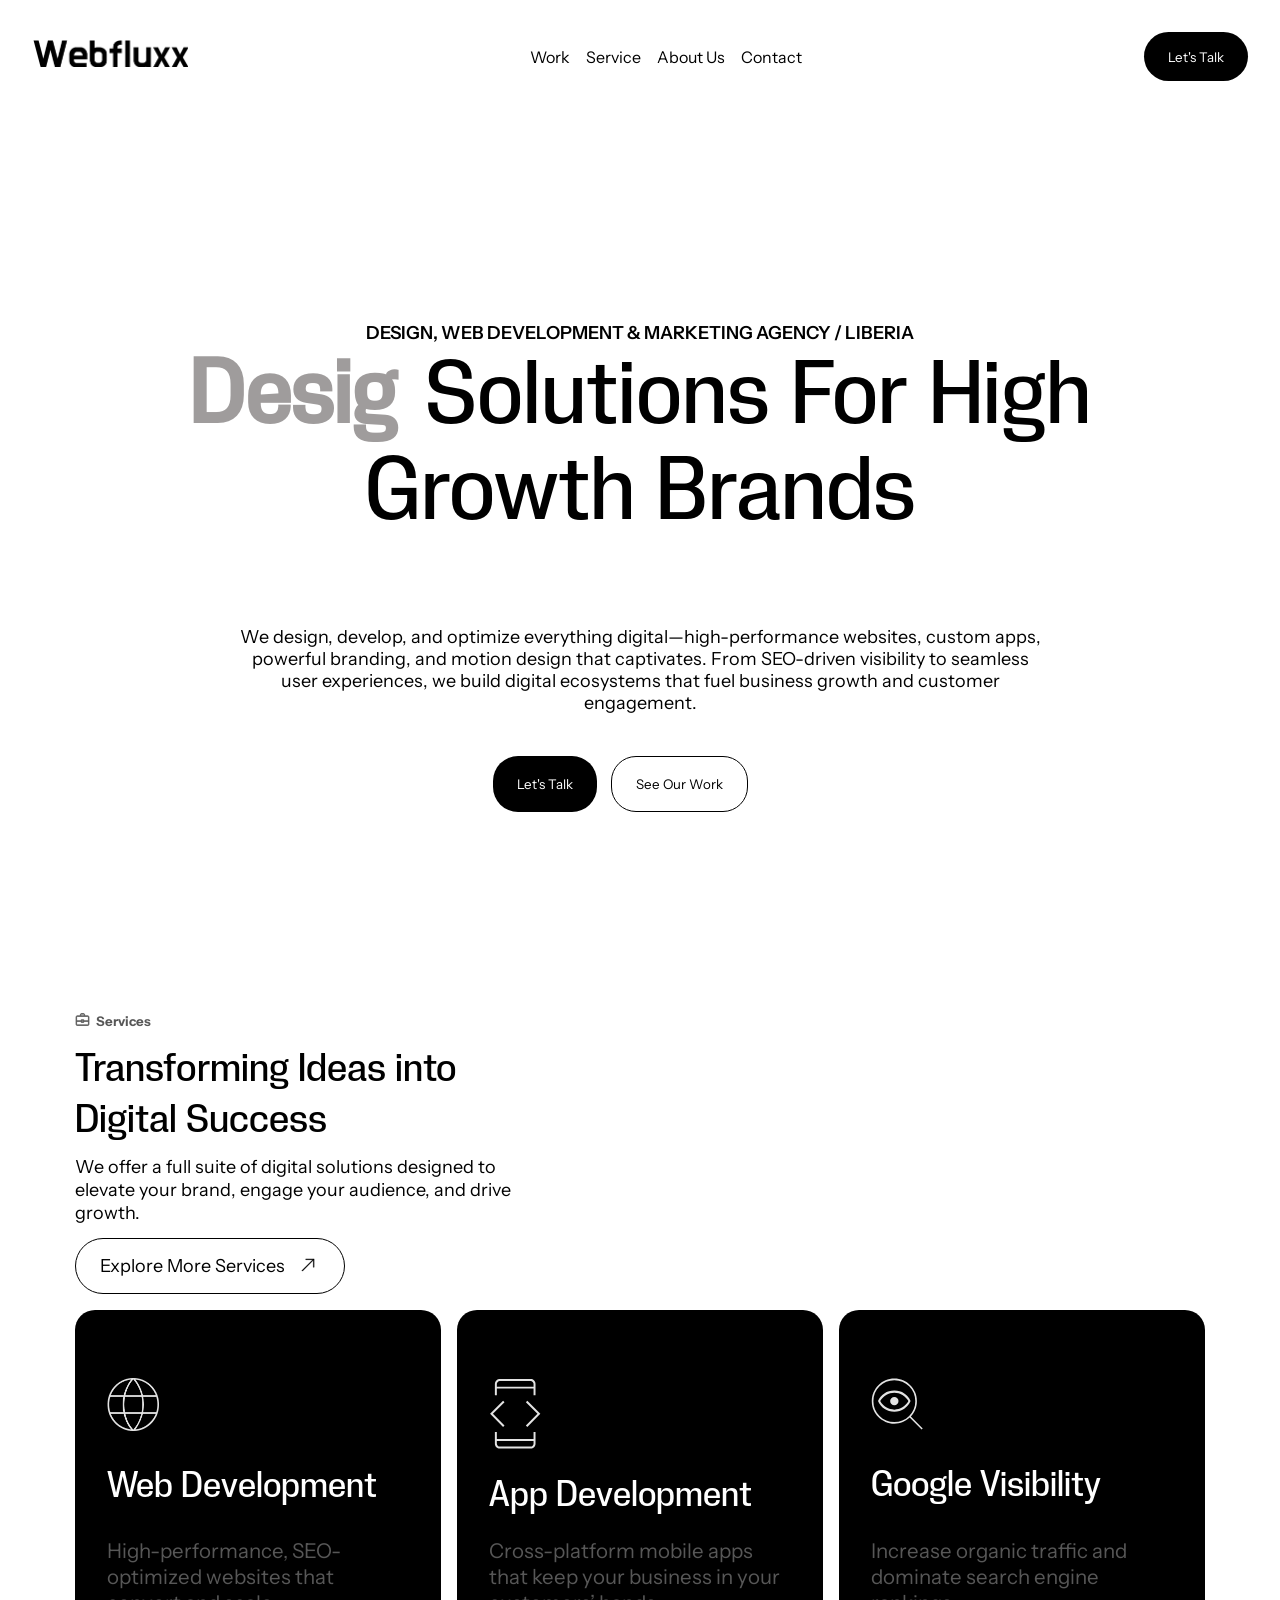
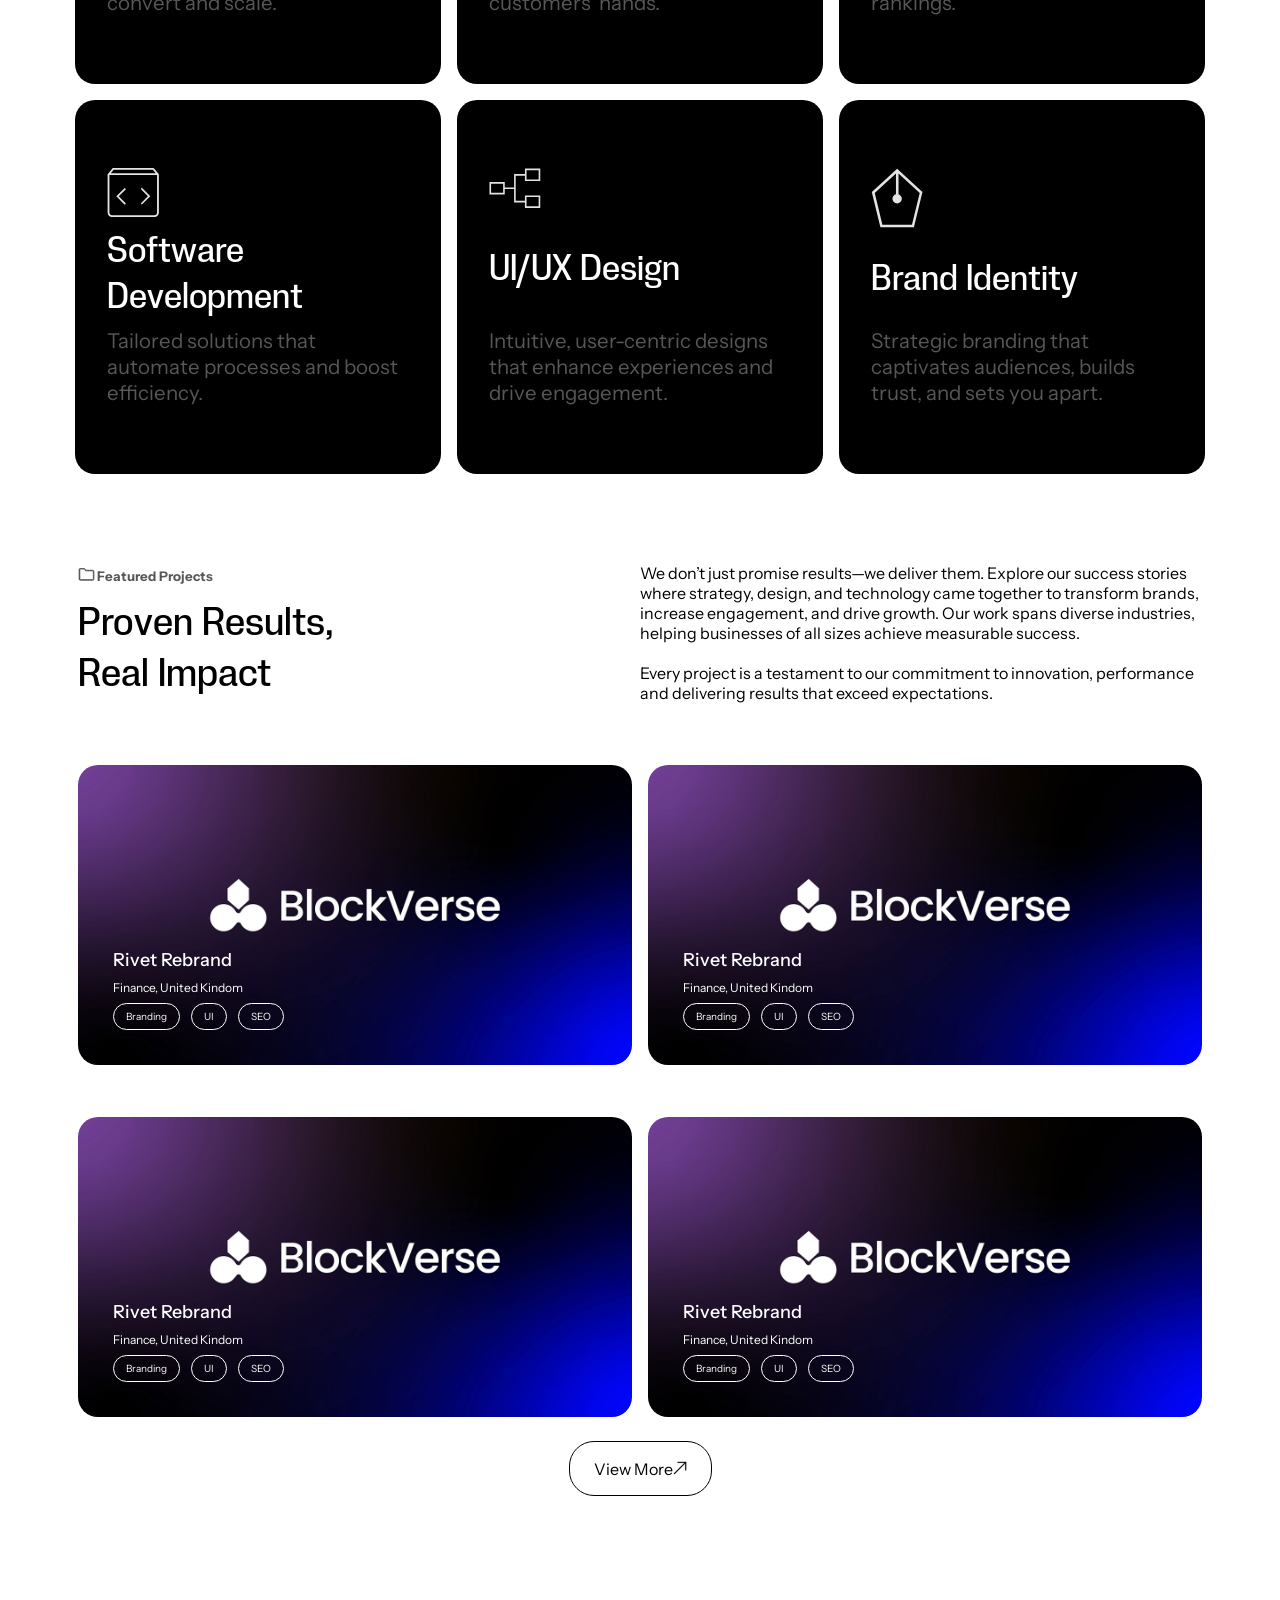
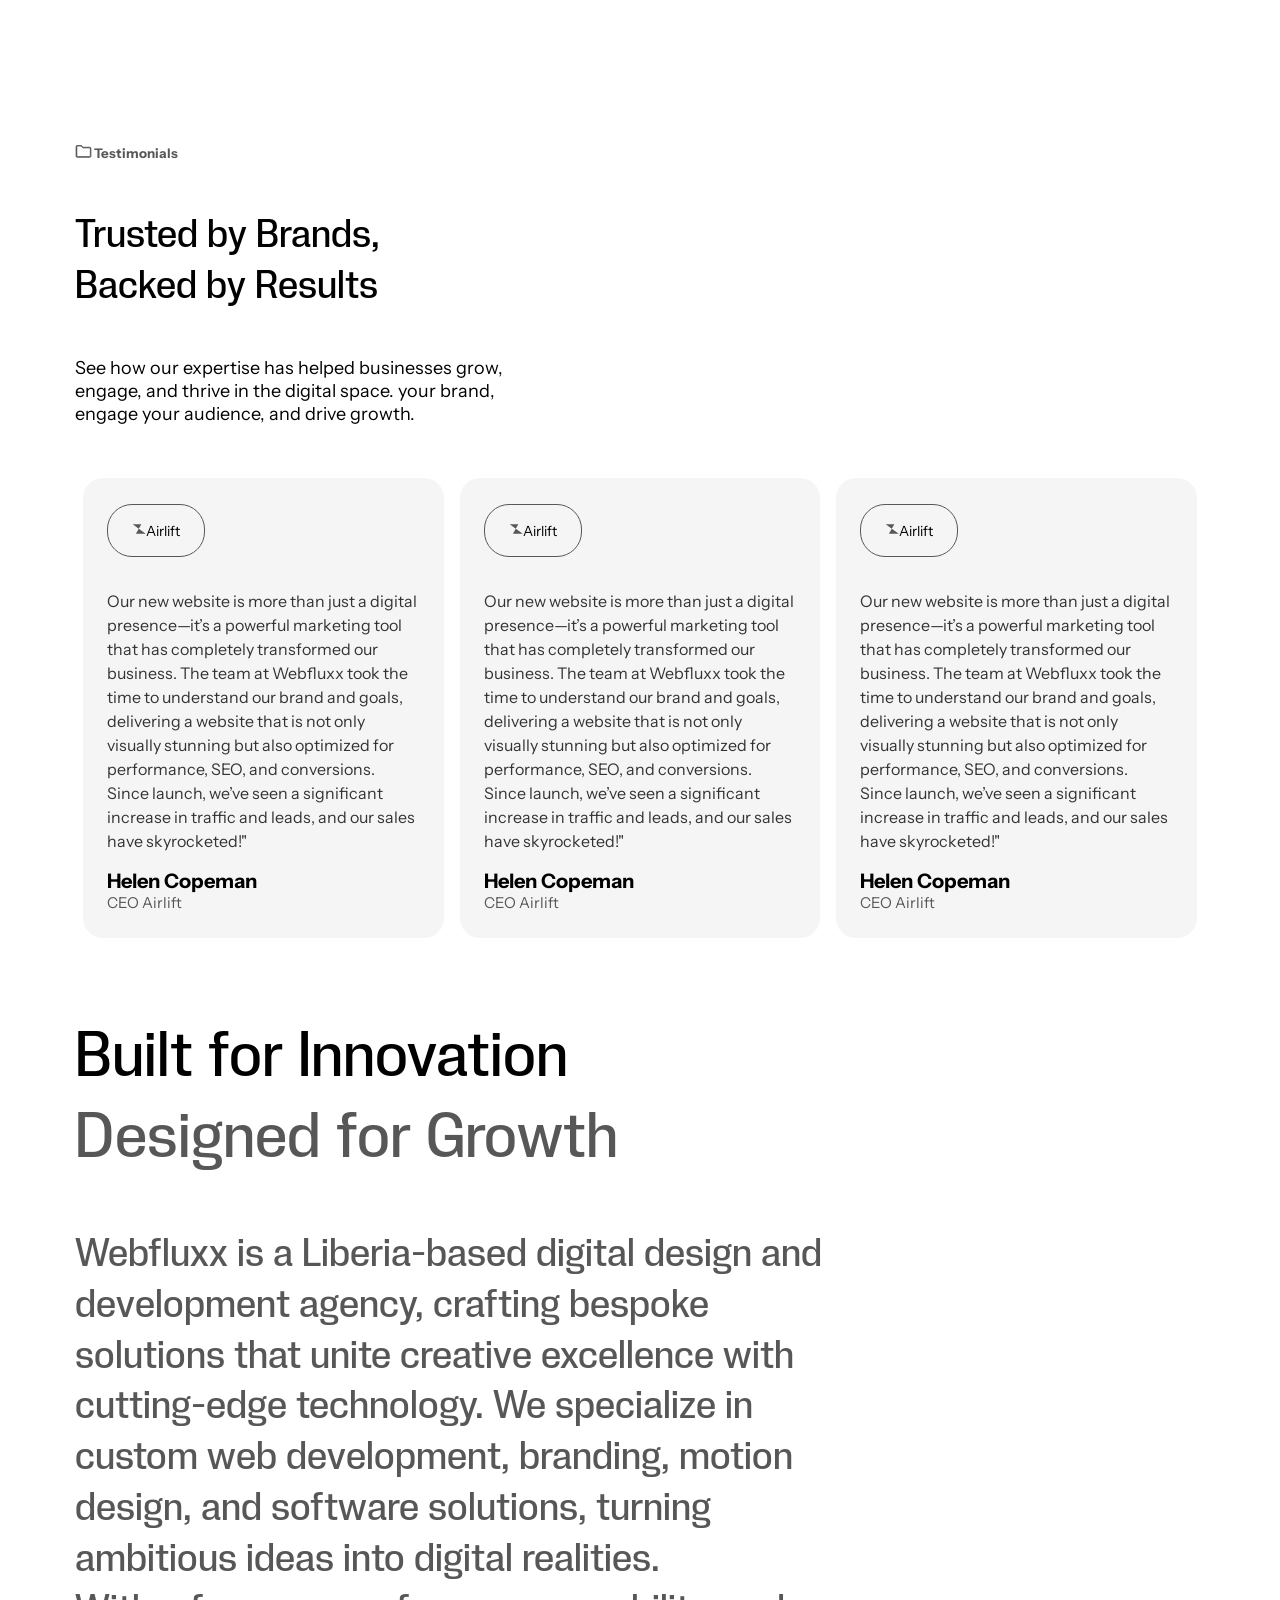
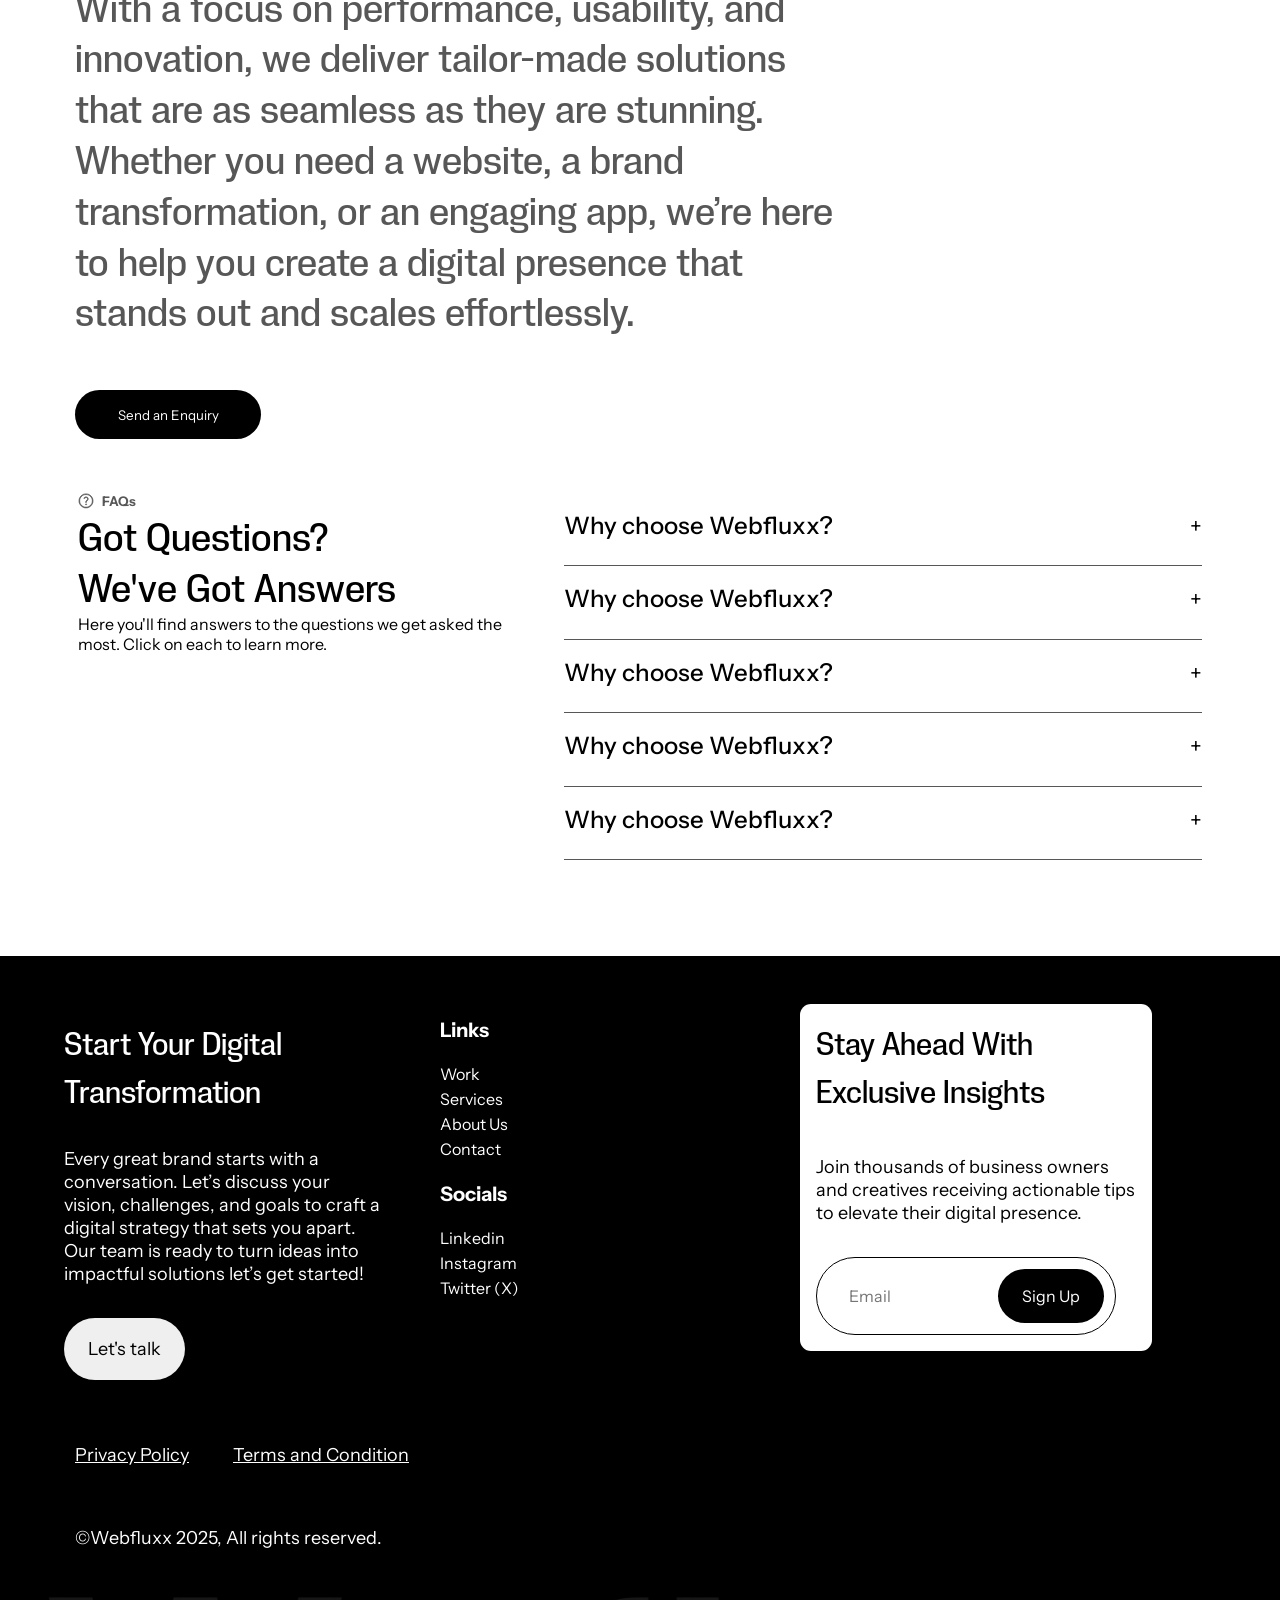
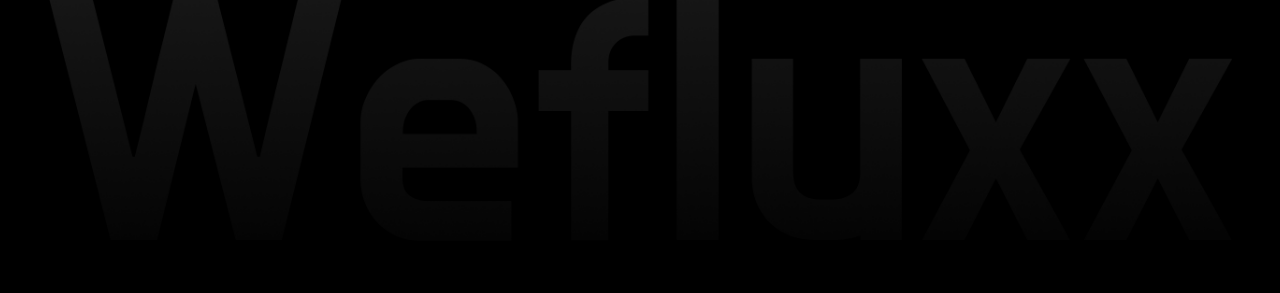
==== index.html @ 271b0441 "update first page" ====
<!DOCTYPE html>
<html lang="en">
  <head>
    <meta charset="UTF-8" />
    <meta name="viewport" content="width=device-width, initial-scale=1.0" />
    <title>Webfluxx</title>
    <link rel="stylesheet" href="/style.css">
    <link rel="preconnect" href="https://fonts.googleapis.com">
    <link rel="preconnect" href="https://fonts.gstatic.com" crossorigin>
    <link href="https://fonts.googleapis.com/css2?family=Instrument+Sans:ital,wght@0,400..700;1,400..700&display=swap" rel="stylesheet">
    <link rel="stylesheet" href="https://fonts.googleapis.com/css2?family=Material+Symbols+Outlined:opsz,wght,FILL,GRAD@24,400,0,0&icon_names=language" />
  </head>
  <body>
    <nav class="navbar">
      <!-- Logo Section -->
      <div class="logo">
        <a href="/index.html">
          <img src="/assets/Webfluxx 1.png" class="logo-img" alt="">
        </a>
      </div>


      <!-- Navigation Links -->
      <ul class="nav-items">
        <li><a href="/index.html">Home</a></li>
        <li><a href="/work.html">Work</a></li>
        <li><a href="/services.html">Service</a></li>
        <li><a href="/about.html">About Us</a></li>
        <li><a href="/contact.html">Contact</a></li>
        <button class="btn-mobile">Let's Talk</button>
      </ul>

      <!-- Call-to-Action Button -->
      <button class="cta-btn">Let's Talk</button>

      <!-- Hamburger/Toggle Button -->
      <button class="menu-toggle">menu</button>
    </nav>

    <!-- Hero Section -->
    <section class="hero">
        <div class="hero-wrapper">
          <h3 class="hero-text">DESIGN, WEB DEVELOPMENT & MARKETING AGENCY / LIBERIA</h3>
          <h2 class="typing">
            <span id="typewriter"></span><span class="cursor"></span>
            <span class="txt">Solutions For High Growth Brands</span>
          </h2>
          <p class="hero-paragraph">
              We design, develop, and optimize everything digital—high-performance websites, custom apps,
              powerful branding, and motion design that captivates. From  SEO-driven visibility to seamless user
              experiences, we build digital ecosystems that fuel business growth and customer engagement.
          </p>
          <div class="btn-wrapper">
            <button class="btn-hero">Let's Talk</button>
            <button class="btn-light">See Our Work</button>
          </div>
        </div>
        
    </section>

    <!-- Services Section -->

    <div class="service-container">
      <div class="text-service">
        <h5 class="vect-head"><span><img src="/assets/Vect-servie.svg" alt=""></span>Services</h5>
        <h2 class="services-header">Transforming Ideas into Digital Success</h2>
        <p>
          We offer a full suite of digital solutions designed to elevate 
          your brand, engage your audience, and drive growth.
        </p>
        <button class="btn-light">Explore More Services <span><img class="arrside" src="/assets/arrside.svg" alt=""></span></button>
      </div>
      <div class="service-cards">
        <div class="service-card">
          <img src="/assets/Vector (1).png" class="card-img" alt="">
          <h1>Web Development</h1>
          <p>
            High-performance, SEO-optimized
            websites that convert and scale.
          </p>
        </div>
        <div class="service-card">
          <img src="/assets/vect2.svg" class="card-img" alt="">
          <h1>App Development</h1>
          <p>
            Cross-platform mobile apps that 
            keep your business in your customers’
            hands.
          </p>
        </div>
        <div class="service-card">
          <img src="/assets/vect3.svg" class="card-img" alt="">
          <h1>Google Visibility</h1>
          <p>
            Increase organic traffic and dominate
            search engine rankings.
          </p>
        </div>
      </div>
      <div class="service-cards">
        <div class="service-card">
          <img src="/assets/vect4.svg" class="card-img" alt="">
          <h1>Software Development</h1>
          <p>
            Tailored solutions that automate 
            processes and boost efficiency.
          </p>
        </div>
        <div class="service-card">
          <img src="/assets/vect5.svg" class="card-img" alt="">
          <h1>UI/UX Design</h1>
          <p>
            Intuitive, user-centric designs that 
            enhance experiences and drive 
            engagement.
          </p>
        </div>
        <div class="service-card">
          <img src="/assets/vect6.svg" class="card-img" alt="">
          <h1>Brand Identity</h1>
          <p>
            Strategic branding that captivates 
            audiences, builds trust, and sets 
            you apart.
          </p>
        </div>
      </div>
      
    </div>

    <!-- project section -->

    <div class="project-container">
      <div class="project-top">
        <div class="top-right">
          <h5 class="vect-head2"><span><img src="/assets/feproj.svg" alt=""></span>Featured Projects</h5>
          <h2 class="services-header">Proven Results, <br>Real Impact</h2>
        </div>
        <div class="top-left">
          <p class="project-text">
            We don’t just promise results—we deliver them. Explore our success stories
            where strategy, design, and technology came together to transform brands,
            increase engagement, and drive growth. Our work spans diverse industries, 
            helping businesses of all sizes achieve measurable success.
            <br>
            <br>
            Every project is a testament to our commitment to innovation, performance and delivering results that exceed expectations.
          </p>
        </div>
      </div>
      <!-- Row 1: first card 1, second 2 -->
      <div class="card-row2">
        <div class="card2 card-1">
          <img src="/assets/Rectangle 2.png" alt="Profile A"/>
          <div class="card-content2">
            <h3>Rivet Rebrand</h3>
            <p>Finance, United Kindom</p>
            <div class="actions">
              <button>Branding</button>
              <button>UI</button>
              <button>SEO</button>
            </div>
          </div>
        </div>
        <div class="card2 card-2">
          <img src="/assets/Rectangle 2.png" alt="Profile B"/>
          <div class="card-content2">
            <h3>Rivet Rebrand</h3>
            <p>Finance, United Kindom</p>
            <div class="actions">
              <button>Branding</button>
              <button>UI</button>
              <button>SEO</button>
            </div>
          </div>
        </div>
      </div>
  
      <!-- Row 2: first 2, second 1 -->
      <div class="card-row2">
        <div class="card2 card-2">
          <img src="/assets/Rectangle 2.png" alt="Profile C"/>
          <div class="card-content2">
            <h3>Rivet Rebrand</h3>
            <p>Finance, United Kindom</p>
            <div class="actions">
              <button>Branding</button>
              <button>UI</button>
              <button>SEO</button>
            </div>
          </div>
        </div>
        <div class="card2 card-1">
          <img src="/assets/Rectangle 2.png" alt="Profile D"/>
          <div class="card-content2">
            <h3>Rivet Rebrand</h3>
            <p>Finance, United Kindom</p>
            <div class="actions">
              <button>Branding</button>
              <button>UI</button>
              <button>SEO</button>
            </div>
          </div>
        </div>
      </div>
      <button class="btn-view">View More <span><img class="arrside" src="/assets/arrside.svg" alt=""></span> </button>
        
      </div>
    </div>

    <section class="testimonial-carousel">
      <!-- Header with Navigation Arrows -->
      <div class="wrap">
        <div class="text-service2">
          <h5 class="vect-head3"><span><img src="/assets/feproj.svg" alt=""></span>Testimonials</h5>
          <h2 class="services-header">Trusted by Brands, <br>Backed by Results</h2>
          <p>
            See how our expertise has helped businesses grow, engage, and thrive in the digital space.
            your brand, engage your audience, and drive growth.
          </p>
          
        </div>
        <!-- <div class="arrows">
          <button class="arrow" id="prevArrow">&#8592;</button>
          <button class="arrow" id="nextArrow">&#8594;</button>
        </div> -->
      </div>
      <!-- Carousel Container -->
      <div class="testimonial-container">
        <div class="testimonial-track">
          <div class="testimonial-item">
            <button class="btn-test"><span><img class="arrside" src="/assets/airlift.svg" alt=""></span>Airlift</button>
            <p class="testimonial-content">
              Our new website is more than just a digital presence—it’s a powerful marketing tool that has completely transformed our business. The team at Webfluxx took the time to understand our brand and goals, delivering a website that is not only visually stunning but also optimized for performance, SEO, and conversions. Since launch, we’ve seen a significant increase in traffic and leads, and our sales have skyrocketed!"
            </p>
            <p class="testimonial-author1">Helen Copeman</p>
            <p class="testimonial-author">CEO Airlift</p>
          </div>
          <div class="testimonial-item">
            <button class="btn-test"><span><img class="arrside" src="/assets/airlift.svg" alt=""></span>Airlift</button>
            <p class="testimonial-content">
              Our new website is more than just a digital presence—it’s a powerful marketing tool that has completely transformed our business. The team at Webfluxx took the time to understand our brand and goals, delivering a website that is not only visually stunning but also optimized for performance, SEO, and conversions. Since launch, we’ve seen a significant increase in traffic and leads, and our sales have skyrocketed!"
            </p>
            <p class="testimonial-author1">Helen Copeman</p>
            <p class="testimonial-author">CEO Airlift</p>
          </div>
          <div class="testimonial-item">
            <button class="btn-test"><span><img class="arrside" src="/assets/airlift.svg" alt=""></span>Airlift</button>
            <p class="testimonial-content">
              Our new website is more than just a digital presence—it’s a powerful marketing tool that has completely transformed our business. The team at Webfluxx took the time to understand our brand and goals, delivering a website that is not only visually stunning but also optimized for performance, SEO, and conversions. Since launch, we’ve seen a significant increase in traffic and leads, and our sales have skyrocketed!"
            </p>
            <p class="testimonial-author1">Helen Copeman</p>
            <p class="testimonial-author">CEO Airlift</p>
          </div>
          <div class="testimonial-item">
            <button class="btn-test"><span><img class="arrside" src="/assets/airlift.svg" alt=""></span>Airlift</button>
            <p class="testimonial-content">
              Our new website is more than just a digital presence—it’s a powerful marketing tool that has completely transformed our business. The team at Webfluxx took the time to understand our brand and goals, delivering a website that is not only visually stunning but also optimized for performance, SEO, and conversions. Since launch, we’ve seen a significant increase in traffic and leads, and our sales have skyrocketed!"
            </p>
            <p class="testimonial-author1">Helen Copeman</p>
            <p class="testimonial-author">CEO Airlift</p>
          </div>
          <div class="testimonial-item">
            <button class="btn-test"><span><img class="arrside" src="/assets/airlift.svg" alt=""></span>Airlift</button>
            <p class="testimonial-content">
              Our new website is more than just a digital presence—it’s a powerful marketing tool that has completely transformed our business. The team at Webfluxx took the time to understand our brand and goals, delivering a website that is not only visually stunning but also optimized for performance, SEO, and conversions. Since launch, we’ve seen a significant increase in traffic and leads, and our sales have skyrocketed!"
            </p>
            <p class="testimonial-author1">Helen Copeman</p>
            <p class="testimonial-author">CEO Airlift</p>
          </div>
          
          
        </div>
      </div>
    </section>

    <section class="responsive-section">
      <h1>
        <span class="first-part">Built for Innovation</span>
        <span class="second-part">Designed for Growth</span>
      </h1>
      <p>
        Webfluxx is a Liberia-based digital design and development agency, crafting bespoke solutions that unite creative excellence with cutting-edge technology. We specialize in custom web development, branding, motion design, and software solutions, turning ambitious ideas into digital realities.
        <br> 
        
        With a focus on performance, usability, and innovation, we deliver tailor-made solutions that are as seamless as they are stunning. Whether you need a website, a brand transformation, or an engaging app, we’re here to help you create a digital presence that stands out and scales effortlessly.
      </p>
      <button class="cta-btn2">Send an Enquiry</button>
    </section>


      <!-- <section class="faq-section">
        <div class="faq-intro">
          <h5 class="vect-head4"><span><img src="/assets/faqvect.svg" alt=""></span>FAQs</h5>
          <h2 class="faqservices-header">Got Questions? <br> We've Got Answers</h2>
          <p>
            Choosing the right digital partner is crucial. Here’s
            how we work and what you can expect.
          </p>
        </div>
      </section> -->

      <div class="faq-main">
        <div class="faq-left">
          <h5 class="vect-head4"><span><img src="/assets/faqvect.svg" alt=""></span>FAQs</h5>
          <h2 class="faqservices-header">Got Questions? <br> We've Got Answers</h2>
          <p>Here you'll find answers to the questions we get asked the most. Click on each to learn more.</p>
        </div>
    
        <div class="faq-right">
          <div class="faq-item">
            <div class="faq-question" onclick="toggleFAQ(this)">
              Why choose Webfluxx?
              <span class="symbol"></span>
            </div>
            <div class="faq-answer">
              Because we don’t just build digital products—we build momentum. At Webfluxx, we
              combine strategy, design, and technology to create tailored solutions that drive real 
              growth. Our team is passionate about helping ambitious brands scale faster, connect 
              deeper, and stand out in a crowded digital space.
            </div>
          </div>
          <div class="faq-item">
            <div class="faq-question" onclick="toggleFAQ(this)">
              Why choose Webfluxx?
              <span class="symbol"></span>
            </div>
            <div class="faq-answer">
              Because we don’t just build digital products—we build momentum. At Webfluxx, we
              combine strategy, design, and technology to create tailored solutions that drive real 
              growth. Our team is passionate about helping ambitious brands scale faster, connect 
              deeper, and stand out in a crowded digital space.
            </div>
          </div>
          <div class="faq-item">
            <div class="faq-question" onclick="toggleFAQ(this)">
              Why choose Webfluxx?
              <span class="symbol"></span>
            </div>
            <div class="faq-answer">
              Because we don’t just build digital products—we build momentum. At Webfluxx, we
              combine strategy, design, and technology to create tailored solutions that drive real 
              growth. Our team is passionate about helping ambitious brands scale faster, connect 
              deeper, and stand out in a crowded digital space.
            </div>
          </div>
          <div class="faq-item">
            <div class="faq-question" onclick="toggleFAQ(this)">
              Why choose Webfluxx?
              <span class="symbol"></span>
            </div>
            <div class="faq-answer">
              Because we don’t just build digital products—we build momentum. At Webfluxx, we
              combine strategy, design, and technology to create tailored solutions that drive real 
              growth. Our team is passionate about helping ambitious brands scale faster, connect 
              deeper, and stand out in a crowded digital space.
            </div>
          </div>
          <div class="faq-item">
            <div class="faq-question" onclick="toggleFAQ(this)">
              Why choose Webfluxx?
              <span class="symbol"></span>
            </div>
            <div class="faq-answer">
              Because we don’t just build digital products—we build momentum. At Webfluxx, we
              combine strategy, design, and technology to create tailored solutions that drive real 
              growth. Our team is passionate about helping ambitious brands scale faster, connect 
              deeper, and stand out in a crowded digital space.
            </div>
          </div>
    
          
        </div>
      </div>    



    <!-- Footer -->
    <footer>
      <div class="footer-content">
        <!-- Newsletter Section: displayed first on 2 screens -->
        <div class="footer-part footer-newsletter">
          <div class="f-head">Stay Ahead With Exclusive Insights</div>
          <p>
            Join thousands of business owners and creatives 
            receiving actionable tips to elevate their digital 
            presence.
          </p>
          <div class="input-group">
            <input type="email" placeholder="Email" required />
            <button type="submit">Sign Up</button>
          </div>
        </div>
        <!-- Header and Paragraph -->
        <div class="footer-part footer-header">
          <div class="f-head">Start Your Digital Transformation</div>
          <p>
            Every great brand starts with a conversation. 
            Let’s discuss your vision, challenges, and goals 
            to craft a digital strategy that sets you apart. 
            Our team is ready to turn ideas into impactful 
            solutions let’s get started!
          </p>
          <button class="f-button">Let's talk</button>
        </div>
        <!-- Links Section -->
        <div class="footer-part footer-links">
          <div class="f-head">Links</div>
          <ul>
            <li><a href="#">Work</a></li>
            <li><a href="#">Services</a></li>
            <li><a href="#">About Us</a></li>
            <li><a href="#">Contact</a></li>
          </ul>
          <div class="f-head link-2">Socials</div>
          <ul>
            <li><a href="#">Linkedin</a></li>
            <li><a href="#">Instagram</a></li>
            <li><a href="#">Twitter (X)</a></li>
          </ul>
        </div>
        
      </div>
      <div class="footer-end">
        <ul class="footerend-wrapper">
          <li><a href="/privacy.html">Privacy Policy</a></li>
          <li><a href="/terms.html">Terms and Condition</a></li>
        </ul>
        <div class="footer-rights">©Webfluxx 2025, All rights reserved.</div>
      </div>
      <!-- Full-width footer image underneath the content -->
      <img src="/assets/Wefluxxgr.png" class="footer-image" />
    </footer>   

    <script src="main.js"></script>
  </body>
</html>
---- style.css ----
/* Basic Reset */
@font-face {
  font-family: PP Neue Corp;
  src: url(PPNeueCorp-CompactMedium-BF6732c5c5cbf6e.otf)
}
* {
    margin: 0;
    padding: 0;
    box-sizing: border-box;
    font-family: Instrument Sans;
  }

  body {
    font-family: Instrument Sans;
    max-width: 1400px;
    margin: auto;
  }
  /* Call-to-Action Button */
  .cta-btn {
    background-color: #000000;
    border: none;
    border-radius: 25px;
    padding: 16.5px 24px;
    cursor: pointer;
    color: #ffffff;
  }
  .cta-btn2 {
    background-color: #000000;
    border: none;
    border-radius: 25px;
    padding: 16.5px 24px;
    cursor: pointer;
    color: #ffffff;
    width: 186px;
  }
  .txt {
    font-family: PP Neue Corp;
  }
  .lta-btn {
    background-color: #000000;
    border: none;
    border-radius: 25px;
    padding: 16.5px 24px;
    cursor: pointer;
    color: #ffffff;
  }
  .btn-wrap {
    width: 186px;
    margin-top: 32px;
  }
  


  /* Navbar Container */
  .navbar {
    display: flex;
    align-items: center;
    justify-content: space-between;
    background-color: #FFFFFF;
    padding: 2rem 2rem;
    color: #000000;
  }

  .logo-img {
    width: 156px;

  }

  /* Logo */
  .navbar .logo {
    font-size: 1.5rem;
    font-weight: bold;
  }

  /* Navigation Items */
  .nav-items {
    list-style: none;
    display: flex;
    gap: 1rem;
    color: #000000;
  }

  .nav-items li a {
    color: #000000;
    text-decoration: none;
    transition: color 0.3s ease;
  }
  .nav-items li:first-child {
    display: none;
  }
  

  .nav-items li a:hover {
    color: #9F9C9C;
  }

  .btn-mobile {
    display: none;
  }

  
  /* Hamburger Toggle Button */
  .menu-toggle {
    display: none;
    font-size: 1rem;
    cursor: pointer;
    background: none;
    border: none;
    color: #fff;
  }

  

   /* Hero section styling */
    .hero {
    max-width: 100%;
    height: 100vh;
    background: #ffffff;
    display: flex;
    justify-content: center;
    flex-direction: column;
    align-items: center;
    text-align: center;
    

  }
  .hero-wrapper {
    
    width: 960px;
    height: 482px;

  }
  .hero h3 {
    font-size: 18px;
    font-weight: 600;
  }
  .hero p {
    font-size: 18px;
  }
  .hero .typing {
    font-family: PP Neue Corp;
    font-weight: 500;
    font-size: 90px;
    line-height: 107%;
    letter-spacing: 0%;
    text-align: center;
    height: 240px;
    
  }
  .hero-paragraph {
    padding: 42px 75px;
  }
  .service-container{
    /* height: 100vh; */
    padding: 0px 75px 0px 75px;
    /* background:pink; */
  }

  .vect-head{
    color: #575757;
    width: 76px;
    display: flex;
    justify-content: space-between;
  }
  .vect-head2{
    color: #575757;
    width: 135px;
    display: flex;
    justify-content: space-between;
  }
  .vect-head3{
    color: #575757;
    width: 103px;
    display: flex;
    justify-content: space-between;
  }
  .vect-head4{
    color: #575757;
    width: 58px;
    display: flex;
    justify-content: space-between;
  }
  .vect-head5{
    color: #575757;
    width: 45px;
    display: flex;
    justify-content: space-between;
  }
  .vect-head6{
    width: 131px;
    color: #575757;
    display: flex;
    justify-content: space-between;
  }
  .vect-head7{
    width: 142px;
    color: #575757;
    display: flex;
    justify-content: space-between;
  }
  .vect-head8{
    width: 269px;
    color: #575757;
    display: flex;
    justify-content: space-between;
  }
  .vect-head9{
    width: 193px;
    color: #575757;
    display: flex;
    justify-content: space-between;
  }

  
.services-header {
  font-family: PP Neue Corp;
  font-weight: 500;
  font-size: 40px;
  line-height: 127%;
  letter-spacing: 0%;
}
.faqservices-header {
  font-family: PP Neue Corp;
  font-weight: 500;
  font-size: 40px;
  line-height: 127%;
  letter-spacing: 0%;
}
.services-header2 {
  font-family: PP Neue Corp;
  font-weight: 500;
  font-size: 40px;
  line-height: 127%;
  letter-spacing: 0%;
  width: 327px;
  color: #000000;
}

.text-service {
  display: flex;
  flex-direction: column;
  /* background: red; */
  justify-content: space-between;
  width: 481px;
  height: 281px;
  /* gap: 24px; */
}
.text-service2 {
  display: flex;
  flex-direction: column;
  /* background: red; */
  justify-content: space-between;
  width: 481px;
  height: 281px;
  /* gap: 24px; */
}
.wrap {
  display: flex;
  justify-content: space-between;
  
}
.text-service > h1 > span {
  color: #7f2736;
  font-size: 40px;
  font-weight: 700;
  line-height: 180%;
}
.text-service2 > h1 > span {
  color: #7f2736;
  font-size: 40px;
  font-weight: 700;
  line-height: 180%;
}
.text-service > h1 {
  color: #080809;
  font-size: 40px;
  font-weight: 700;
  line-height: 180%;
}
.text-service2 > h1 {
  color: #080809;
  font-size: 40px;
  font-weight: 700;
  line-height: 180%;
}
.text-service > p {
  color: #000000;
  font-weight: 400;
  font-size: 18px;
  line-height: 127%;
  letter-spacing: 0%;

}
.text-service2 > p {
  color: #000000;
  font-weight: 400;
  font-size: 18px;
  line-height: 127%;
  letter-spacing: 0%;

}

.service-cards {
  display: flex;
  justify-content: space-between;
  gap: 1rem;

}
.service-cards6 {
  /* background: yellow; */
  display: flex;
  justify-content: space-between;
  gap: 1rem;

}
.arrside {
  width: 14px;
  height: 14px;
}
.service-cards > .service-card {
  width: 412px;
  height: 374px;
  border-radius: 20px;
  padding: 68px 32px;
  margin-top: 1rem;
  display: flex;
  flex-direction: column;
  justify-content: space-between;
  background: #000000;
  color: #FFFFFF;
}
.service-cards > .service-card-3 {
  width: 412px;
  height: 374px;
  border-radius: 20px;
  padding: 68px 32px;
  margin-top: 1rem;
  display: flex;
  flex-direction: column;
  justify-content: space-between;
  background: #ffffff;
  color: #000000;
  border: 1px solid black;
}
.service-cards > .bservice-card {
  width: 412px;
  height: 236px;
  padding: 32px 32px;
  margin-top: 1rem;
  display: flex;
  flex-direction: column;
  justify-content: space-between;
  background: transparent;
  color: #000000;
  border-right: 1px solid #575757;
}
.bservice-card p {
  width: 263px;
  font-weight: 400;
  font-size: 20px;
  line-height: 127%;
  letter-spacing: 0%;

}
.bservice-card h1{
  width: 263px;
  font-weight: 400;
  font-size: 20px;
  line-height: 127%;
  letter-spacing: 0%;

}
.bservice-card:last-child {
  border: none;
}
.card-img{
  width: 52px;
}
.service-card > h1 {
  font-family: PP Neue Corp;
  color: #fff;
  /* margin-top: 115px;
  margin-left: 50px; */

  font-weight: 500;
  font-size: 36px;
  line-height: 127%;
  letter-spacing: 0%;

}
.service-card-3 > h1 {
  color: #000;
  /* margin-top: 115px;
  margin-left: 50px; */

  font-weight: 500;
  font-size: 36px;
  line-height: 127%;
  letter-spacing: 0%;

}
.service-card > p {
  color: #575757;
  font-size: 16px;
  /* margin-top: 30px;
  margin-left: 50px; */

  font-weight: 400;
  font-size: 20.42px;
  line-height: 127%;
  letter-spacing: 0%;

}
.service-card-3 > p {
  color: #000000;
  font-size: 20px;
  /* margin-top: 30px;
  margin-left: 50px; */

  font-weight: 400;
  font-size: 20.42px;
  line-height: 127%;
  letter-spacing: 0%;

}

.service-card > span {
  position: absolute;
  top: -50px;
  left: 167px;
  width: 96px;
  height: 94px;
  border-radius: 50%;
}
.service-card-3 > span {
  position: absolute;
  top: -50px;
  left: 167px;
  width: 96px;
  height: 94px;
  border-radius: 50%;
}
.text-service .btn-light {
  width: 270px;
  height: 56px;
  gap: 16px;
  border-radius: 100px;
  padding-top: 16px;
  padding-right: 24px;
  padding-bottom: 16px;
  padding-left: 24px;
  border-width: 1px;
  display: flex;
  align-items: center;
  font-size: 18px;
}
.btn-wrapper{
  display: flex;
  width: 295px;
  height: 56px;
  gap: 14px;
  margin: auto;
}
.project-text-2 {
  font-family: PP Neue Corp;
  font-weight: 500;
  font-size: 40px;
  line-height: 127%;
  letter-spacing: 0%;
  color:#575757;

}
.results {
  font-family: PP Neue Corp;
  font-weight: 500;
  font-size: 32px;
  line-height: 127%;
  letter-spacing: 0%;

}
.project-container{
  width: 100%;
  /* height: 100vh; */
  padding: 78px;
  /* background: green; */
  margin: auto;
}

.project-top{
  display: flex;
  justify-content: space-between;
  align-items: center;
  height: 161px;
  margin-bottom: 2rem;
  /* background: blue; */
}
.project-top-2{
  display: flex;
  justify-content: space-between;
  padding: 40px;
  margin-top: 96px;
}
.top-right {
  width: 50%;
  height: 131px;
  gap: 12px;
  display: flex;
  flex-direction: column;
  justify-content: center;
  align-item: center;
  /* background: blue; */

}
.top-left {
  width: 50%;
  /* background: red; */

}

.upbox {
  display: flex;
  justify-content: space-between;
  gap: 2rem;
  /* background: red; */
  margin-top: 2rem;

}
.project-img {
  width: 100%;
  border-radius: 20px;
  display: block;
}

.bottom-card{
  border-radius: 20px;
  position: relative;
  display: inline-block;
}
.overlay-text {
  position: absolute;
  top: 70%; 
  left: 15%; 
  transform: translate(-50%, -50%);
  color: #fff; 
  padding: 10px 20px; 
  display: flex;
  flex-direction: column;

  width: 133px;
  height: 77px;


}
.overlay-text h3 {
  font-weight: 500;
  font-size: 18px;
  line-height: 127%;
  letter-spacing: 0%;
}
.overlay-text p {
  font-weight: 400;
  font-size: 12px;
  line-height: 127%;
  letter-spacing: 0%;
  color: white;

}
.bottom-card .small {
  display: none;
}

/* Carousel Section */
.testimonial-carousel {
  /* background: blue; */
  margin-top: 96px;
  padding: 75px;
}
/* Header and Arrow Navigation */
.testimonial-header {
  display: flex;
  justify-content: space-between;
  align-items: center;
  margin-bottom: 1rem;
}
.testimonial-header h2 {
  font-size: 1.75rem;
  color: #333;
}
.arrows {
  display: flex;
  align-items: end;
  gap: 1rem;
  padding-bottom: 2rem;
}
.arrow {
  background: none;
  border: 1px solid #000000;
  border-radius: 50%;
  font-size: 1.5rem;
  cursor: pointer;
  color: #000000;
  transition: color 0.3s;
  padding: 1rem;
}
.arrow:hover {
  color: #9F9C9C;
  border: 1px solid #9F9C9C;
}
/* Carousel Container and Track */
.testimonial-container {
  overflow: hidden;
  margin-top: 52px;
}
.testimonial-track {
  display: flex;
  transition: transform 0.5s ease-in-out;
}
/* Testimonial Items */
.testimonial-item {
  background: #F5F5F5;
  border-radius: 20px;
  padding: 22px 20px;
  margin: 0 0.5rem;
  flex: 0 0 100%; /* Default to full width (for mobile) */
  width: 344px;
  /* height: 390px; */
  gap: 27.18px;
}
.testimonial-content {
  font-size: 1rem;
  line-height: 1.5;
  margin-bottom: 1rem;
  color: #333;
  margin-top: 2rem;
}
.testimonial-author1 {
  font-weight: bold;
  font-size: 20px;
  color: #000;
  text-align: left;
}
.testimonial-author {
  font-size: 15px;
  color: #575757;
  text-align: left;
  
}

/* FAQ Section Container: using flex for two columns on larger screens */
.faq-section {
  /* padding: 0px 78px 0px 78px; */
  margin: 96px 0px 96px 0px;
  /* height: 469px; */
  /* background: blue; */
}
.faq-wrapper {
  display: flex;
  justify-content: space-between;
  gap: 2rem;
  padding: 0px 78px 0px 78px;
  margin: 0 auto;
  /* margin: 96px 0px 96px 0px; */
  height: 469px;
  /* background: red; */
}
/* Left Column: Intro text */
.faq-intro {
  flex: 1;
  min-width: 280px;
  padding-top: 18px;
}
.faq-intro h2 {
  font-size: 2rem;
  margin-bottom: 1rem;
  color: #333;
}
.faq-intro p {
  font-size: 1rem;
  color: #555;
  width: 408px;
}
/* Right Column: Accordion */
.faq-accordion {
  flex: 1;
  min-width: 280px;
  width: 734px;

}
.accordion-item {
  border-bottom: 1px solid #000;
}
.accordion-header {
  color: #000000;
  padding-bottom: 24px;
  padding-top: 18px;
  cursor: pointer;
  position: relative;
  font-family: Instrument Sans;
  font-weight: 500;
  font-size: 36px;
  line-height: 127%;
  letter-spacing: 0%;

}
.accordion-header::after {
  content: "+"; /* Down arrow */
  position: absolute;
  right: 1rem;
  transition: transform 0.3s ease;
}
.accordion-header.active::after {
  content: "-";
}
.accordion-content {
  max-height: 0;
  overflow: hidden;
  background: #ffffff;
  transition: max-height 0.3s ease;
  padding: 0 1rem;
}
.accordion-content p {
  padding: 1rem 0;
  color: #333;
}


/* Section container styling */
.responsive-section {
  /* background:blue; */
  padding-left: 75px;
  width: 856px;
  height: 984px;
  gap: 52px;
  border-radius: 8px;
  display: flex;
  flex-direction: column;
  justify-content: space-between;
}
.builtresponsive-section {
  /* background:blue; */
  padding-left: 78px;
  margin-top: 96px;
  width: 856px;
  height: 984px;
  gap: 52px;
  border-radius: 8px;
  display: flex;
  flex-direction: column;
  justify-content: space-between;
}
.responsive-section5 {
  /* background:blue; */
  padding: 3rem;
  width: 840px;
  border-radius: 8px;
}
/* Header styling with two different colors */
.responsive-section h1 {
  width: 543px;
  height: 162px;
}
.builtresponsive-section h1 {
  width: 543px;
  height: 162px;
}
.responsive-section5 .first-part,
.responsive-section .first-part,
.builtresponsive-section .first-part {
  font-family: PP Neue Corp;
  color: #000000; 
  font-weight: 500;
  font-size: 64px;
  letter-spacing: 0%;
  line-height: 127%;
  letter-spacing: 0%;


}
.responsive-section5 .second-part,
.responsive-section .second-part,
.builtresponsive-section .second-part {
  font-family: PP Neue Corp;
  color: #575757;
  font-weight: 500;
  font-size: 64px;
  line-height: 127%;
  letter-spacing: 0%;

}
/* Paragraph styling */
.responsive-section5 p,
.responsive-section p,
.builtresponsive-section p {
  font-family: PP Neue Corp;
  color: #575757;
  font-weight: 500;
  font-size: 40px;
  line-height: 127%;
  letter-spacing: 0%; 
}
.responsive-section .par {
  font-family: Instrument Sans;
  font-weight: 500;
  font-size: 40px;
  letter-spacing: 0%;
  margin-top: 24px;
  color: #575757;
  
}


  
  #typewriter {
    color:#9F9C9C;
    font-weight: bold;
    font-family: PP Neue Corp;
  }
  /* Typewriter cursor styling */
  .cursor {
    display: inline-block;
    background-color: #9F9C9C;
    width: 3px;
    margin-left: 5px;
    animation: blink 0.7s infinite;
  }
  @keyframes blink {
    0%, 50% { opacity: 1; }
    51%, 100% { opacity: 0; }
  }
  .highlight {
    color:#9F9C9C;
    font-weight: bold;
    font-family: PP Neue Corp;
  }
  /* Call-to-Action Button */
  .btn-hero {
    padding: 0.5rem 1rem;
    background-color: #000000;
    border: none;
    border-radius: 25px;
    padding: 16.5px 24px;
    cursor: pointer;
    color: #ffffff;
  }
  .btn-light {
    padding: 0.5rem 1rem;
    background-color: transparent;
    border: 1px black solid;
    border-radius: 25px;
    padding: 16.5px 24px;
    cursor: pointer;
    color: #000000;
  }
  .btn-test {
    padding: 0.5rem 1rem;
    background-color: transparent;
    border: 1px #575757 solid;
    border-radius: 25px;
    padding: 16.5px 24px;
    cursor: pointer;
    color: ##575757;
    font-size: 14px;
    display:flex;
    justify-content: space-between;
    align-items: center;
  }
  .btn-view {
    padding: 0.5rem 1rem;
    background-color: transparent;
    border: 1px black solid;
    border-radius: 25px;
    padding: 16.5px 24px;
    cursor: pointer;
    color: #000000;
    margin: auto;
    display: flex;
    justify-content: center;
    font-size: 16px;
  }
  .btn-card {
    padding: 0.5rem 1rem;
    background-color: transparent;
    border: 1px white solid;
    border-radius: 50px;
    padding: 6.82px 16px;
    cursor: pointer;
    color: #ffffff;

  }

  /* Footer Base Styles */
  footer {
    background: #000000;
    color: #fff;
  }
  .footer-content {
    display: flex;
    flex-direction: column;
    gap: 1.5rem;
    padding: 3rem;
    max-width: 1200px;
    /* margin: 0 auto; */
  }
  .footer-part {
    padding: 1rem;
  }
  .f-button {
    padding: 20px 24px;
    font-size: 18px;
    border-radius: 50px;
    border: none;
  }
  .footer-end {
    height: 105px;
    display: flex;
    flex-direction: column;
    justify-content: space-between;
    padding-left: 75px;
    font-size: 18px;
    font-weight: 400;
  }
  .footerend-wrapper {
    width: 334px;
    display: flex;
    justify-content: space-between
  }
  .footerend-wrapper li {
    list-style-type: none;
  }
  .footerend-wrapper li a {
    color: white;
  }
  
  /* Default small screen order:
     HTML order: Newsletter, Header, Links 
  */
  /* Newsletter Section: includes the input and button inside the input */
  .footer-newsletter {
    background: white;
    color: black;
    border-radius: 11px;
    display: flex;
    flex-direction: column;
    justify-content: space-around;
  }
  .footer-newsletter .f-head{
    width:232px;
  }
  .footer-newsletter .f-head,
  .footer-header .f-head {
    margin-bottom: 0.5rem;
    font-family: PP Neue Corp;
    font-size: 32px;
  }
  .footer-links .f-head{
    font-weight: 700;
    font-size: 20px;
    line-height: 100%;
    letter-spacing: 0%;

  }
  .footer-links ul{
    width: 89px;
    height: 90px;
    margin-top: 24px;
  }
  .footer-links ul li{
    margin-top: 5px;
  }
  .footer-newsletter p,
  .footer-header p, 
  .footer-links p {
    margin:32px 0px;
    font-size: 18px;
    /* width: 402px; */
    font-weight: 400;
    line-height: 127%;
    letter-spacing: 0%;

  }
  /* Input group: position button inside the input box */
  .input-group {
    position: relative;
    max-width: 300px;
  }
  .input-group input {
    width: 100%;
    padding: 28px 32px 28px 32px;
    border: 1px solid black;
    border-radius: 50px;
    font-size: 1rem;
  }
  .input-group button {
    position: absolute;
    right: 0;
    top: 0;
    bottom: 0;
    border: none;
    background: #000000;
    color: #fff;
    padding: 12px 24px;
    border-radius: 50px;
    margin: 12px;
    cursor: pointer;
    font-size: 1rem;
  }
  
  /* Newsletter, Header, and Links styling */
  .footer-newsletter {
    /* Default small screens: comes first in the HTML order */
  }
  .footer-header {
    /* Default small screens: comes second in the HTML order */
  }
  .footer-links {
    /* Default small screens: comes last in the HTML order */
  }
  .footer-links ul {
    list-style: none;
    padding-left: 0;
    text-decoration: none;
  }
  .footer-links li a {
    margin-bottom: 0.5rem;
    list-style: none;
    text-decoration: none;
    color: white;
  }
  
  /* Footer image at bottom */
  .footer-image {
    width: 100%;
    padding: 3rem;
    
  }

  .link-2 {
    margin-top: 30px;
  }

  


  .section-container {
    max-width: 1200px;
    margin: 0 auto;
  }
  /* Desktop Layout: Two Column */
  .desktop-layout {
    display: flex;
    gap: 20px;
  }
  .button-container {
    flex: 1;
    display: flex;
    flex-direction: column;
    gap: 10px;
  }
  .button-container button {
    padding: 10px;
    font-size: 1rem;
    cursor: pointer;
    border: 1px solid #ccc;
    background: #f5f5f5;
    border-radius: 4px;
    transition: background 0.3s;
  }
  .button-container button:hover {
    background: #9F9C9C;
  }
  .card-display {
    flex: 3;
    border: 1px solid #ccc;
    padding: 20px;
    border-radius: 8px;
    background: #fafafa;
    display: flex;
    flex-direction: column;
    align-items: center;
    gap: 10px;
    text-align: center;
  }
  .card-display .icon {
    font-size: 50px;
  }
  .card-display .header {
    font-size: 1.5rem;
    font-weight: bold;
  }
  .card-display .text {
    font-size: 1rem;
    color: #555;
  }
  /* Mobile Layout: Stack all cards vertically */
  .mobile-layout {
    display: none;
    flex-direction: column;
    gap: 20px;
    margin-top: 20px;
  }
  .mobile-layout .card {
    border: 1px solid #ccc;
    padding: 20px;
    border-radius: 8px;
    background: #fafafa;
    text-align: center;
    display: flex;
    flex-direction: column;
    gap: 10px;
  }
  .mobile-layout .card .icon {
    font-size: 50px;
  }
  .mobile-layout .card .header {
    font-size: 1.5rem;
    font-weight: bold;
  }
  .mobile-layout .card .text {
    font-size: 1rem;
    color: #555;
  }
  .footer-rights {
    width: 70%;
  }

    /* Section Wrapper */
    .profile-section {
      max-width: 1000px;
      padding: 75px;
    }
    .profile-section h2 {
      margin-bottom: 1.5rem;
      font-size: 2rem;
      color: #000000;
    }

    /* Grid Layout */
    .profile-grid {
      display: grid;
      grid-template-columns: 1fr;    /* Single column by default */
      gap: 1.5rem;
    }

    /* Profile Card */
    .profile-card {
      background: #fff;
      overflow: hidden;
    }
    .profile-card img {
      width: 100%;
      height: auto;
      display: block;
    }
    .profile-card .info {
      padding-top: 1rem;
      padding-bottom: 1rem;
    }
    .profile-card .info h3 {
      margin-bottom: 0.5rem;
      font-family: PP Neue Corp;
      font-weight: 500;
      font-size: 24px;
      line-height: 127%;
      letter-spacing: 0%;

    }
    .profile-card .info p {
      font-size: 1rem;
      color: #555;
      line-height: 1.4;
    }


.future-wrapper {
  padding: 0px 75px 75px 75px;
}

.form-section {
  max-width: 800px;
  margin: 2rem auto;
  padding: 1.5rem;
  background: #fff;
  border-radius: 8px;
}
form { display: flex; flex-direction: column; gap: 1rem; }

/* Full‑width inputs/buttons */
.input[type="text"],
.input[type="email"],
.input[type="tel"],
.input[type="url"],
select,
textarea,
.form-submit {
  width: 100%;
  padding: 0.75rem 1rem;
  border: 1px solid #ccc;
  border-radius: 4px;
  font-size: 1rem;
}
textarea { resize: vertical; min-height: 120px; }
.form-submit {
  background: #000000;
  color: #fff;
  border: none;
  cursor: pointer;
  border-radius: 25px;
}
.form-submit:hover { background: #9F9C9C; }

/* Rows with 2 inputs */
.form-row {
  display: flex;
  gap: 1rem;
}
/* Equal widths */
.form-row.equal .form-group { flex: 1; }
/* Unequal widths: company ~2/3, project ~1/3 */
.form-row.unequal .company { flex: 2; }
.form-row.unequal .project { flex: 1; }

/* Wrap columns on small screens */


/* Custom select arrow */
.form-group.project {
  position: relative;
  z-index: 1;
}
.form-group.project select {
  appearance: none;
  background: url("data:image/svg+xml;charset=UTF-8,<svg xmlns='http://www.w3.org/2000/svg' fill='%23777' viewBox='0 0 10 7'><path d='M0 0l5 7 5-7z'/></svg>")
              no-repeat right 1rem center;
  background-size: 0.65rem;
  padding-right: 2rem;
}

.gather {
  display: flex;
  justify-content: center;
  width: 100%;
  /* background: red; */
}
.gather-para {
  font-family: Instrument Sans;
  font-weight: 400;
  font-size: 18px;
  line-height: 127%;
  letter-spacing: 0%;

}

/* 1) Top Button Row */
.btn-row {
  display: flex;
  flex-wrap: wrap;       /* wrap on small */
  gap: 0.5rem;
  margin-bottom: 2rem;
  padding-left: 75px;
  padding-right: 75px;
}
.btn-row button {
  padding: 0.6rem 1.2rem;
  border: none;
  background: #F5F5F5;
  color: #000;
  border-radius: 25px;
  cursor: pointer;
}
.btn-row button:hover { background: #9F9C9C; }
/* Active state */
.btn-row button.active {
  background: #000 ;
  color: #fff;
}

/* 2) Card Rows */
.card-row {
  display: flex;
  gap: 1rem;
  margin-bottom: 1.5rem;
  margin-top: 52px;
  align-items: stretch;
  padding-left: 75px;
  padding-right: 75px;

}
.card-row2 {
  display: flex;
  gap: 1rem;
  margin-bottom: 1.5rem;
  margin-top: 52px;
  align-items: stretch;
  /* background: orange; */

}
/* “Large” and “Small” cards */
.card-row .card-large { flex: 2; }
.card-row .card-small { flex: 1; }
.card-row2 .card-1 { flex: 1; }
.card-row2 .card-2 { flex: 1; }


/* 3) Card Base */
.card {
  position: relative;
  overflow: hidden;
  border-radius: 8px;
  background: #fff;
  height: 300px; 
}
.card img {
  width: 100%;
  height: 300px;               
  object-fit: cover;
  flex-shrink: 0;
}
.card2 {
  position: relative;
  overflow: hidden;
  border-radius: 20px;
  background: #fff;
  height: 300px; 
}
.card2 img {
  width: 100%;
  height: 300px;               
  object-fit: cover;
  flex-shrink: 0;
}
/* Overlayed text/buttons for large screens */
.card-content {
  position: absolute;
  bottom: 0;
  left: 0;
  /* background: rgba(0,0,0,0.5); */
  color: #fff;
  padding: 1rem;
  width: 100%;
}

.card-content h3 {
  margin-bottom: 0.5rem;
  font-weight: 500;
  font-size: 18px;
  line-height: 127%;
  letter-spacing: 0%;

}
.card-content p {
  margin-bottom: 0.5rem;
  font-family: Instrument Sans;
  font-weight: 400;
  font-size: 12px;
  line-height: 127%;
  letter-spacing: 0%;


}
.card-content .actions button {
  margin-right: 0.5rem;
  padding: 6px 12px;
  border: none;
  background: transparent;
  border: 1px solid white;
  color: #fff;
  border-radius: 25px;
  cursor: pointer;
  font-size: 10px;
}
.card-content2 {
  position: absolute;
  bottom: 0;
  left: 0;
  /* background: rgba(0,0,0,0.5); */
  color: #fff;
  padding: 35px;
  width: 100%;
}

.card-content2 h3 {
  margin-bottom: 0.5rem;
  font-weight: 500;
  font-size: 18px;
  line-height: 127%;
  letter-spacing: 0%;

}
.card-content2 p {
  margin-bottom: 0.5rem;
  font-family: Instrument Sans;
  font-weight: 400;
  font-size: 12px;
  line-height: 127%;
  letter-spacing: 0%;


}
.card-content2 .actions button {
  margin-right: 0.5rem;
  padding: 6px 12px;
  border: none;
  background: transparent;
  border: 1px solid white;
  color: #fff;
  border-radius: 25px;
  cursor: pointer;
  font-size: 10px;
}


/* Container */
.privacy-policy {
  max-width: 842px;
  margin: 0 auto;
  background: #fff;
  padding: 2rem;
}
/* Top info */
.privacy-policy .meta {
  margin-bottom: 1.5rem;
}
.privacy-policy .meta p {
  margin-bottom: 0.5rem;
  font-size: 0.95rem;
}
.privacy-policy .meta strong {
  color: #575757;
}
/* Section headings */
.privacy-policy h2 {
  margin-bottom: 52px;
  color: #000000;
  font-family: PP Neue Corp;
  font-weight: 500;
  font-size: 64px;
  line-height: 127%;
  letter-spacing: 0%;

}
.privacy-policy h3 {
  font-weight: 700;
  line-height: 127%;
  letter-spacing: 0%;
  color: #575757;
}
.privacy-policy p {
  margin-bottom: 2rem;
  text-align: justify;
}






/* Media Query: Large screens */
@media (min-width: 768px) {
  .profile-grid {
    grid-template-columns: repeat(2, 1fr);
  }
  .testimonial-item {
    flex: 0 0 calc(100%/3 - 1rem); /* Subtracting margin spacing */
    background: #F5F5F5;
    border-radius: 20px;
    width: 405px;
    /* height: 468px; */
    padding: 26px 24px;
}
  .footer-content {
    flex-direction: row;
    align-items: flex-start;
    justify-content: space-between;
  }
  /* Reordering items for large screens:
     Header: order 1, Links: order 2, Newsletter: order 3 
  */
  .footer-header {
    order: 1;
    flex: 1;
  }
  .footer-links {
    order: 2;
    flex: 1;
  }
  .footer-newsletter {
    order: 3;
    flex: 1;
  }
}


/* Small‑screen: stack cards, move content below image */
@media (max-width: 768px) {
  /* Hide navigation items and CTA by default */
  .nav-items,
  .cta-btn {
    display: none;
  }
  .btn-wrap, .lta-btn {
    display: block;
  }
  /* Show the menu toggle */
  .menu-toggle {
    display: block;
    color: #000000;
    border: 1px black solid;
    padding: 10px 14px;
    border-radius: 25px;
  }
  .nav-items li:first-child {
      display: block;
  }
    
  .btn-mobile {
      display: block;
      padding: 16.5px 24px;
      border-radius: 50px;
      border: none;
      background-color: #000000;
      color: #ffffff;
      width: 123px;
  }
  /* When the nav is active (opened), show the items in a vertical layout */
  .navbar.active .nav-items {
      background: #ffffff;
      height: 90vh;
      display: flex;
      flex-direction: column;
      justify-content: space-between;
      gap: 0.5rem;
      transition: 0.5s all ease;
      position: absolute;
      z-index: 3;
      top: 80px;
      left: 0;
      right: 0;
      padding: 2rem;
  }
  

  .navbar.active .nav-items li {
      border-bottom: 1px solid grey;
      padding-bottom: 10px;
  }

  .services-header {
    font-family: PP Neue Corp;
    font-weight: 500;
    font-size: 24px;
    line-height: 127%;
    letter-spacing: 0%;

  }
  .faqservices-header {
    font-family: PP Neue Corp;
    font-weight: 500;
    font-size: 24px;
    line-height: 127%;
    letter-spacing: 0%;

  }
  .faq-section {
    margin: 62px 0px;
  }
  .faq-wrapper {
    display: flex;
    flex-direction: column;
    padding: 24px;
    width: 342px;

  }
  .wrap {
    display: flex;
    flex-direction: column;
    justify-content: space-between;
    
  }
  .arrows {
    display: flex;
    align-items: end;
    gap: 1rem;
    margin-top: 3rem;
  }
  .service-cards > .bservice-card {
    border: none;
  }

  .overlay-text {
    display:none
  }
  .hero {
    /* background: blue; */
    max-width: 100%;
    height: 100vh;
    display: flex;
    justify-content: center;
    flex-direction: column;
    align-items: center;
    text-align: center;
  }
  .hero-wrapper {
    /* background: red; */
    display: flex;
    justify-content: center;
    flex-direction: column;
    align-items: center;
    padding: 0px 24px;
    width: 342px;
    height: 700px;

  }
  .hero h3 {
    font-size: 10px;
    font-weight: 600;
  }
  /* .hero p {
    font-weight: 400;
    font-size: 16px;
    line-height: 127%;
    letter-spacing: 0%;
    text-align: center;

  } */
  .btn-wrapper{
    display: flex;
    flex-direction: column;
    gap: 14px;

  }
  .hero .typing {
    font-family: PP Neue Corp;
    font-weight: 500;
    font-size: 48px;
    line-height: 107%;
    letter-spacing: 0%;
    text-align: center;
    height: 153px;
    
  }
  
  .hero-paragraph {
    /* background: yellow; */
    text-align: center;
    margin-top: 75px;
    width: 328px;
    height: 140px;
    font-weight: 400;
    font-size: 16px;
    line-height: 127%;
    letter-spacing: 0%;
    padding: 7px;

  }

  .service-cards {
    margin-top: 30px;
    display: flex;
    flex-direction: column;
    justify-content: space-between;
    gap: 1rem;
  
  }
  .service-cards6 {
    margin-top: 30px;
    display: flex;
    flex-direction: column;
    justify-content: space-between;
    gap: 1rem;
  
  }
  .service-container{
    padding: 0px 24px 0px 24px;
  }
  .text-service {
    display: flex;
    flex-direction: column;
    /* background: blue; */
    justify-content: space-between;
   
  
  }
  .text-service2 {
    display: flex;
    flex-direction: column;
    /* background: blue; */
    justify-content: space-between;
    width: 330px;
    height: 193px;
    gap: 24px;
  
  }
  /* .text-service > h5 > span {
    width: 76px;
    height: 17px;
    gap: 6px;
    font-weight: 600;
    font-size: 14px;
    line-height: 100%;
    letter-spacing: 0%;
    text-align: center;

  } */
  .text-service > h1 {
    font-weight: 500;
    font-size: 24px;
    line-height: 127%;
    letter-spacing: 0%;

  }
  .text-service2 > h1 {
    font-weight: 500;
    font-size: 24px;
    line-height: 127%;
    letter-spacing: 0%;

  }
  .text-service > p {
    color: #000000;
    font-family: Instrument Sans;
    font-weight: 400;
    font-size: 16px;
    line-height: 127%;
    letter-spacing: 0%;
  }
  .text-service2 > p {
    color: #000000;
    font-family: Instrument Sans;
    font-weight: 400;
    font-size: 16px;
    line-height: 127%;
    letter-spacing: 0%;
  }

  .service-cards > .service-card {
    width: 100%;
    border-radius: 16.75px;
    padding-top: 56.96px;
    padding-right: 26.8px;
    padding-bottom: 56.96px;
    padding-left: 26.8px;

    margin-top: 1rem;
  
    
  }
  .service-cards > .service-card-3 {
    width: 100%;
    border-radius: 16.75px;
    padding-top: 56.96px;
    padding-right: 26.8px;
    padding-bottom: 56.96px;
    padding-left: 26.8px;

    margin-top: 1rem;
  
    
  }
  .service-card > h1 {
    color: #fff;
    /* margin-top: 115px;
    margin-left: 50px; */
    font-weight: 500;
    font-size: 24px;
    line-height: 127%;
    letter-spacing: 0%;      
  }
  .service-card > p {
    font-weight: 400;
    font-size: 16px;
    line-height: 127%;
    letter-spacing: 0%;
  }
  .service-card-3 > h1 {
    color: #000000;
    /* margin-top: 115px;
    margin-left: 50px; */
    font-weight: 500;
    font-size: 24px;
    line-height: 127%;
    letter-spacing: 0%;      
  }
  .service-card-3 > p {
    font-weight: 400;
    font-size: 16px;
    line-height: 127%;
    letter-spacing: 0%;
  }
  .project-top{
    display: flex;
    justify-content: space-between;
    align-items: center;
    flex-direction: column;
    height: 355px;
    /* background: pink; */
  }
  .project-top-2{
    display: flex;
    justify-content: space-between;
    align-items: center;
    flex-direction: column-reverse;
    padding: 24px;
    margin-top: 64px;
    margin-bottom: 64px;
    /* background: pink; */
  }
  .project-text-2 {
    font-family: PP Neue Corp;
    font-weight: 500;
    font-size: 23px;
    line-height: 127%;
    letter-spacing: 0%;
  }
  .project-text {
    font-family: Instrument Sans;
    font-weight: 400;
    font-size: 16px;
    line-height: 127%;
    letter-spacing: 0%;
    margin-top: 24px;
  }
  .project-container{
    width: 100%;
    padding: 24px;
    /* background: green; */
  }
  .top-right {
    height: 131px;
    gap: 12px;
    display: flex;
    flex-direction: column;
    width: 100%;
    align-item: center;
    margin-top: 42px;
    /* background: blue; */
  
  }
  .top-left {
    /* background: red; */
    width: 100%;
  }
  .upbox {
    display: flex;
    justify-content: space-between;
    flex-direction: column;
    gap: 2rem;
  
  }

  .desktop-layout {
    display: none;
  }
  .mobile-layout {
    display: flex;
  }
  .future-wrapper {
    padding: 0px 24px 0px 24px;
    margin-bottom: 4rem;
  }
  .footerend-wrapper {
    width: 334px;
    display: flex;
    flex-direction: column;
    justify-content: space-between
  }
  .profile-section {
    max-width: 1000px;
    padding: 24px;
  }

  .card-row { 
    flex-direction: column; 
    padding-left: 24px;
    padding-right: 24px;
  }
  .card-content {
    position: static;
    background: transparent;
    color: #333;
  }

  .card {
    position: relative;
    overflow: hidden;
    border-radius: 8px;
    
    /* background:red; */
  }
  .card img {
    width: 100%;            same height for all
    object-fit: contain;
    flex-shrink: 0;
    height: 300px; 
    border-radius: 25px;
  }
  
  .card-content .actions button {
    background: transparent;
    color: #9F9C9C;
    border: 1px solid #9F9C9C;
  }
  .card-row2 { 
    flex-direction: column; 
    padding-left: 24px;
    padding-right: 24px;
  }
  .card-content2 {
    position: static;
    background: transparent;
    color: #333;
    padding: 0px;
    margin-top: 12px;
    /* background: pink; */
  }

  .card2 {
    position: relative;
    overflow: hidden;
    border-radius: 20px;
    width: 100%;
    background:red;
  }

  .card2 img {
    width: 100%;            same height for all
    object-fit: contain;
    flex-shrink: 0;
    height: 300px; 
    border-radius: 20px;
  }
  
  .card-content2 .actions button {
    background: transparent;
    color: #9F9C9C;
    border: 1px solid #9F9C9C;
  }
  .btn-row {
    display: flex;
    flex-wrap: wrap;       /* wrap on small */
    gap: 0.5rem;
    margin-bottom: 2rem;
    padding-left: 24px;
    padding-right: 24px;
  }
}

/* Responsive font sizes */
@media (max-width: 600px) {
  .form-row { flex-direction: column; }

  .responsive-section {
    padding: 24px;
    width: 100%;
    /* background: red; */
    height: 679px;
    border-radius: 8px;
  }
  .builtresponsive-section {
    padding: 24px;
    width: 100%;
    /* background: red; */
    height: 679px;
    border-radius: 8px;
    margin-top: 64px;
  }
  .responsive-section .first-part, 
  .builtresponsive-section .first-part {
    font-family: PP Neue Corp;
    color: #000000; 
    font-weight: 500;
    font-size: 32px;
    letter-spacing: 0%;
    width: 342px;
  
  }
  .responsive-section h1,
  .builtresponsive-section h1 {
    width: 342px;
    /* width: 100%; */
  
  }
  .builtresponsive-section .second-part,
  .responsive-section .second-part {
    font-family: PP Neue Corp;
    color: #575757;
    font-weight: 500;
    font-size: 32px;
    line-height: 127%;
    letter-spacing: 0%;
  
  }
  
  .responsive-section p,
  .builtresponsive-section p {
    font-family: PP Neue Corp;
    font-weight: 500;
    font-size: 22px;
    line-height: 127%;
    letter-spacing: 0%;

  }
  .responsive-section .par {
    font-family: Instrument Sans;
    font-weight: 500;
    font-size: 22px;
    line-height: 127%;
    letter-spacing: 0%;

  }
  .testimonial-carousel {
    padding: 24px;
    /* background: red; */
    margin-top: 64px
  }
  .testimonial-container {
    margin-top: 42px;
  }



  .privacy-policy {
    padding: 1rem;
  }
  .privacy-policy h2 {
    font-size: 1.5rem;
  }
  .privacy-policy h3 {
    font-size: 1.1rem;
  }
  .privacy-policy p {
    font-size: 0.95rem;
  }
}



.faq-main {
  margin: auto;
  margin-top: 96px;
  margin-bottom: 96px;
  padding: 0px 78px;
  display: flex;
  gap: 3rem;
  border-radius: 10px;
  flex-wrap: wrap;
  /* background: red; */
}

.faq-left {
  flex: 1 1 300px;
  /* background: violet; */
}
/* .faq-left h2 {
  font-size: 2rem;
  margin-bottom: 1rem;
  color: #333;
} */
/* .faq-left p {
  font-size: 1rem;
  color: #555;
  width: 408px;
} */



.faq-right {
  flex: 1 1 500px;
  /* background: blue; */
  width: 735px;
}

.faq-item {
  border-bottom: 1px solid #575757;
}

.faq-question {
  cursor: pointer;
  padding-bottom: 24px;
  font-family: Instrument Sans;
  font-weight: 500;
  font-size: 24px;
  line-height: 127%;
  letter-spacing: 0%;
  padding-top: 18px;
  display: flex;
  justify-content: space-between;
  align-items: center;
}
.faq-item:first-child {
  padding-top: 0px;
}


/* symbol span: show + when closed, – when open */
.faq-question .symbol::before {
  content: "+";
  transition: transform 0.2s ease;
  font-family: Instrument Sans;
  font-weight: 400;
  font-size: 22px;
  line-height: 127%;
  letter-spacing: 0%;

}
.faq-item.active .faq-question .symbol::before {
  content: "–";
  font-family: Instrument Sans;
  font-weight: 400;
  font-size: 32px;
  line-height: 127%;
  letter-spacing: 0%;

}

.faq-answer {
  max-height: 0;
  overflow: hidden;
  transition: max-height 0.3s ease, padding 0.3s ease;
  color: #444;
  padding: 0 0; /* no vertical padding when closed */
  font-family: Instrument Sans;
  font-weight: 400;
  font-size: 18px;
  line-height: 127%;
  letter-spacing: 0%;

}

.faq-item.active .faq-answer {
  max-height: 300px;
  padding: 24px 0;
}

@media (max-width: 768px) {

  .faq-main {
    flex-direction: column;
    width: 100%;
    margin: auto;
    margin-top: 96px;
    margin-bottom: 96px;
    padding: 0px 24px;
    /* background: red; */
    display: flex;
    gap: 3rem;
    flex-wrap: wrap;
    /* overflow: hidden; */
  }
  .faq-left p {
    width: 310px;
    font-family: Instrument Sans;
    font-weight: 400;
    font-size: 15px;
    line-height: 127%;
    letter-spacing: 0%;

  }

  .faq-right {
    flex: 1 1 100%;
    width:100%;
  }
  .faq-left {
    flex: 1 1 100%;
  }
  .faq-question {
    cursor: pointer;
    padding-bottom: 24px;
    font-family: Instrument Sans;
    font-weight: 500;
    font-size: 16.76px;
    line-height: 127%;
    letter-spacing: 0%;
    display: flex;
    justify-content: space-between;
    align-items: center;
  }
}
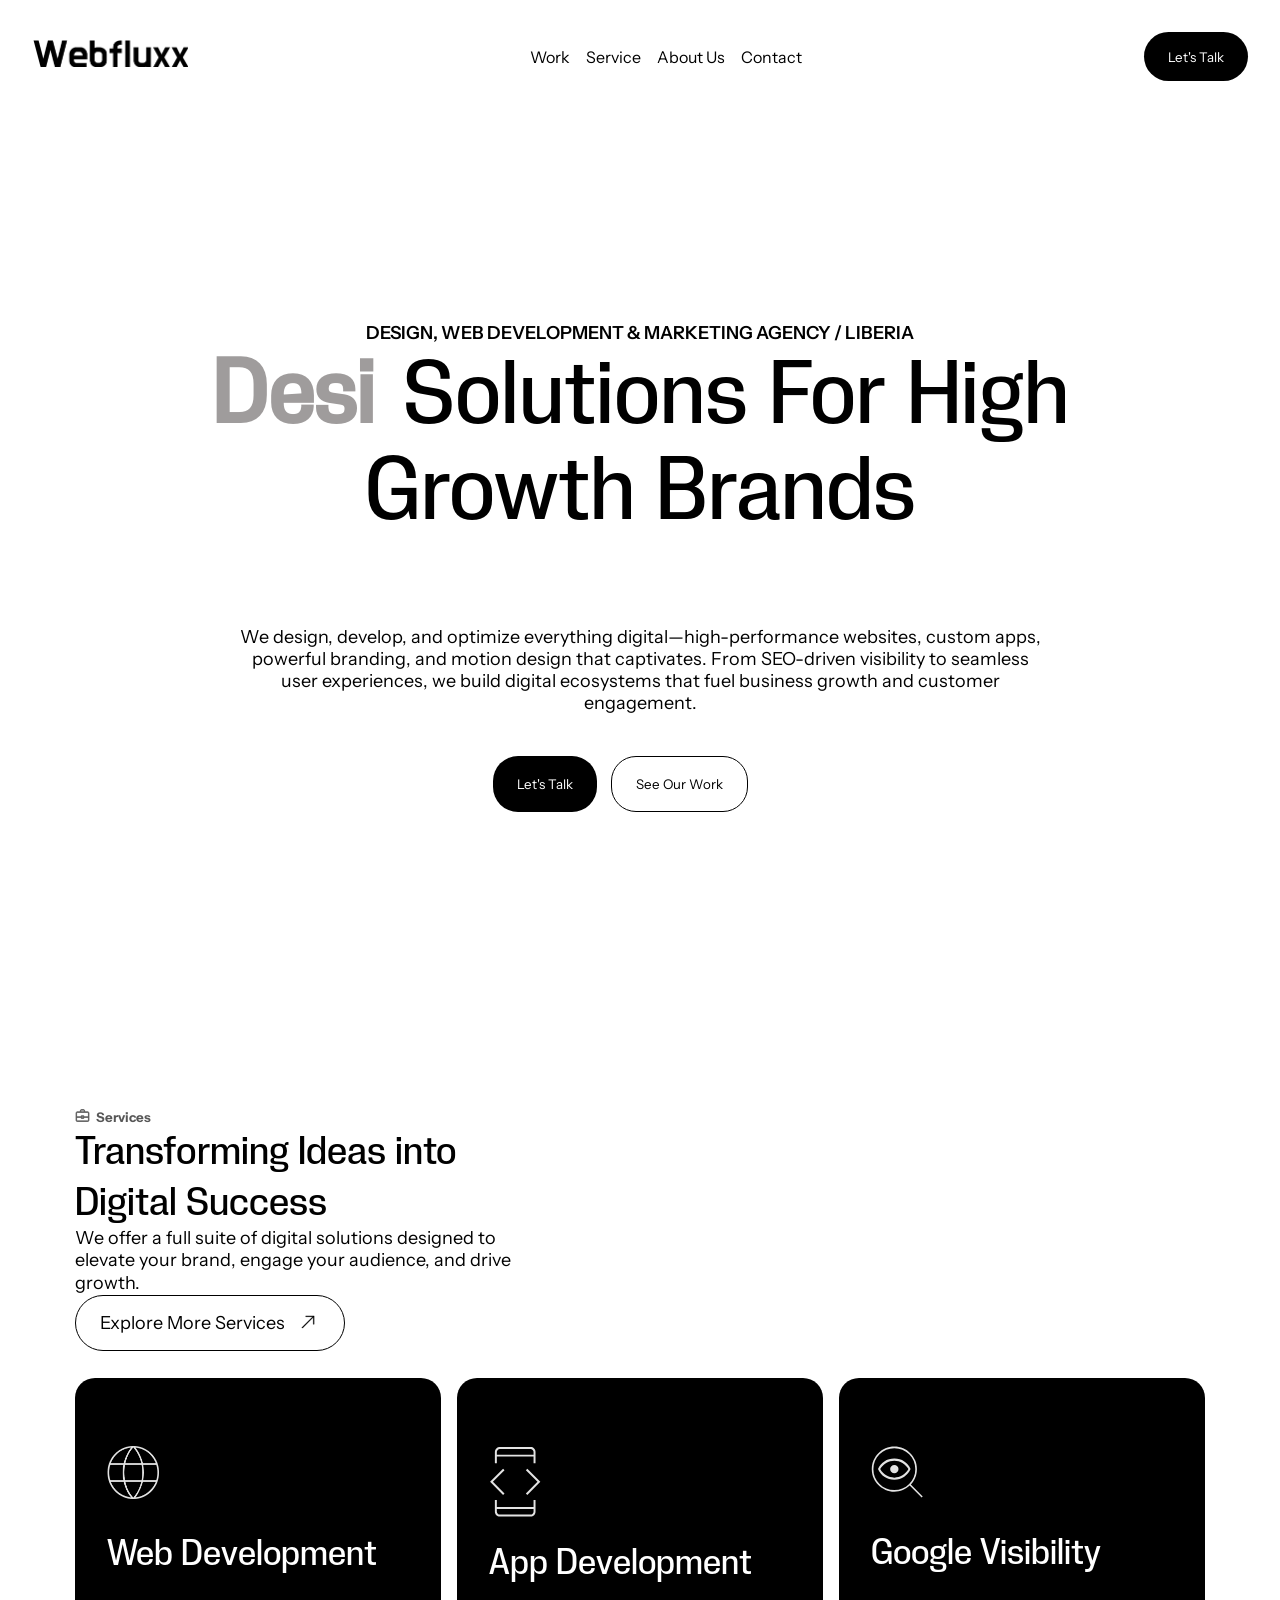
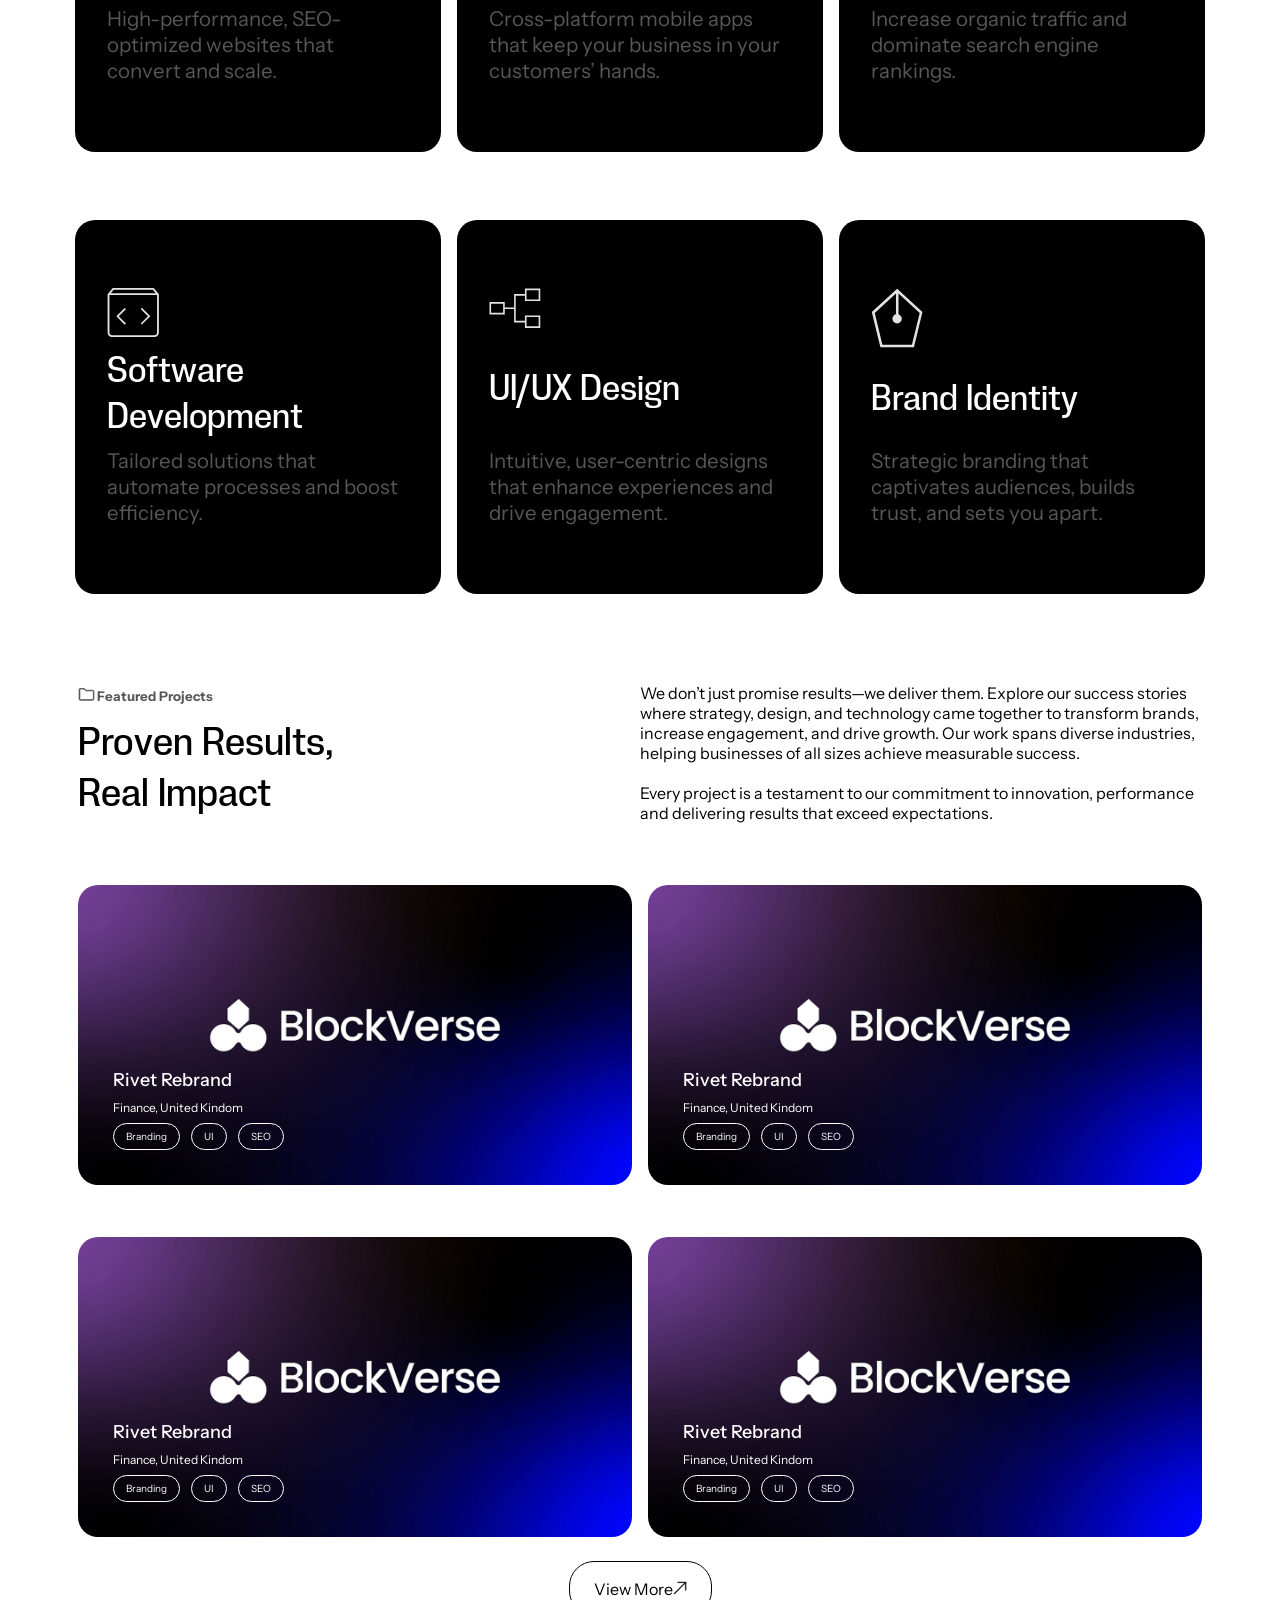
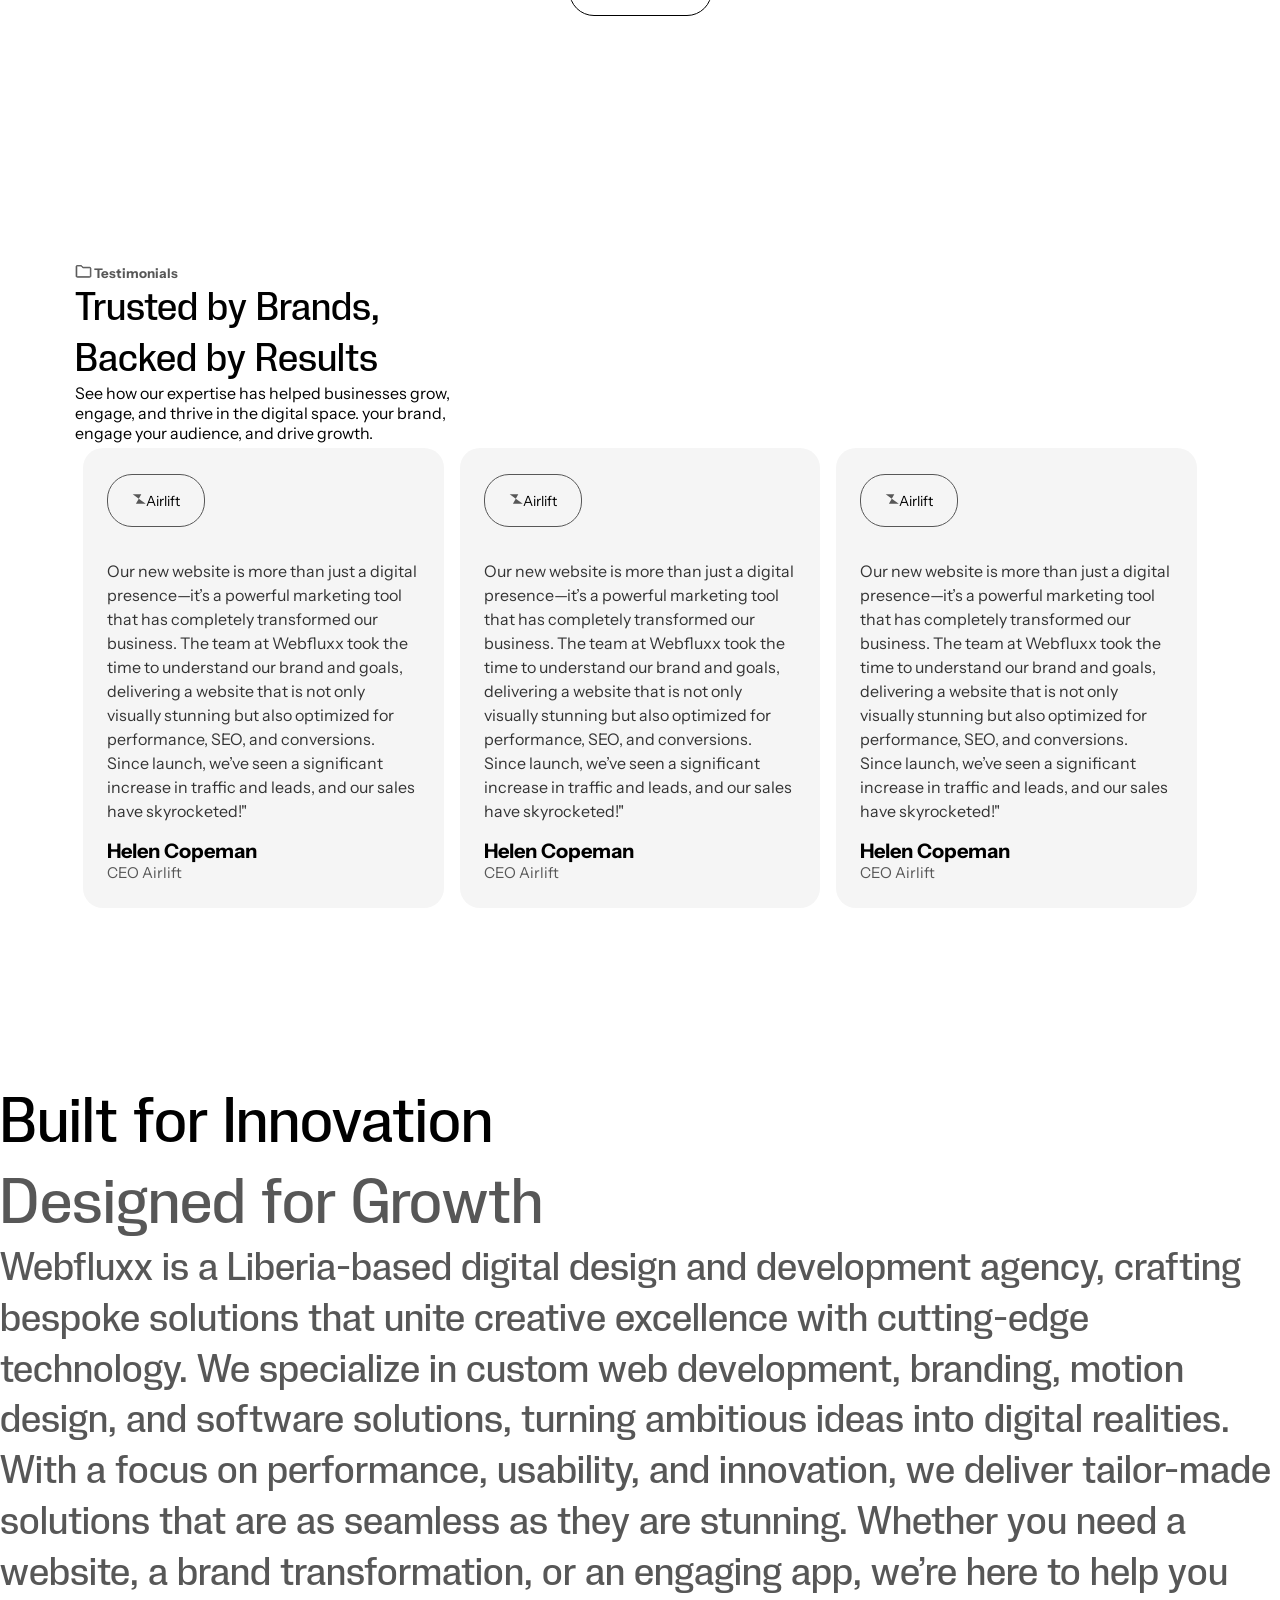
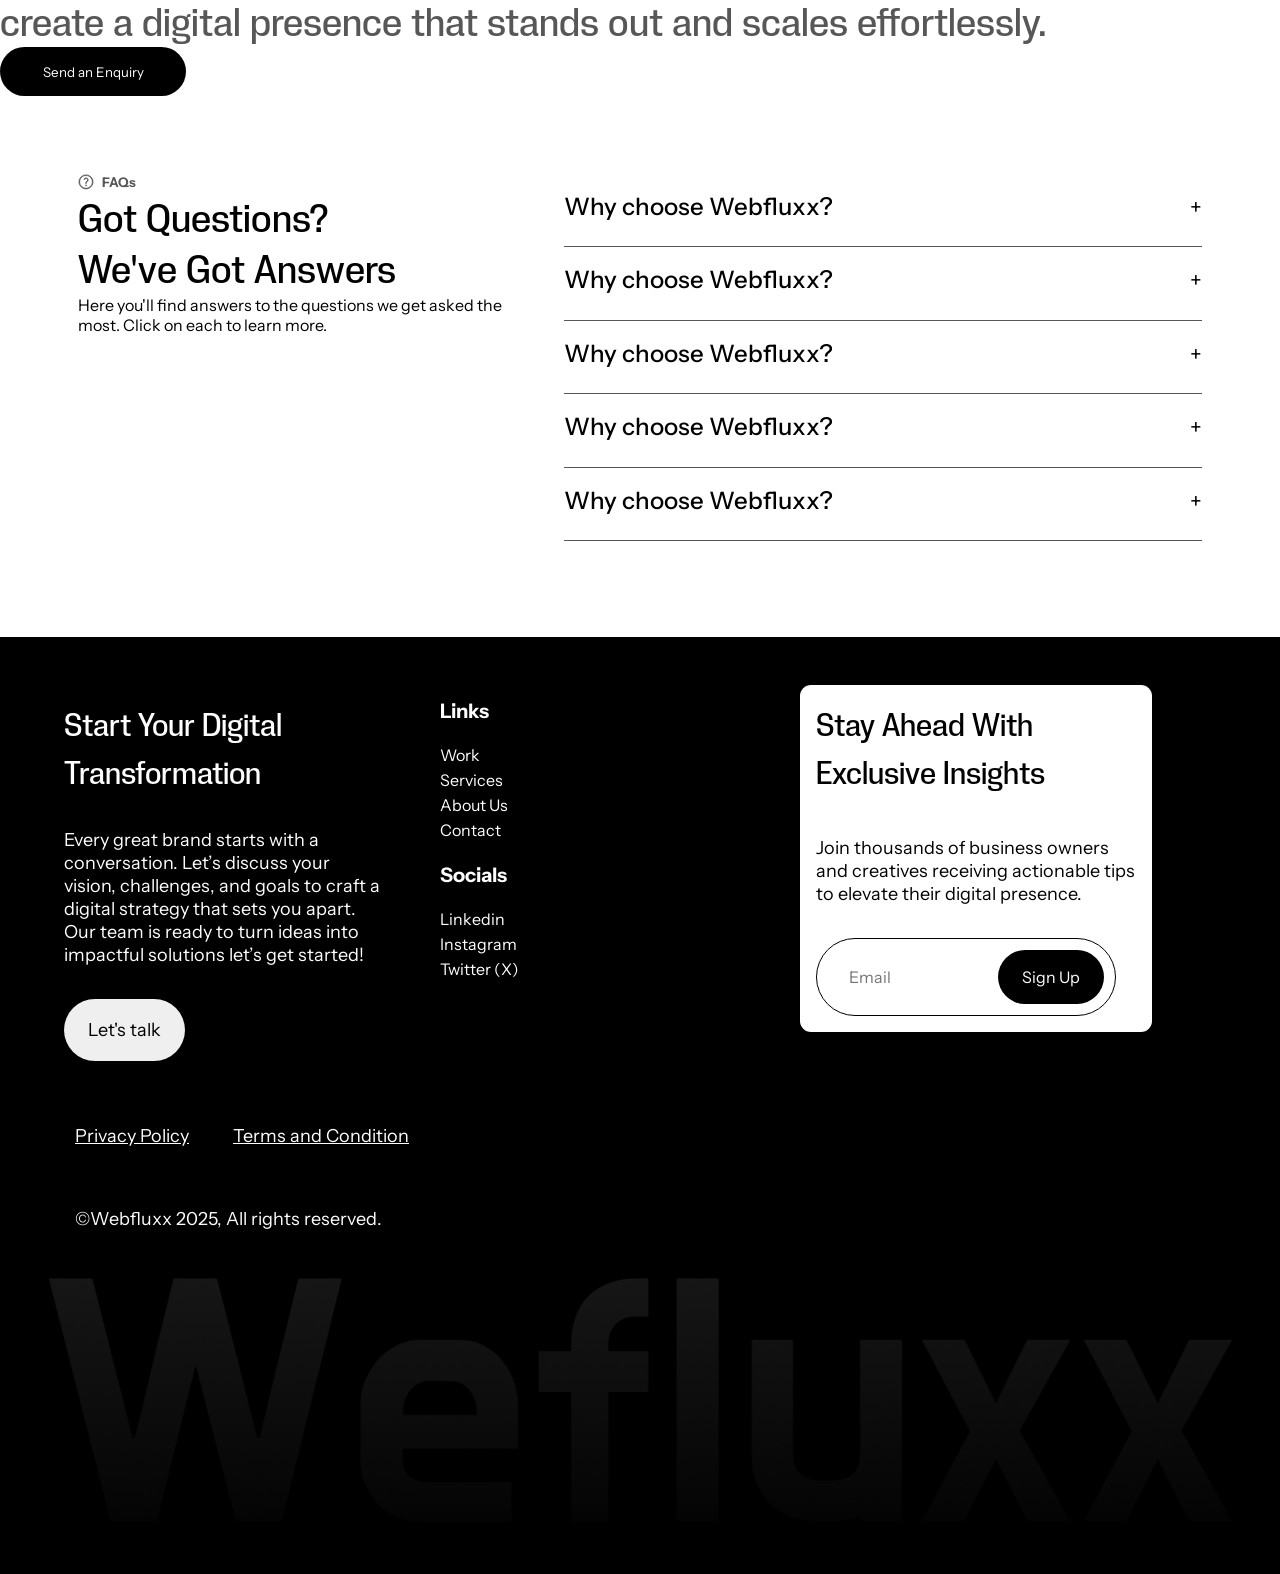
==== commit 921f4734: "about update" ====
--- a/index.html
+++ b/index.html
@@ -211,7 +211,7 @@
     <section class="testimonial-carousel">
       <!-- Header with Navigation Arrows -->
       <div class="wrap">
-        <div class="text-service2">
+        <div class="text-service3">
           <h5 class="vect-head3"><span><img src="/assets/feproj.svg" alt=""></span>Testimonials</h5>
           <h2 class="services-header">Trusted by Brands, <br>Backed by Results</h2>
           <p>
--- a/style.css
+++ b/style.css
@@ -153,6 +153,7 @@
   .service-container{
     /* height: 100vh; */
     padding: 0px 75px 0px 75px;
+    margin-top: 96px;
     /* background:pink; */
   }
 
@@ -218,6 +219,7 @@
   font-size: 40px;
   line-height: 127%;
   letter-spacing: 0%;
+  /* background: red; */
 }
 .faqservices-header {
   font-family: PP Neue Corp;
@@ -237,6 +239,15 @@
 }
 
 .text-service {
+  display: flex;
+  flex-direction: column;
+  /* background: red; */
+  justify-content: space-between;
+  width: 481px;
+  height: 201px;
+  /* gap: 24px; */
+}
+.text-service2 {
   display: flex;
   flex-direction: column;
   /* background: red; */
@@ -245,13 +256,13 @@
   height: 281px;
   /* gap: 24px; */
 }
-.text-service2 {
+.text-service3 {
   display: flex;
   flex-direction: column;
   /* background: red; */
   justify-content: space-between;
-  width: 481px;
-  height: 281px;
+  width: 405px;
+  height: 131px;
   /* gap: 24px; */
 }
 .wrap {
@@ -271,12 +282,24 @@
   font-weight: 700;
   line-height: 180%;
 }
+.text-service3 > h1 > span {
+  color: #7f2736;
+  font-size: 40px;
+  font-weight: 700;
+  line-height: 180%;
+}
 .text-service > h1 {
   color: #080809;
   font-size: 40px;
   font-weight: 700;
   line-height: 180%;
 }
+.text-service3 > h1 {
+  color: #080809;
+  font-size: 40px;
+  font-weight: 700;
+  line-height: 180%;
+}
 .text-service2 > h1 {
   color: #080809;
   font-size: 40px;
@@ -299,18 +322,28 @@
   letter-spacing: 0%;
 
 }
+.text-service2 > p {
+  color: #000000;
+  font-weight: 400;
+  font-size: 18px;
+  line-height: 127%;
+  letter-spacing: 0%;
+
+}
 
 .service-cards {
   display: flex;
   justify-content: space-between;
   gap: 1rem;
+  margin-top: 52px
 
 }
 .service-cards6 {
   /* background: yellow; */
   display: flex;
   justify-content: space-between;
-  gap: 1rem;
+  gap: 2rem;
+  margin-top: 52px;
 
 }
 .arrside {
@@ -342,15 +375,16 @@
   color: #000000;
   border: 1px solid black;
 }
-.service-cards > .bservice-card {
+.bservice-card {
+  /* background: yellow; */
   width: 412px;
   height: 236px;
-  padding: 32px 32px;
+  /* padding: 32px 32px; */
   margin-top: 1rem;
   display: flex;
   flex-direction: column;
   justify-content: space-between;
-  background: transparent;
+  /* background: transparent; */
   color: #000000;
   border-right: 1px solid #575757;
 }
@@ -727,10 +761,22 @@
 /* Section container styling */
 .responsive-section {
   /* background:blue; */
-  padding-left: 75px;
-  width: 856px;
-  height: 984px;
-  gap: 52px;
+  width: 1280px;
+  height: 599px;
+  margin: auto;
+  margin-top: 96px;
+  margin-bottom: 52px;
+  border-radius: 8px;
+  display: flex;
+  flex-direction: column;
+  justify-content: space-between;
+}
+.responsive-section2 {
+  /* background:blue; */
+  width: 1280px;
+  margin: auto;
+  margin-top: 96px;
+  margin-bottom: 52px;
   border-radius: 8px;
   display: flex;
   flex-direction: column;
@@ -759,12 +805,17 @@
   width: 543px;
   height: 162px;
 }
+.responsive-section2 h1 {
+  width: 930px;
+  height: 162px;
+}
 .builtresponsive-section h1 {
   width: 543px;
   height: 162px;
 }
 .responsive-section5 .first-part,
 .responsive-section .first-part,
+.responsive-section2 .first-part,
 .builtresponsive-section .first-part {
   font-family: PP Neue Corp;
   color: #000000; 
@@ -778,6 +829,7 @@
 }
 .responsive-section5 .second-part,
 .responsive-section .second-part,
+.responsive-section2 .second-part,
 .builtresponsive-section .second-part {
   font-family: PP Neue Corp;
   color: #575757;
@@ -798,7 +850,7 @@
   line-height: 127%;
   letter-spacing: 0%; 
 }
-.responsive-section .par {
+.responsive-section2 .par {
   font-family: Instrument Sans;
   font-weight: 500;
   font-size: 40px;
@@ -1127,6 +1179,7 @@
     .profile-section {
       max-width: 1000px;
       padding: 75px;
+      margin-top: 96px;
     }
     .profile-section h2 {
       margin-bottom: 1.5rem;
@@ -1139,6 +1192,7 @@
       display: grid;
       grid-template-columns: 1fr;    /* Single column by default */
       gap: 1.5rem;
+      margin-top: 52px
     }
 
     /* Profile Card */
@@ -1172,7 +1226,11 @@
 
 
 .future-wrapper {
-  padding: 0px 75px 75px 75px;
+  padding: 0px 78px 0px 78px;
+  /* background: red; */
+  width: 746px;
+  height: 345px;
+
 }
 
 .form-section {
@@ -1582,8 +1640,10 @@
     gap: 1rem;
     margin-top: 3rem;
   }
-  .service-cards > .bservice-card {
+  .bservice-card {
     border: none;
+    /* background: red; */
+    width: 314px;
   }
 
   .overlay-text {
@@ -1672,12 +1732,40 @@
   .service-container{
     padding: 0px 24px 0px 24px;
   }
+  .service-container2{
+    padding: 0px 24px 0px 24px;
+    margin-top: 64px;
+    /* background: red; */
+  }
   .text-service {
     display: flex;
     flex-direction: column;
     /* background: blue; */
     justify-content: space-between;
-   
+    width: 342px;
+    height: 173px;
+    gap: 24px;
+    margin-top: 64px;
+  
+  }
+  .text-service3 {
+    display: flex;
+    flex-direction: column;
+    /* background: blue; */
+    justify-content: space-between;
+    width: 342px;
+    gap: 24px;
+    margin-top: 96px;
+  
+  }
+  .text-service4 {
+    display: flex;
+    flex-direction: column;
+    /* background: blue; */
+    justify-content: space-between;
+    width: 187px;
+    gap: 24px;
+    margin-top: 96px;
   
   }
   .text-service2 {
@@ -1856,6 +1944,7 @@
   .future-wrapper {
     padding: 0px 24px 0px 24px;
     margin-bottom: 4rem;
+    width: 100%;
   }
   .footerend-wrapper {
     width: 334px;
@@ -1954,6 +2043,19 @@
     /* background: red; */
     height: 679px;
     border-radius: 8px;
+    height: 564px;
+    gap: 24px;
+    margin: auto;
+
+  }
+  .responsive-section2 {
+    padding: 24px;
+    width: 100%;
+    /* background: red; */
+    border-radius: 8px;
+    gap: 24px;
+    margin: auto;
+
   }
   .builtresponsive-section {
     padding: 24px;
@@ -1964,6 +2066,7 @@
     margin-top: 64px;
   }
   .responsive-section .first-part, 
+  .responsive-section2 .first-part, 
   .builtresponsive-section .first-part {
     font-family: PP Neue Corp;
     color: #000000; 
@@ -1976,10 +2079,14 @@
   .responsive-section h1,
   .builtresponsive-section h1 {
     width: 342px;
+    height: 152px;
     /* width: 100%; */
-  
+  }
+  .responsive-section2 h1 {
+    width: 246px;
   }
   .builtresponsive-section .second-part,
+  .responsive-section2 .second-part,
   .responsive-section .second-part {
     font-family: PP Neue Corp;
     color: #575757;
@@ -2000,6 +2107,14 @@
 
   }
   .responsive-section .par {
+    font-family: Instrument Sans;
+    font-weight: 500;
+    font-size: 22px;
+    line-height: 127%;
+    letter-spacing: 0%;
+
+  }
+  .responsive-section2 .par {
     font-family: Instrument Sans;
     font-weight: 500;
     font-size: 22px;
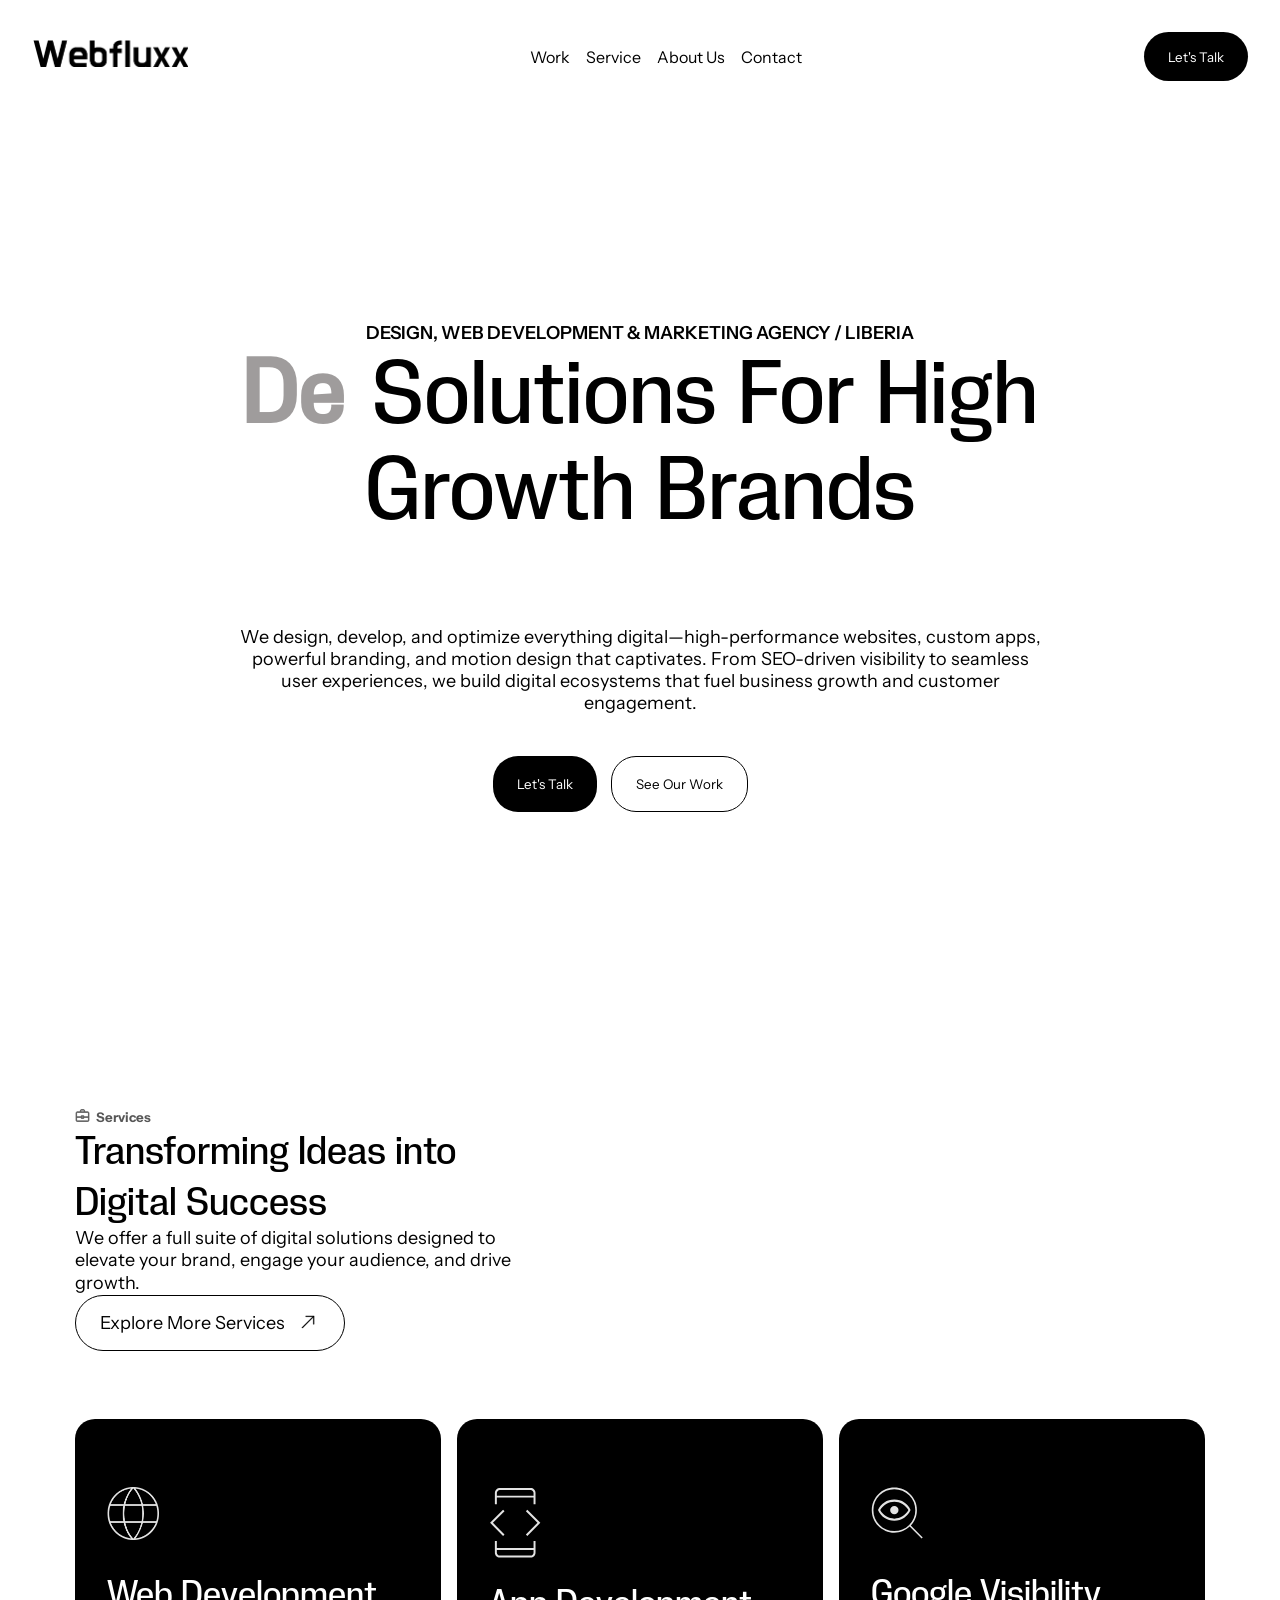
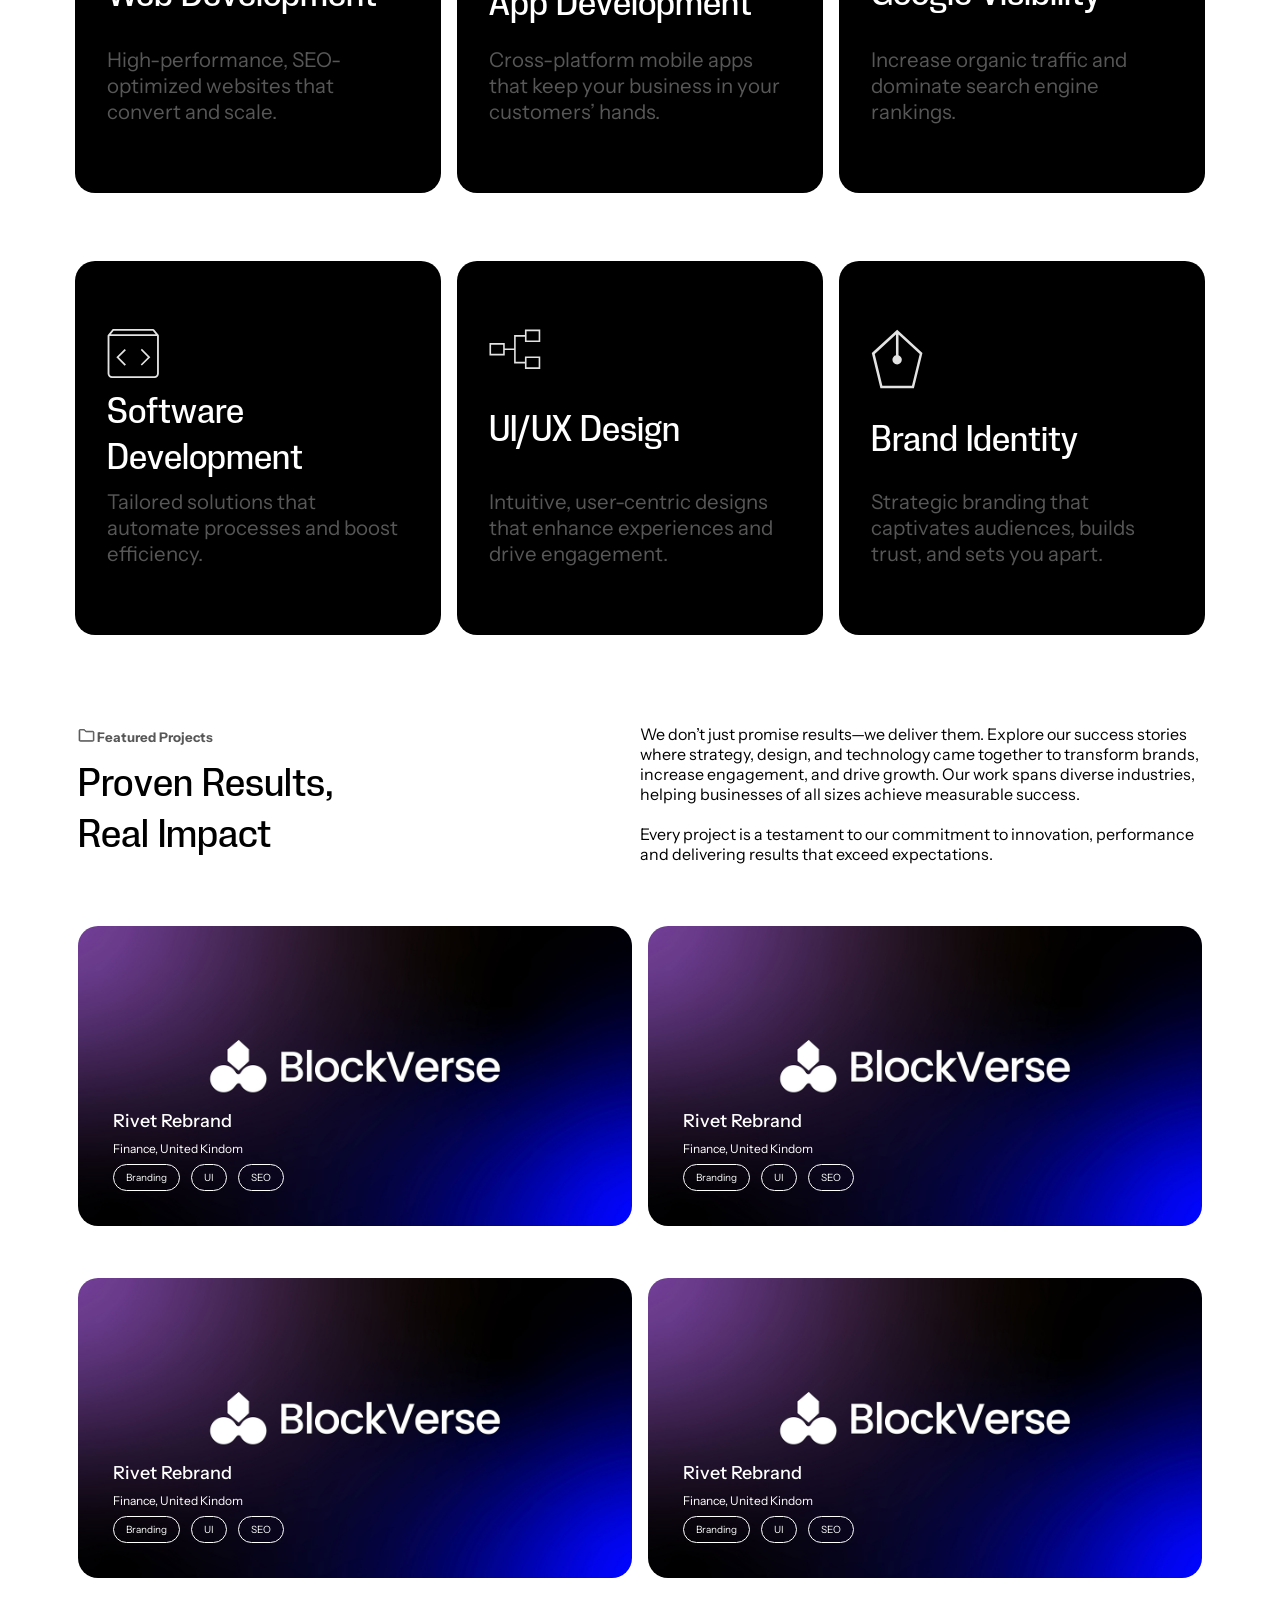
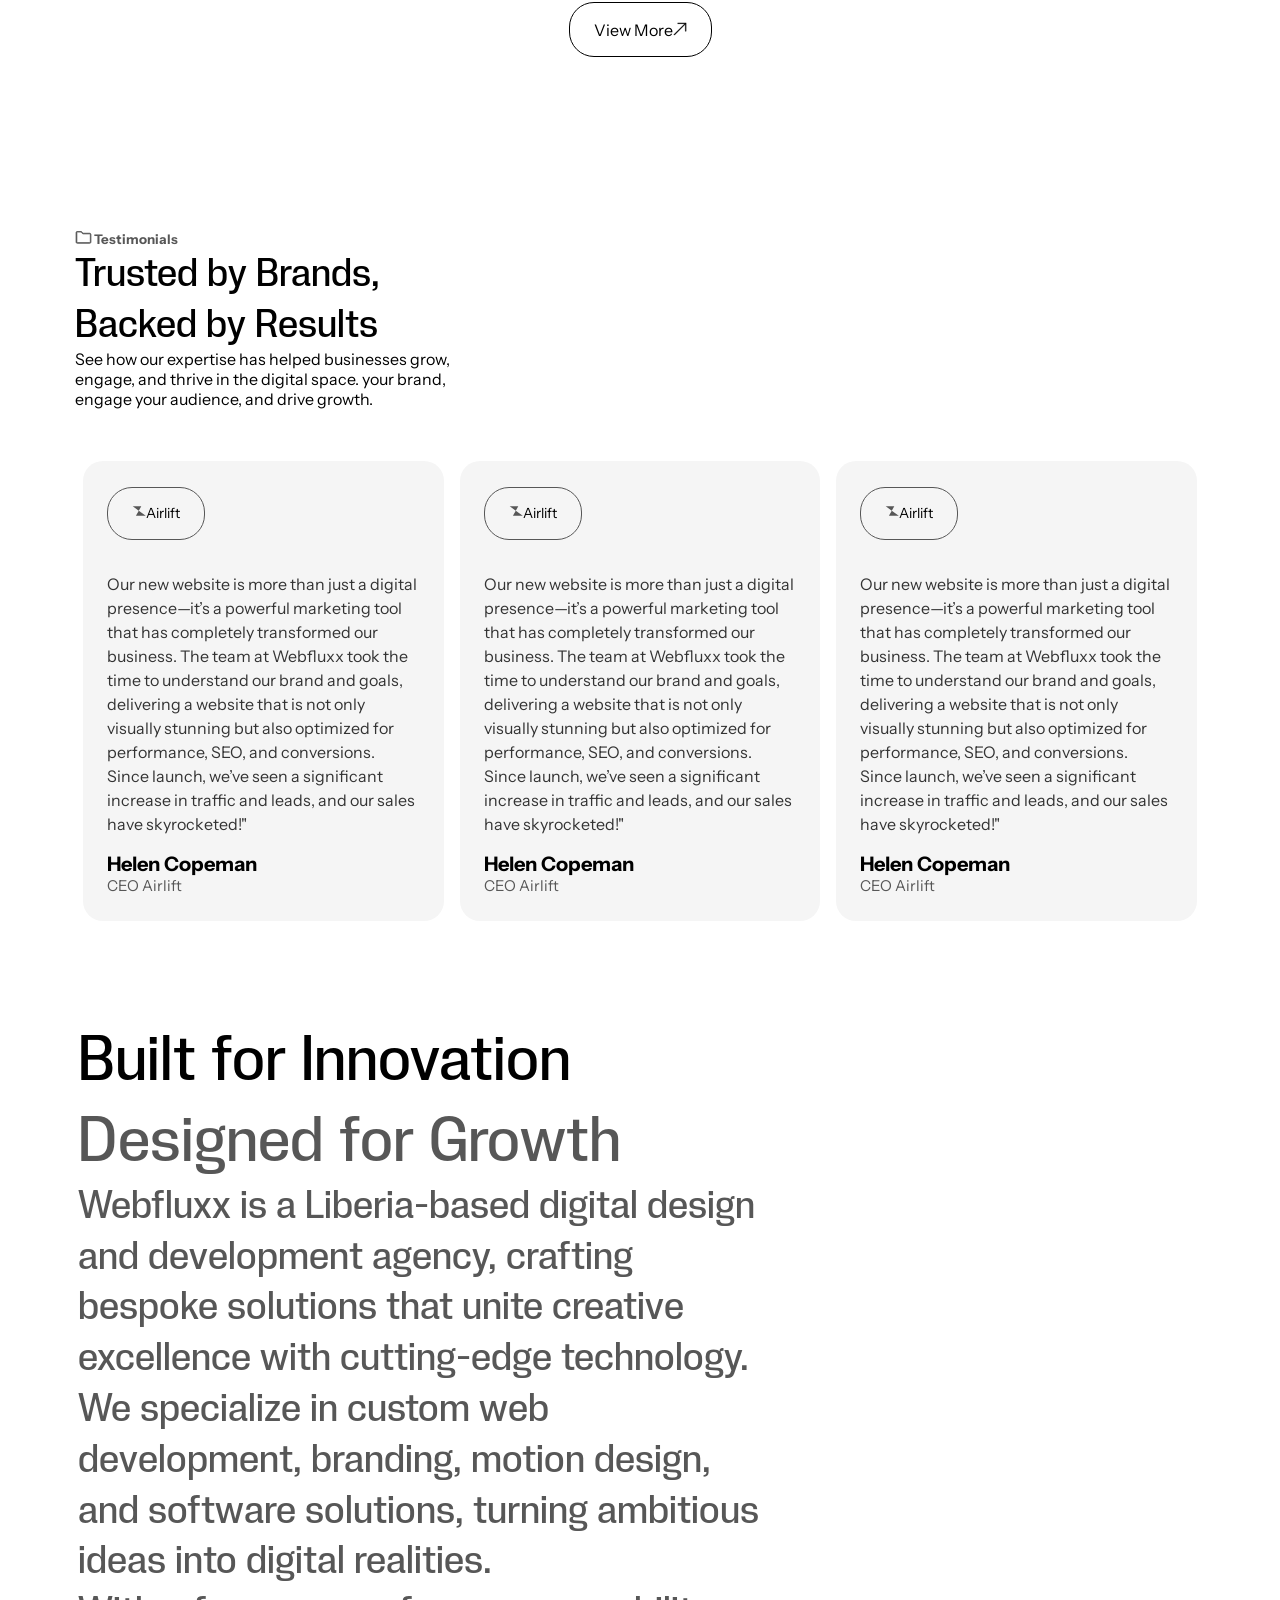
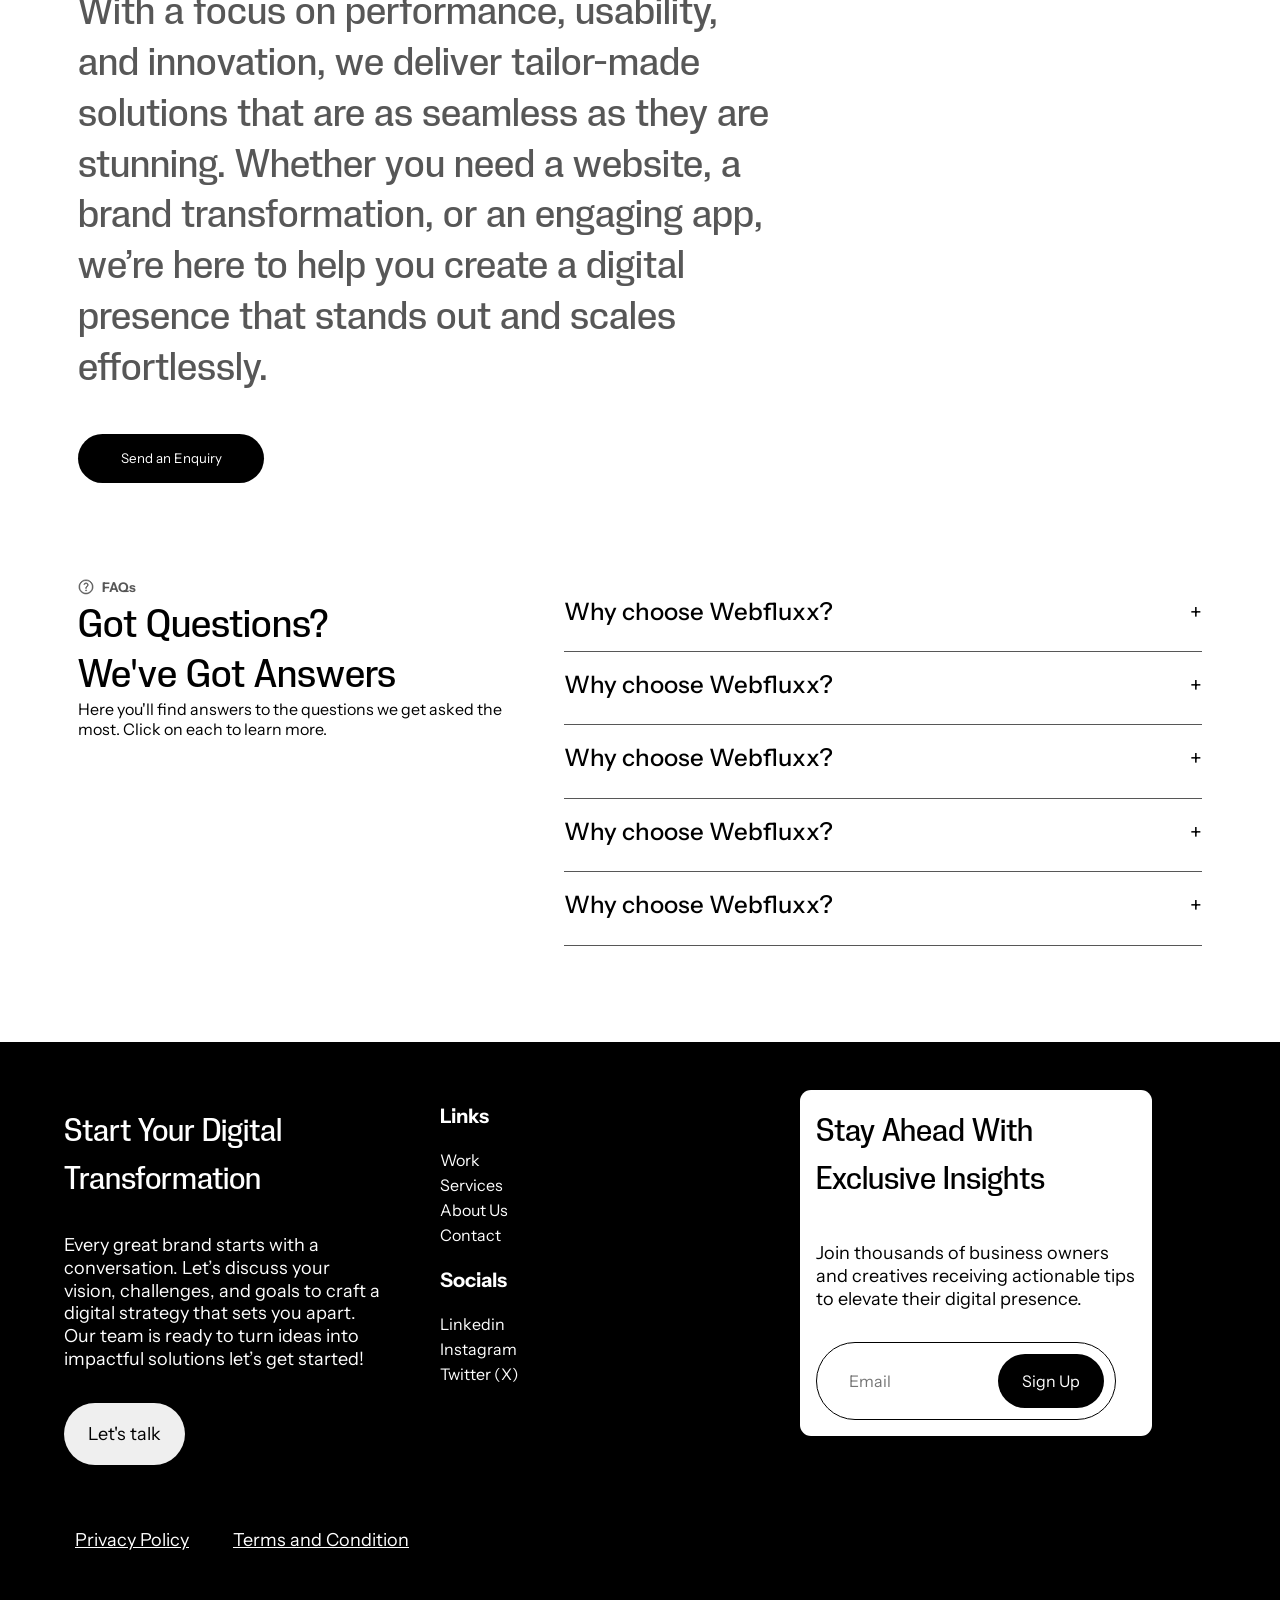
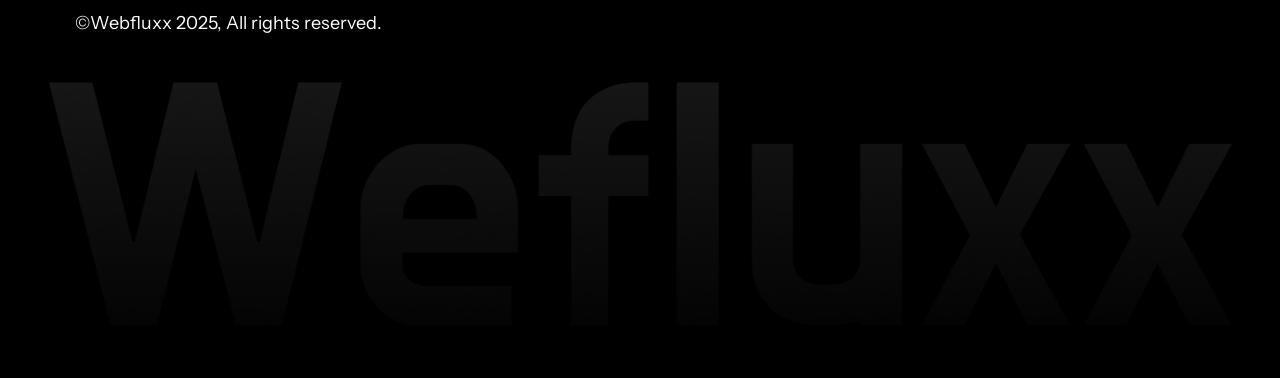
==== commit 5ea7fee3: "new commit" ====
--- a/index.html
+++ b/index.html
@@ -210,7 +210,7 @@
 
     <section class="testimonial-carousel">
       <!-- Header with Navigation Arrows -->
-      <div class="wrap">
+      <div class="wrapp">
         <div class="text-service3">
           <h5 class="vect-head3"><span><img src="/assets/feproj.svg" alt=""></span>Testimonials</h5>
           <h2 class="services-header">Trusted by Brands, <br>Backed by Results</h2>
@@ -288,17 +288,6 @@
       <button class="cta-btn2">Send an Enquiry</button>
     </section>
 
-
-      <!-- <section class="faq-section">
-        <div class="faq-intro">
-          <h5 class="vect-head4"><span><img src="/assets/faqvect.svg" alt=""></span>FAQs</h5>
-          <h2 class="faqservices-header">Got Questions? <br> We've Got Answers</h2>
-          <p>
-            Choosing the right digital partner is crucial. Here’s
-            how we work and what you can expect.
-          </p>
-        </div>
-      </section> -->
 
       <div class="faq-main">
         <div class="faq-left">
--- a/style.css
+++ b/style.css
@@ -32,6 +32,7 @@
     cursor: pointer;
     color: #ffffff;
     width: 186px;
+    margin-top: 42px;
   }
   .txt {
     font-family: PP Neue Corp;
@@ -244,7 +245,6 @@
   /* background: red; */
   justify-content: space-between;
   width: 481px;
-  height: 201px;
   /* gap: 24px; */
 }
 .text-service2 {
@@ -253,7 +253,6 @@
   /* background: red; */
   justify-content: space-between;
   width: 481px;
-  height: 281px;
   /* gap: 24px; */
 }
 .text-service3 {
@@ -262,7 +261,6 @@
   /* background: red; */
   justify-content: space-between;
   width: 405px;
-  height: 131px;
   /* gap: 24px; */
 }
 .wrap {
@@ -607,7 +605,7 @@
 .testimonial-carousel {
   /* background: blue; */
   margin-top: 96px;
-  padding: 75px;
+  padding: 0px 75px;
 }
 /* Header and Arrow Navigation */
 .testimonial-header {
@@ -680,13 +678,7 @@
   
 }
 
-/* FAQ Section Container: using flex for two columns on larger screens */
-.faq-section {
-  /* padding: 0px 78px 0px 78px; */
-  margin: 96px 0px 96px 0px;
-  /* height: 469px; */
-  /* background: blue; */
-}
+
 .faq-wrapper {
   display: flex;
   justify-content: space-between;
@@ -713,63 +705,20 @@
   color: #555;
   width: 408px;
 }
-/* Right Column: Accordion */
-.faq-accordion {
-  flex: 1;
-  min-width: 280px;
-  width: 734px;
-
-}
-.accordion-item {
-  border-bottom: 1px solid #000;
-}
-.accordion-header {
-  color: #000000;
-  padding-bottom: 24px;
-  padding-top: 18px;
-  cursor: pointer;
-  position: relative;
-  font-family: Instrument Sans;
-  font-weight: 500;
-  font-size: 36px;
-  line-height: 127%;
-  letter-spacing: 0%;
-
-}
-.accordion-header::after {
-  content: "+"; /* Down arrow */
-  position: absolute;
-  right: 1rem;
-  transition: transform 0.3s ease;
-}
-.accordion-header.active::after {
-  content: "-";
-}
-.accordion-content {
-  max-height: 0;
-  overflow: hidden;
-  background: #ffffff;
-  transition: max-height 0.3s ease;
-  padding: 0 1rem;
-}
-.accordion-content p {
-  padding: 1rem 0;
-  color: #333;
-}
 
 
 /* Section container styling */
 .responsive-section {
   /* background:blue; */
-  width: 1280px;
-  height: 599px;
-  margin: auto;
+  /* margin: auto; */
+  padding: 0px 78px;
   margin-top: 96px;
   margin-bottom: 52px;
-  border-radius: 8px;
   display: flex;
   flex-direction: column;
   justify-content: space-between;
+  width: 857px;
+
 }
 .responsive-section2 {
   /* background:blue; */
@@ -1376,15 +1325,16 @@
 .card2 {
   position: relative;
   overflow: hidden;
-  border-radius: 20px;
   background: #fff;
   height: 300px; 
+  /* width: 100%; */
 }
 .card2 img {
   width: 100%;
   height: 300px;               
   object-fit: cover;
   flex-shrink: 0;
+  border-radius: 20px;
 }
 /* Overlayed text/buttons for large screens */
 .card-content {
@@ -1743,7 +1693,6 @@
     /* background: blue; */
     justify-content: space-between;
     width: 342px;
-    height: 173px;
     gap: 24px;
     margin-top: 64px;
   
@@ -1990,8 +1939,8 @@
   }
   .card-row2 { 
     flex-direction: column; 
-    padding-left: 24px;
-    padding-right: 24px;
+    /* padding-left: 24px;
+    padding-right: 24px; */
   }
   .card-content2 {
     position: static;
@@ -2005,9 +1954,8 @@
   .card2 {
     position: relative;
     overflow: hidden;
-    border-radius: 20px;
     width: 100%;
-    background:red;
+    /* background:red; */
   }
 
   .card2 img {
@@ -2034,18 +1982,14 @@
 }
 
 /* Responsive font sizes */
-@media (max-width: 600px) {
+@media (max-width: 768px) {
   .form-row { flex-direction: column; }
 
   .responsive-section {
-    padding: 24px;
+    padding: 0px 24px;
     width: 100%;
+    margin-top: 64px;
     /* background: red; */
-    height: 679px;
-    border-radius: 8px;
-    height: 564px;
-    gap: 24px;
-    margin: auto;
 
   }
   .responsive-section2 {
@@ -2101,7 +2045,7 @@
   .builtresponsive-section p {
     font-family: PP Neue Corp;
     font-weight: 500;
-    font-size: 22px;
+    font-size: 23px;
     line-height: 127%;
     letter-spacing: 0%;
 
@@ -2123,7 +2067,7 @@
 
   }
   .testimonial-carousel {
-    padding: 24px;
+    padding: 0px 24px;
     /* background: red; */
     margin-top: 64px
   }
@@ -2159,6 +2103,7 @@
   border-radius: 10px;
   flex-wrap: wrap;
   /* background: red; */
+  width: 100%;
 }
 
 .faq-left {
@@ -2252,8 +2197,8 @@
     flex-direction: column;
     width: 100%;
     margin: auto;
-    margin-top: 96px;
-    margin-bottom: 96px;
+    margin-top: 64px;
+    margin-bottom: 64px;
     padding: 0px 24px;
     /* background: red; */
     display: flex;
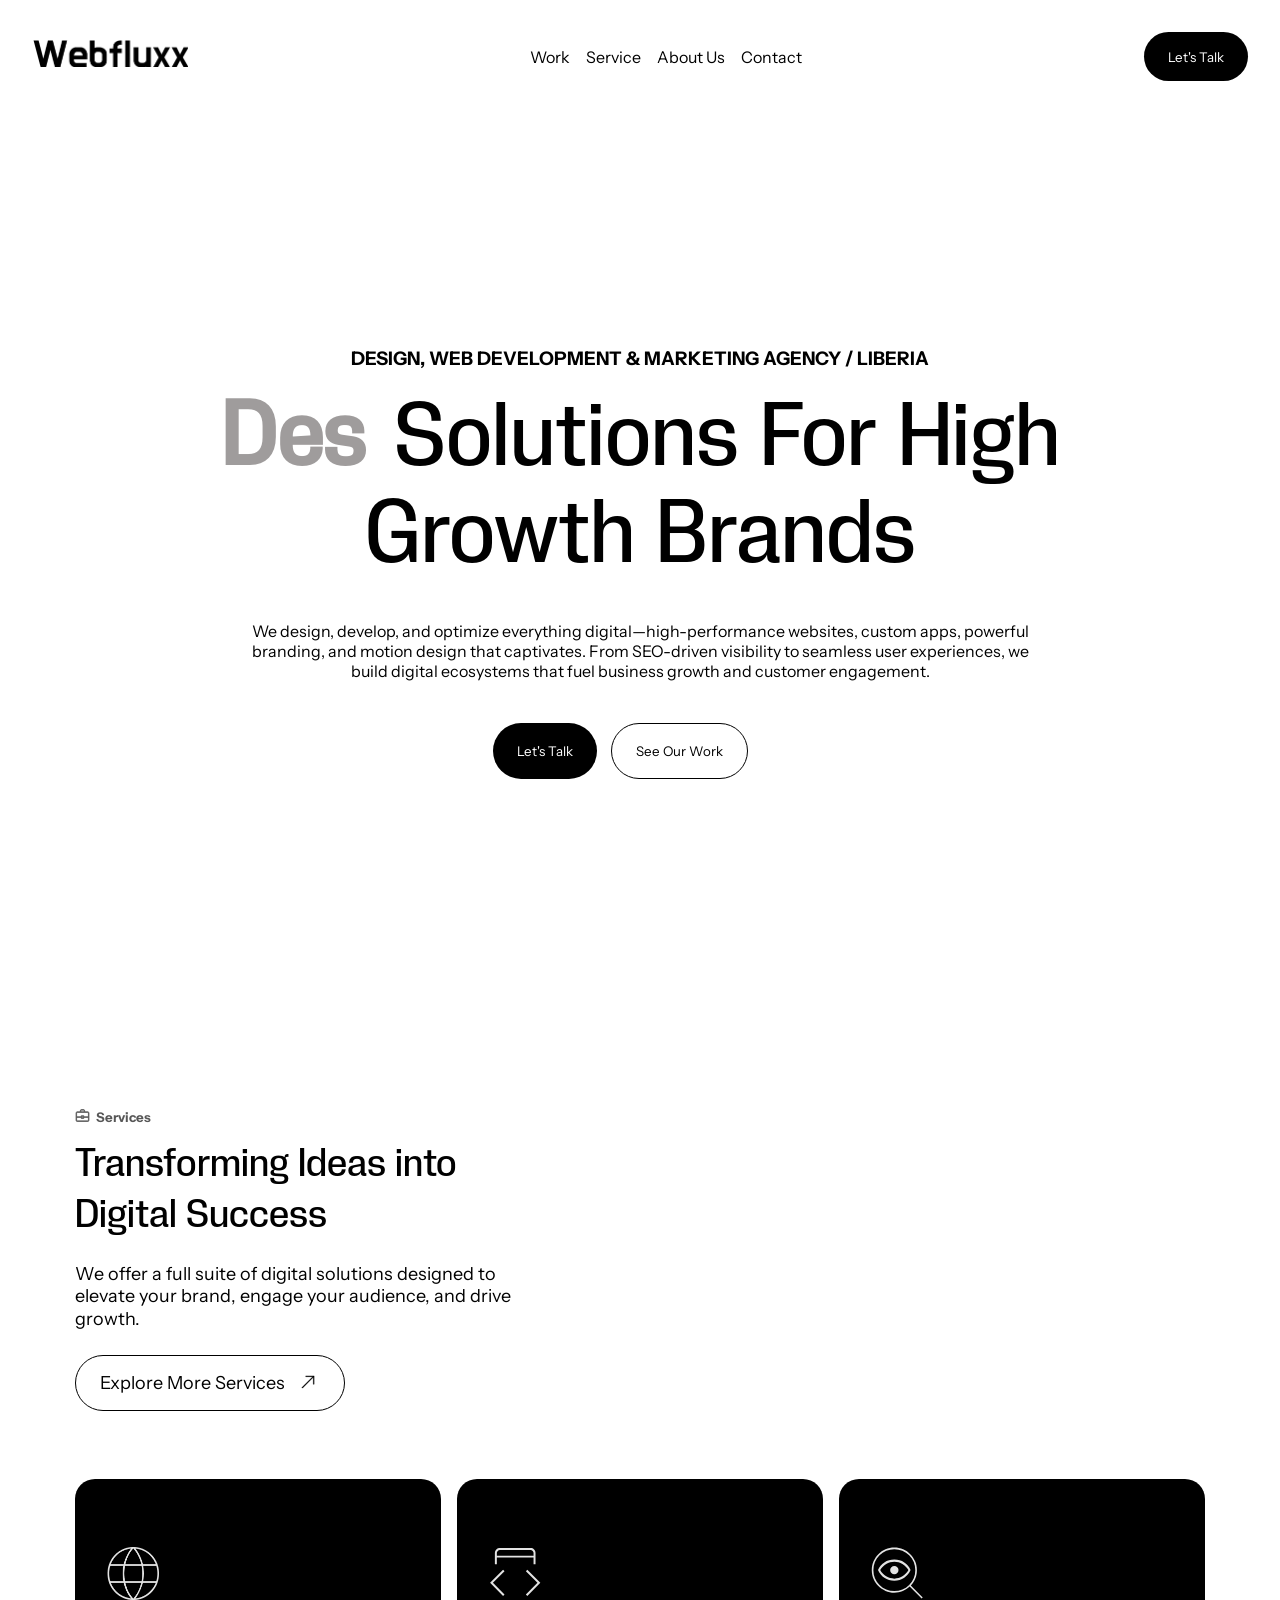
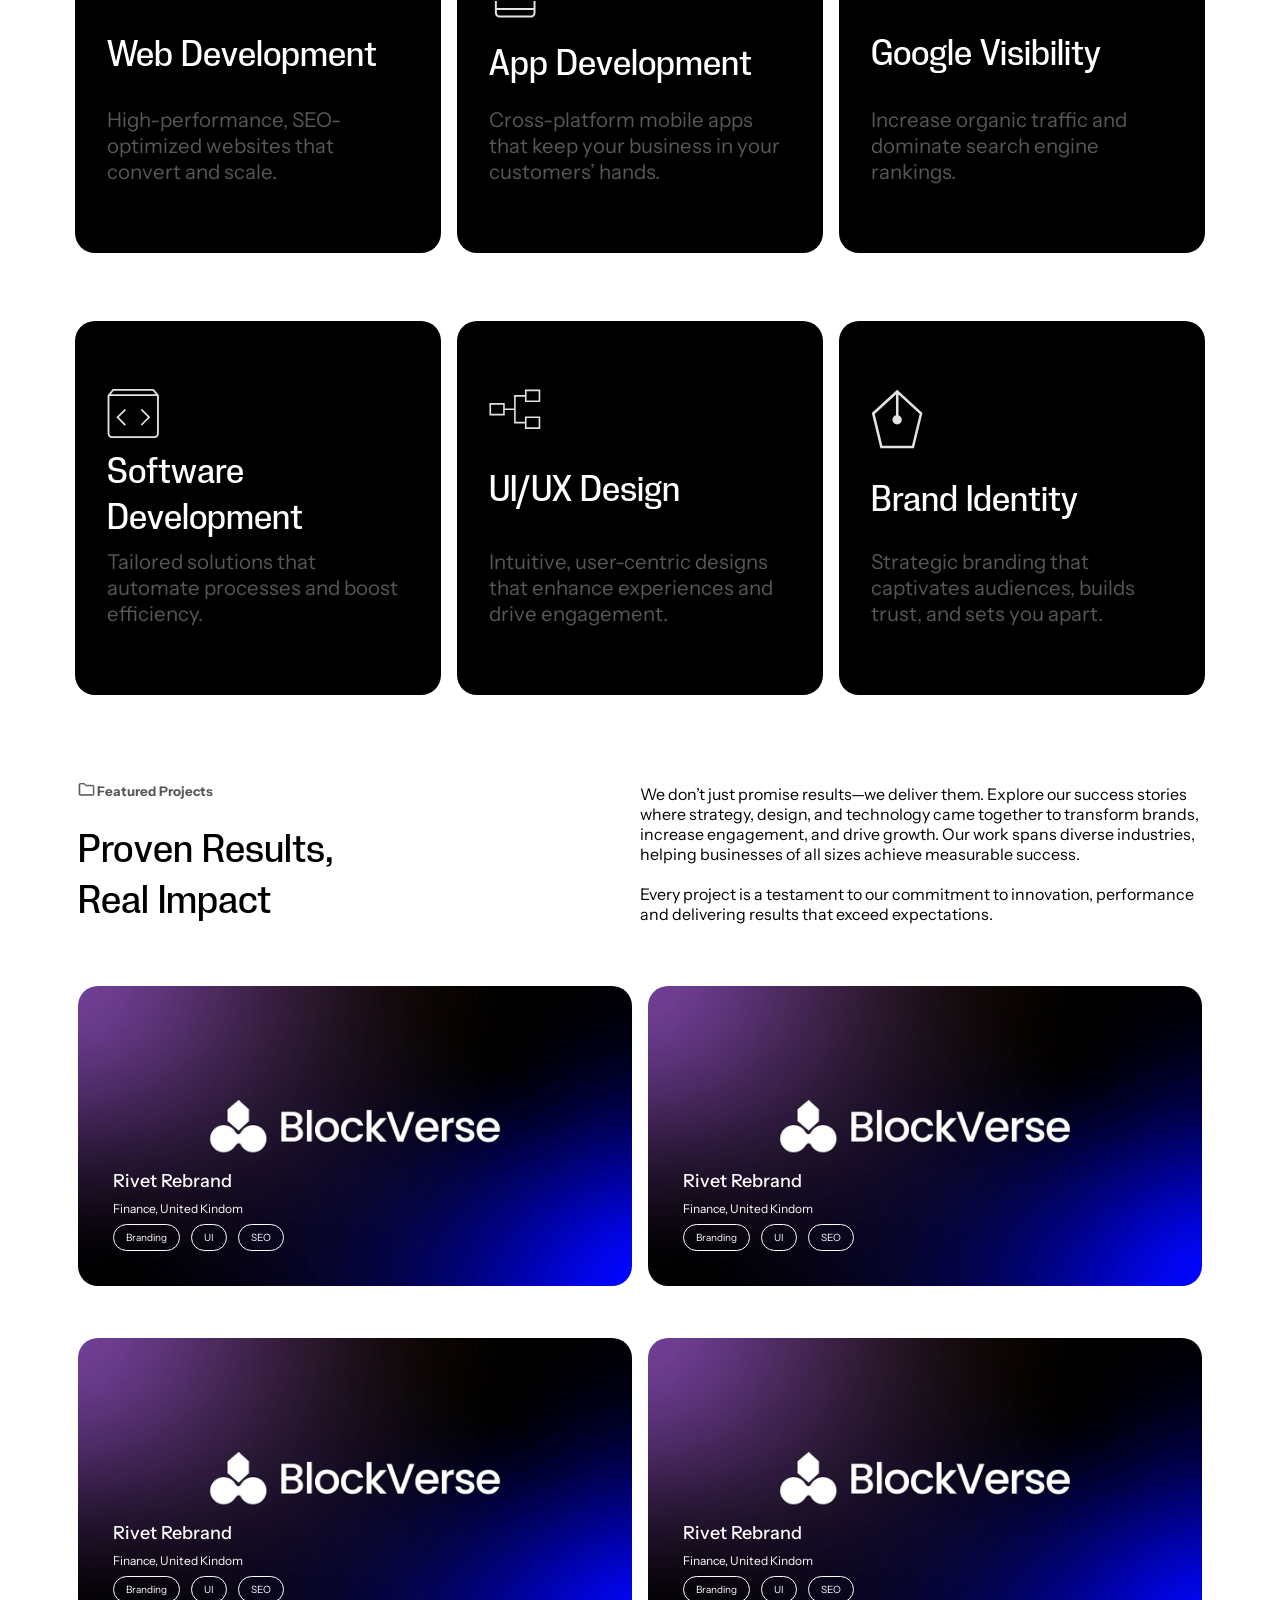
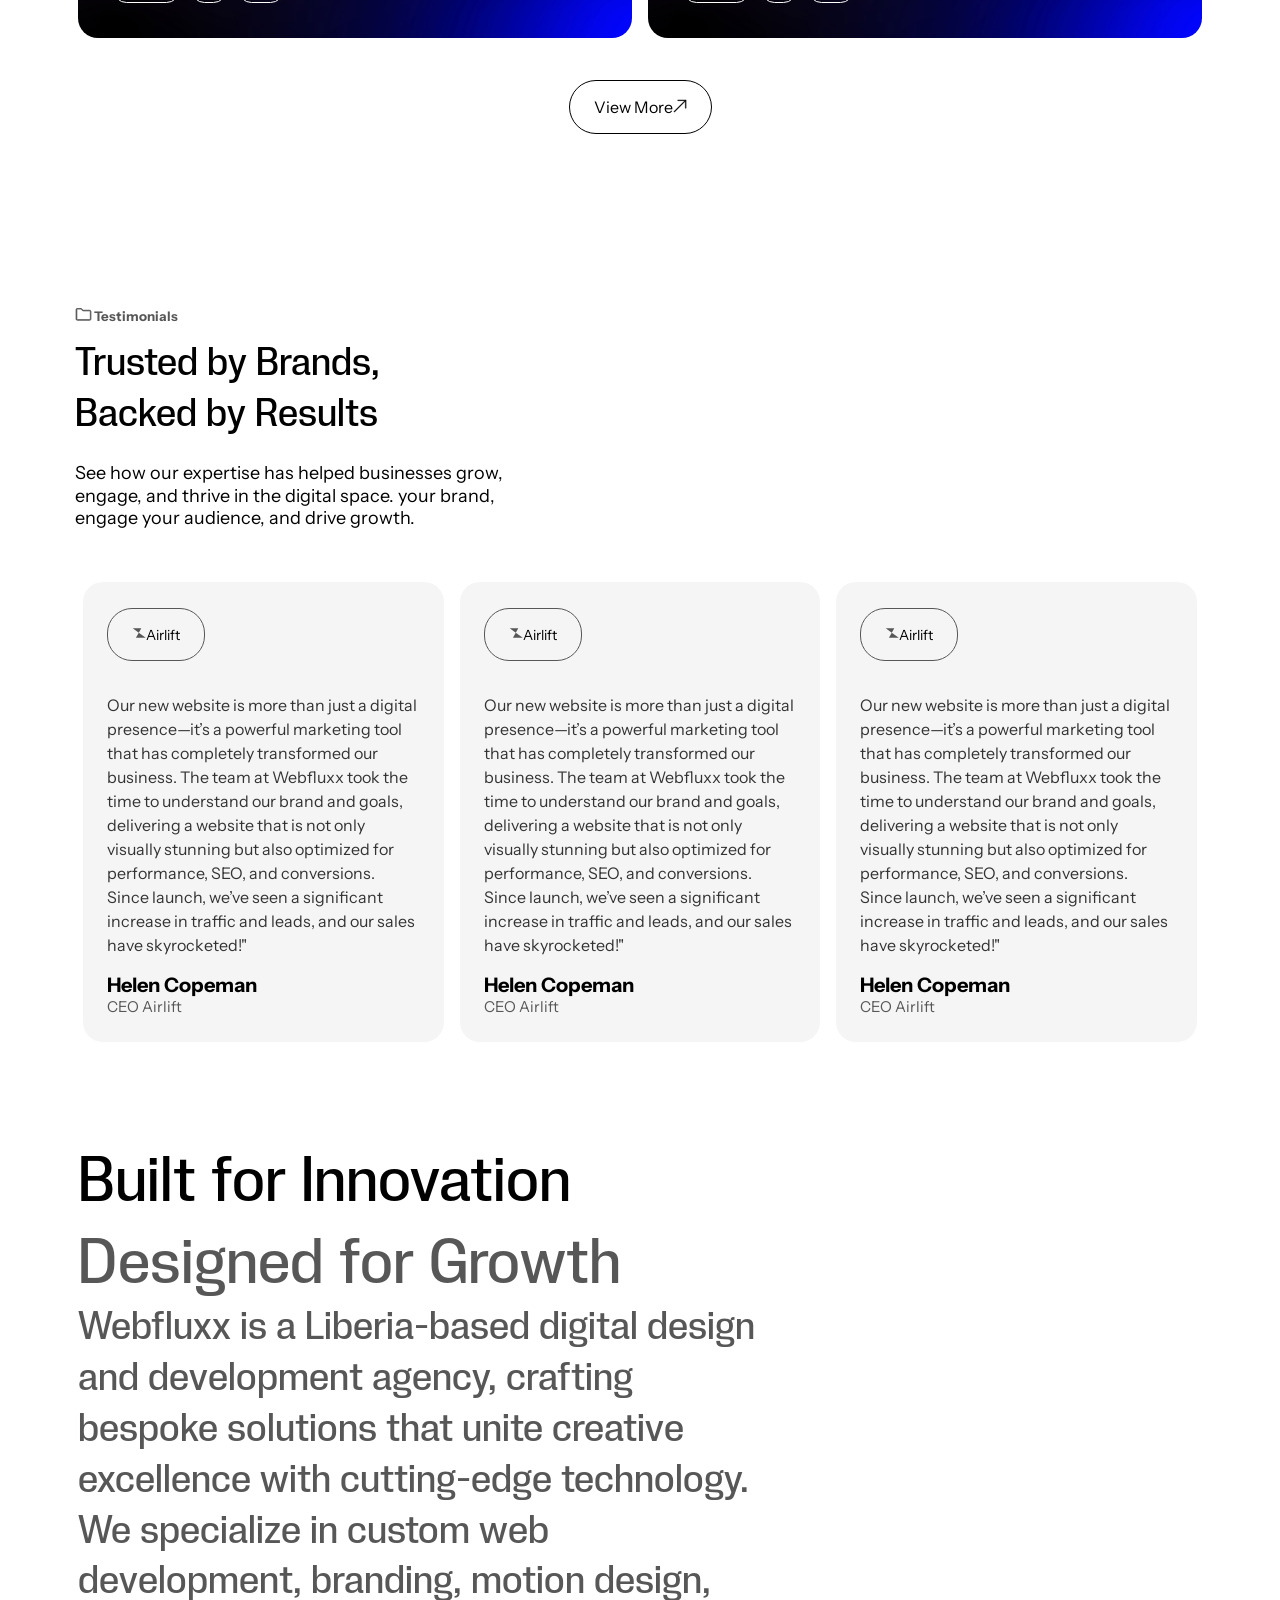
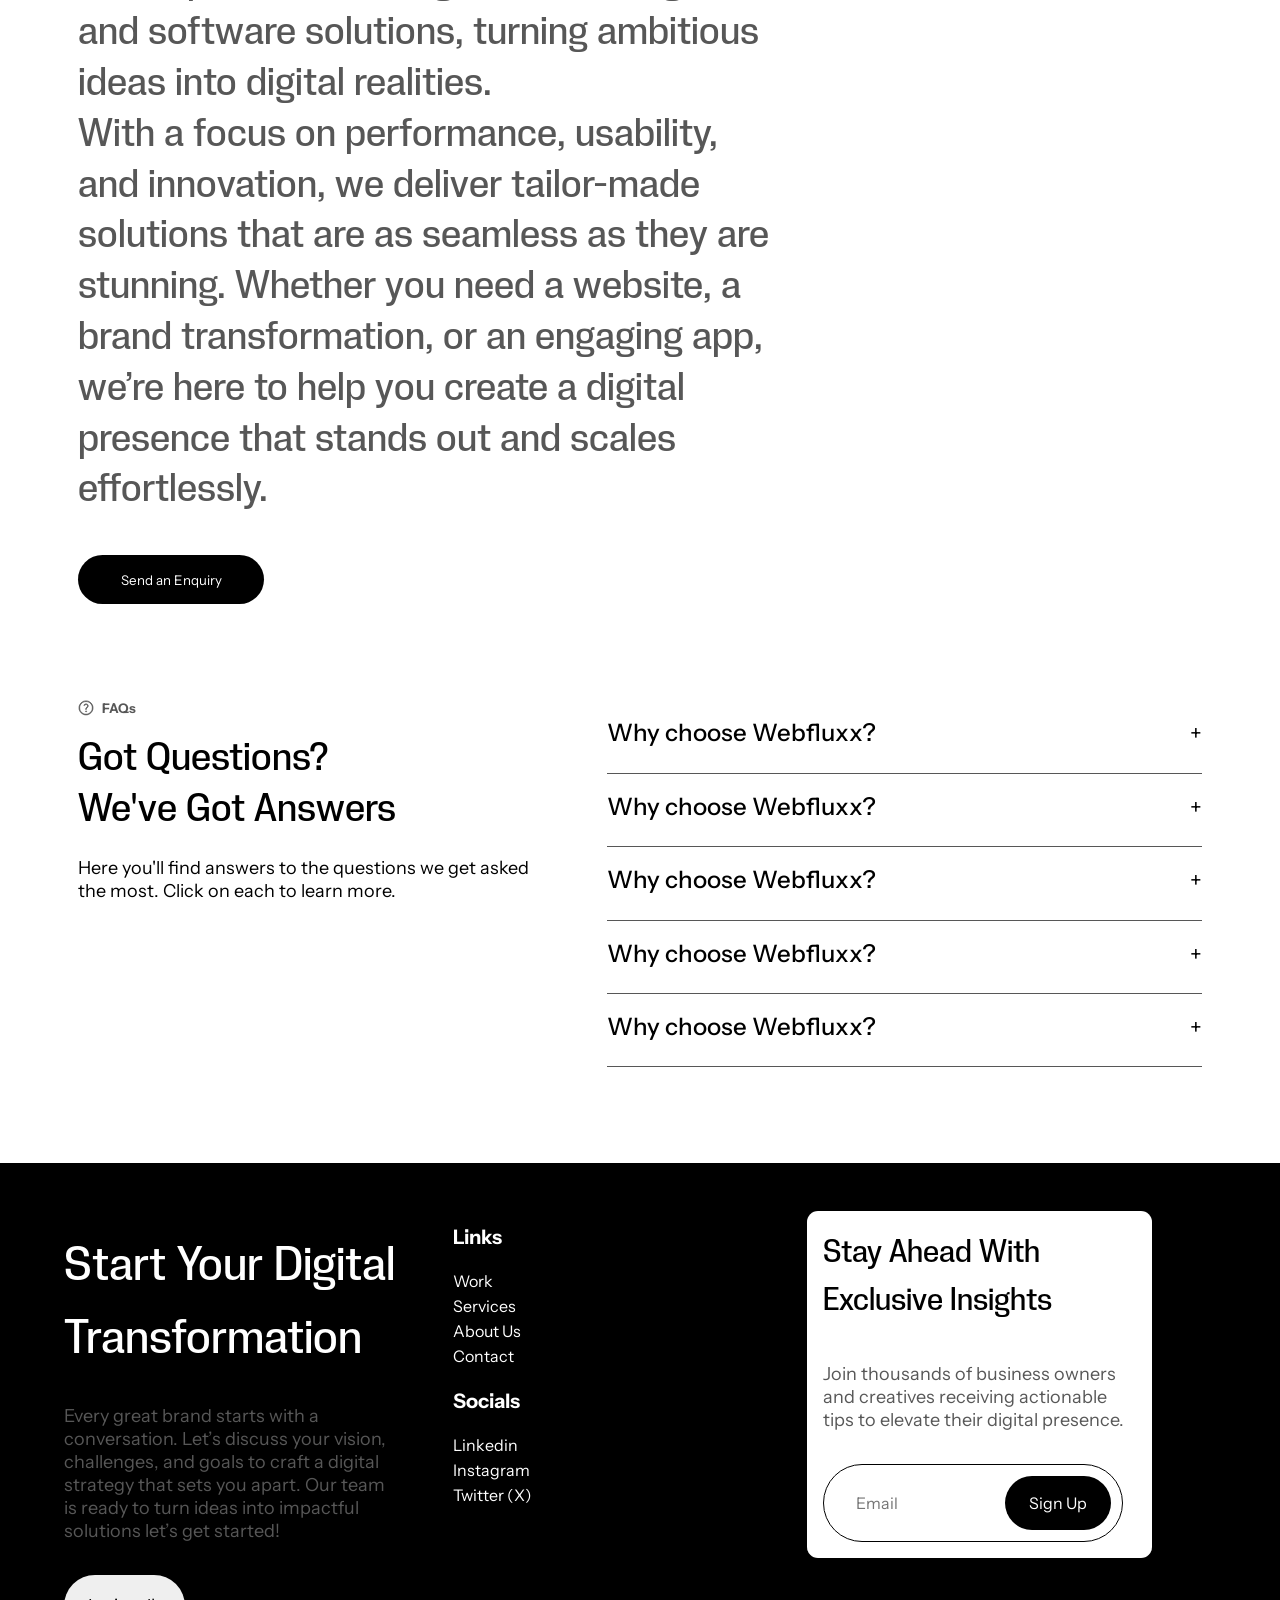
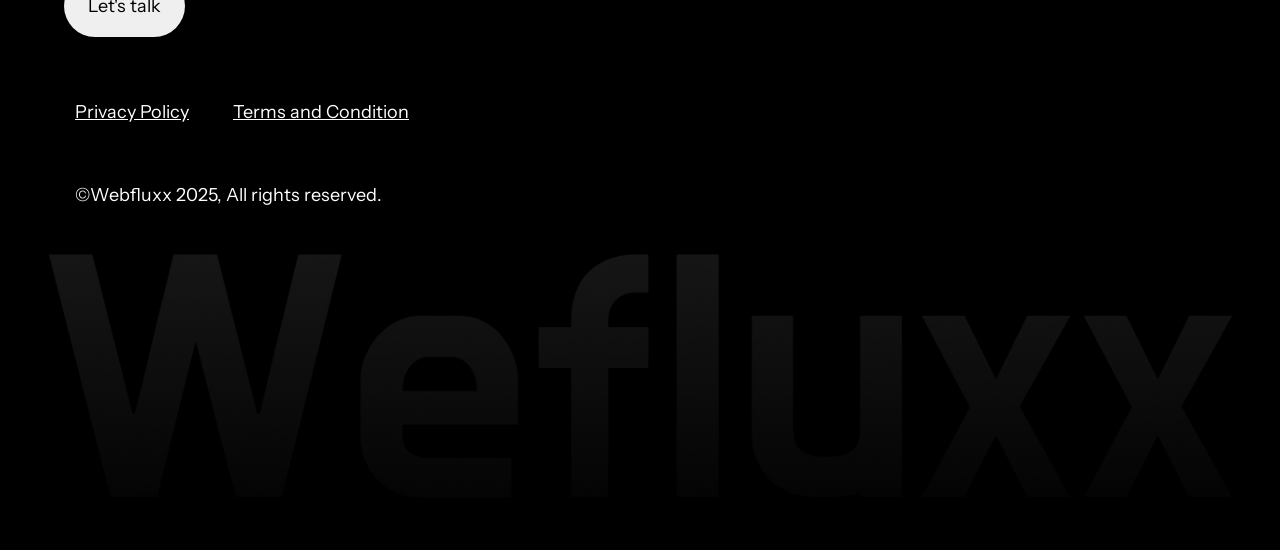
==== commit 5c82226c: "new commit" ====
--- a/index.html
+++ b/index.html
@@ -211,7 +211,7 @@
     <section class="testimonial-carousel">
       <!-- Header with Navigation Arrows -->
       <div class="wrapp">
-        <div class="text-service3">
+        <div class="text-service">
           <h5 class="vect-head3"><span><img src="/assets/feproj.svg" alt=""></span>Testimonials</h5>
           <h2 class="services-header">Trusted by Brands, <br>Backed by Results</h2>
           <p>
@@ -291,9 +291,11 @@
 
       <div class="faq-main">
         <div class="faq-left">
-          <h5 class="vect-head4"><span><img src="/assets/faqvect.svg" alt=""></span>FAQs</h5>
-          <h2 class="faqservices-header">Got Questions? <br> We've Got Answers</h2>
+          <div class="text-service">
+            <h5 class="vect-head4"><span><img src="/assets/faqvect.svg" alt=""></span>FAQs</h5>
+          <h2 class="services-header">Got Questions? <br> We've Got Answers</h2>
           <p>Here you'll find answers to the questions we get asked the most. Click on each to learn more.</p>
+          </div>
         </div>
     
         <div class="faq-right">
@@ -382,7 +384,7 @@
         </div>
         <!-- Header and Paragraph -->
         <div class="footer-part footer-header">
-          <div class="f-head">Start Your Digital Transformation</div>
+          <div class="f-head2">Start Your Digital Transformation</div>
           <p>
             Every great brand starts with a conversation. 
             Let’s discuss your vision, challenges, and goals 
@@ -394,14 +396,14 @@
         </div>
         <!-- Links Section -->
         <div class="footer-part footer-links">
-          <div class="f-head">Links</div>
+          <div class="f-head3">Links</div>
           <ul>
             <li><a href="#">Work</a></li>
             <li><a href="#">Services</a></li>
             <li><a href="#">About Us</a></li>
             <li><a href="#">Contact</a></li>
           </ul>
-          <div class="f-head link-2">Socials</div>
+          <div class="f-head3 link-2">Socials</div>
           <ul>
             <li><a href="#">Linkedin</a></li>
             <li><a href="#">Instagram</a></li>
--- a/style.css
+++ b/style.css
@@ -126,18 +126,16 @@
 
   }
   .hero-wrapper {
-    
     width: 960px;
-    height: 482px;
-
-  }
-  .hero h3 {
+
+  }
+  /* .hero h3 {
     font-size: 18px;
     font-weight: 600;
   }
   .hero p {
     font-size: 18px;
-  }
+  } */
   .hero .typing {
     font-family: PP Neue Corp;
     font-weight: 500;
@@ -145,11 +143,16 @@
     line-height: 107%;
     letter-spacing: 0%;
     text-align: center;
-    height: 240px;
+    margin: auto;
+    margin-top: 16px;
+    /* background: blue; */
     
   }
   .hero-paragraph {
-    padding: 42px 75px;
+    margin: auto;
+    margin-top: 42px;
+    width: 810px;
+    /* background: red; */
   }
   .service-container{
     /* height: 100vh; */
@@ -220,6 +223,7 @@
   font-size: 40px;
   line-height: 127%;
   letter-spacing: 0%;
+  margin-top: 12px;
   /* background: red; */
 }
 .faqservices-header {
@@ -310,6 +314,7 @@
   font-size: 18px;
   line-height: 127%;
   letter-spacing: 0%;
+  margin-top: 24px;
 
 }
 .text-service2 > p {
@@ -485,6 +490,7 @@
   display: flex;
   align-items: center;
   font-size: 18px;
+  margin-top: 24px;
 }
 .btn-wrapper{
   display: flex;
@@ -492,6 +498,7 @@
   height: 56px;
   gap: 14px;
   margin: auto;
+  margin-top: 42px;
 }
 .project-text-2 {
   font-family: PP Neue Corp;
@@ -720,6 +727,18 @@
   width: 857px;
 
 }
+.wresponsive-section {
+  /* background:blue; */
+  /* margin: auto; */
+  padding: 0px 78px;
+  margin-top: 96px;
+  margin-bottom: 52px;
+  display: flex;
+  flex-direction: column;
+  justify-content: space-between;
+  width: 857px;
+
+}
 .responsive-section2 {
   /* background:blue; */
   width: 1280px;
@@ -754,6 +773,10 @@
   width: 543px;
   height: 162px;
 }
+.wresponsive-section h1 {
+  width: 543px;
+  height: 162px;
+}
 .responsive-section2 h1 {
   width: 930px;
   height: 162px;
@@ -838,7 +861,7 @@
     padding: 0.5rem 1rem;
     background-color: #000000;
     border: none;
-    border-radius: 25px;
+    border-radius: 100px;
     padding: 16.5px 24px;
     cursor: pointer;
     color: #ffffff;
@@ -847,7 +870,7 @@
     padding: 0.5rem 1rem;
     background-color: transparent;
     border: 1px black solid;
-    border-radius: 25px;
+    border-radius: 100px;
     padding: 16.5px 24px;
     cursor: pointer;
     color: #000000;
@@ -866,15 +889,15 @@
     align-items: center;
   }
   .btn-view {
-    padding: 0.5rem 1rem;
     background-color: transparent;
     border: 1px black solid;
-    border-radius: 25px;
-    padding: 16.5px 24px;
+    border-radius: 100px;
+    padding: 16px 24px;
     cursor: pointer;
     color: #000000;
     margin: auto;
     display: flex;
+    margin-top: 42px;
     justify-content: center;
     font-size: 16px;
   }
@@ -944,22 +967,28 @@
     flex-direction: column;
     justify-content: space-around;
   }
-  .footer-newsletter .f-head{
+  .f-head2 {
+    width:333px;
+    margin-bottom: 0.5rem;
+    font-family: PP Neue Corp;
+    font-size: 48px;
+    font-weight: 500;
+  }
+  .f-head {
     width:232px;
-  }
-  .footer-newsletter .f-head,
-  .footer-header .f-head {
     margin-bottom: 0.5rem;
     font-family: PP Neue Corp;
     font-size: 32px;
-  }
-  .footer-links .f-head{
+    font-weight: 500;
+  }
+  .f-head3 {
     font-weight: 700;
     font-size: 20px;
     line-height: 100%;
     letter-spacing: 0%;
 
   }
+
   .footer-links ul{
     width: 89px;
     height: 90px;
@@ -969,14 +998,14 @@
     margin-top: 5px;
   }
   .footer-newsletter p,
-  .footer-header p, 
-  .footer-links p {
+  .footer-header p {
     margin:32px 0px;
     font-size: 18px;
     /* width: 402px; */
     font-weight: 400;
     line-height: 127%;
     letter-spacing: 0%;
+    color: #575757;
 
   }
   /* Input group: position button inside the input box */
@@ -1617,7 +1646,6 @@
     align-items: center;
     padding: 0px 24px;
     width: 342px;
-    height: 700px;
 
   }
   .hero h3 {
@@ -1636,6 +1664,9 @@
     display: flex;
     flex-direction: column;
     gap: 14px;
+    width: 342px;
+    margin: auto;
+    margin-top: 24px;
 
   }
   .hero .typing {
@@ -1645,21 +1676,20 @@
     line-height: 107%;
     letter-spacing: 0%;
     text-align: center;
-    height: 153px;
+    width: 342px;
     
   }
   
   .hero-paragraph {
     /* background: yellow; */
-    text-align: center;
-    margin-top: 75px;
-    width: 328px;
-    height: 140px;
+    text: center;
+    width: 342px;
+    margin: auto;
+    margin-top: 24px;
     font-weight: 400;
     font-size: 16px;
     line-height: 127%;
     letter-spacing: 0%;
-    padding: 7px;
 
   }
 
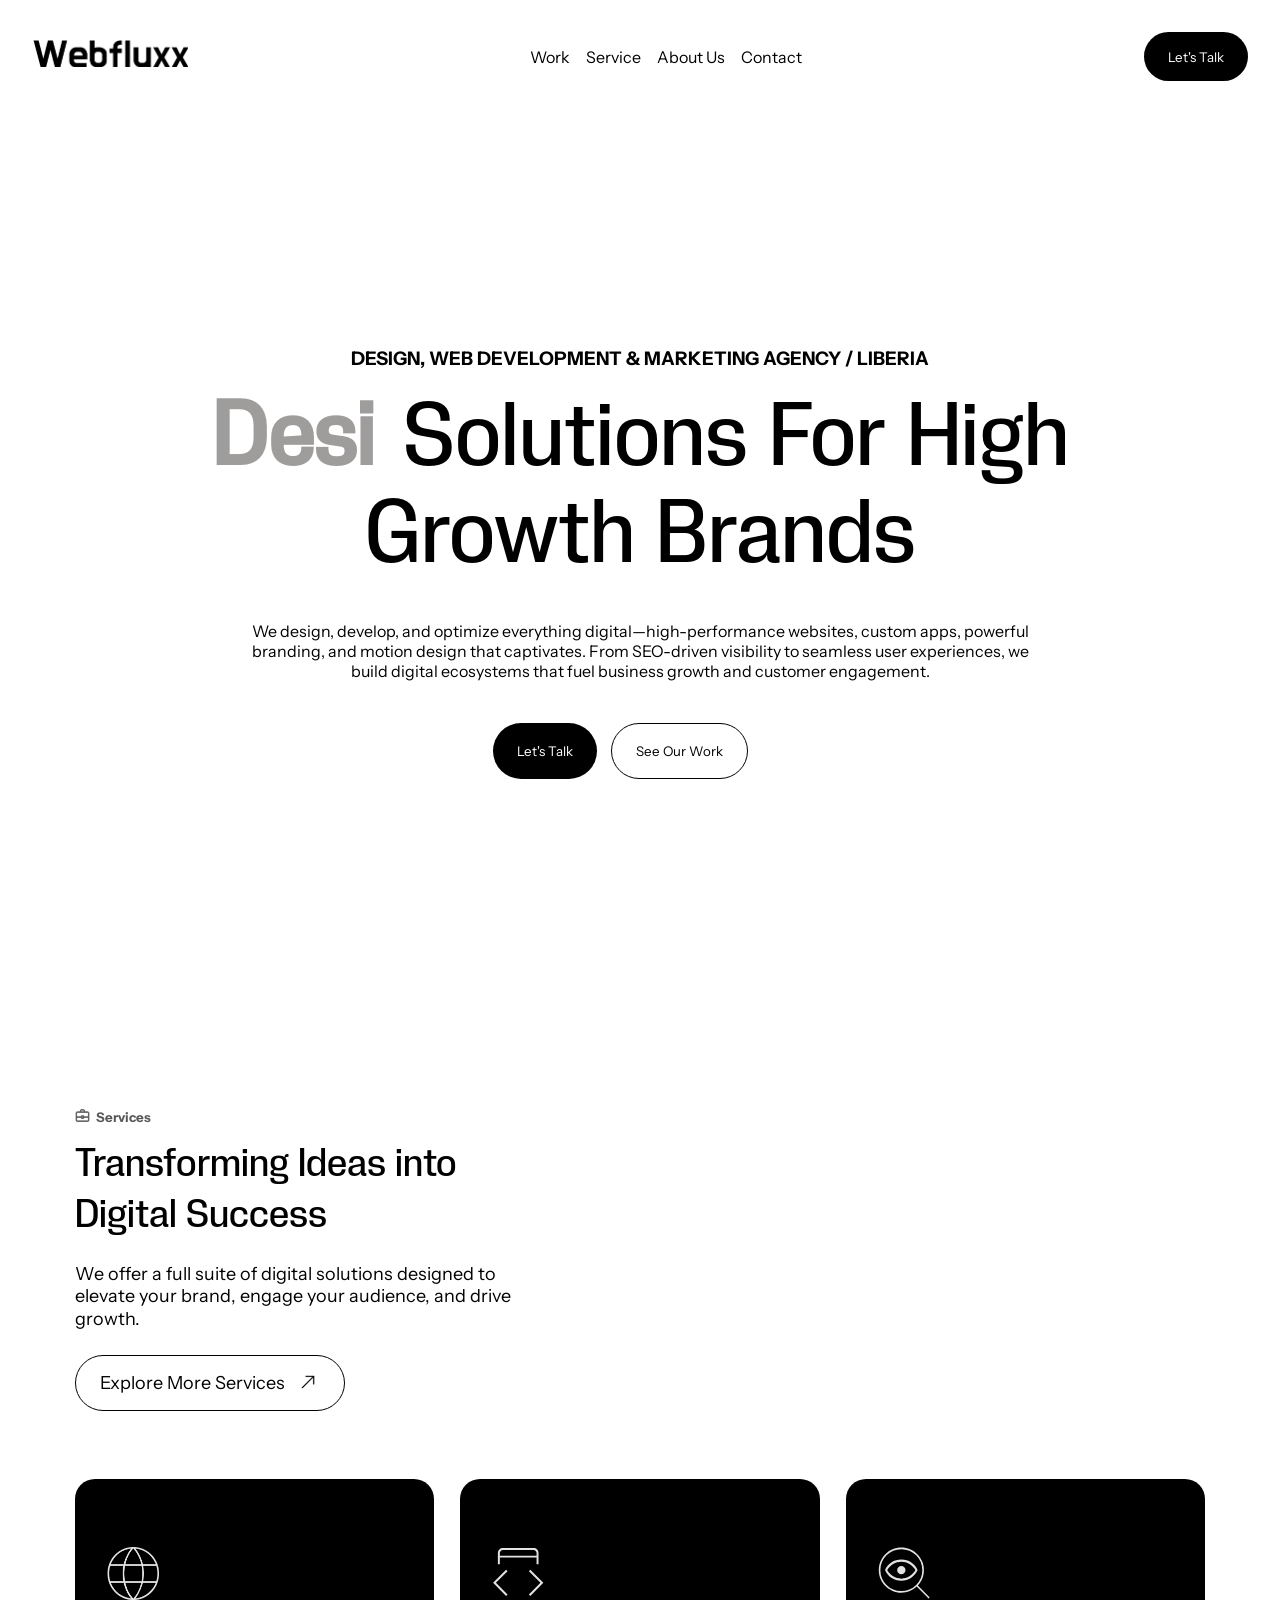
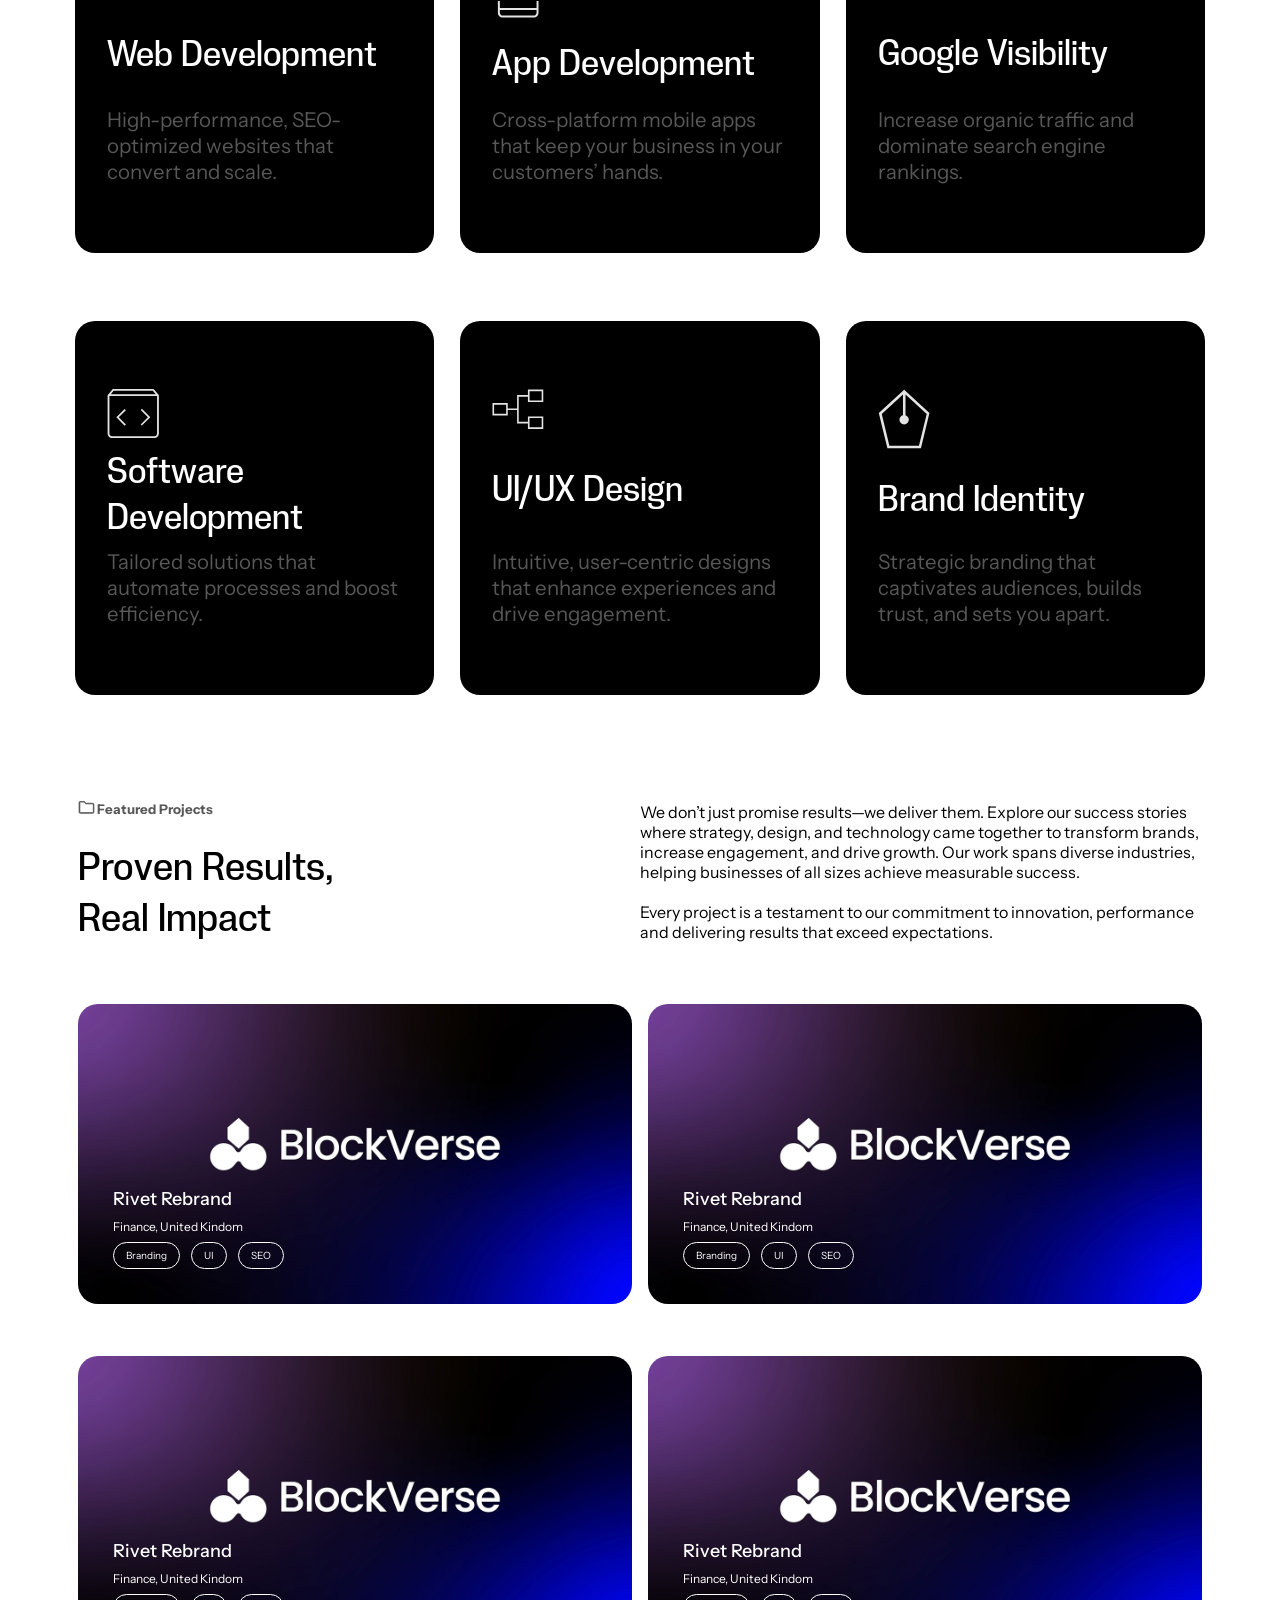
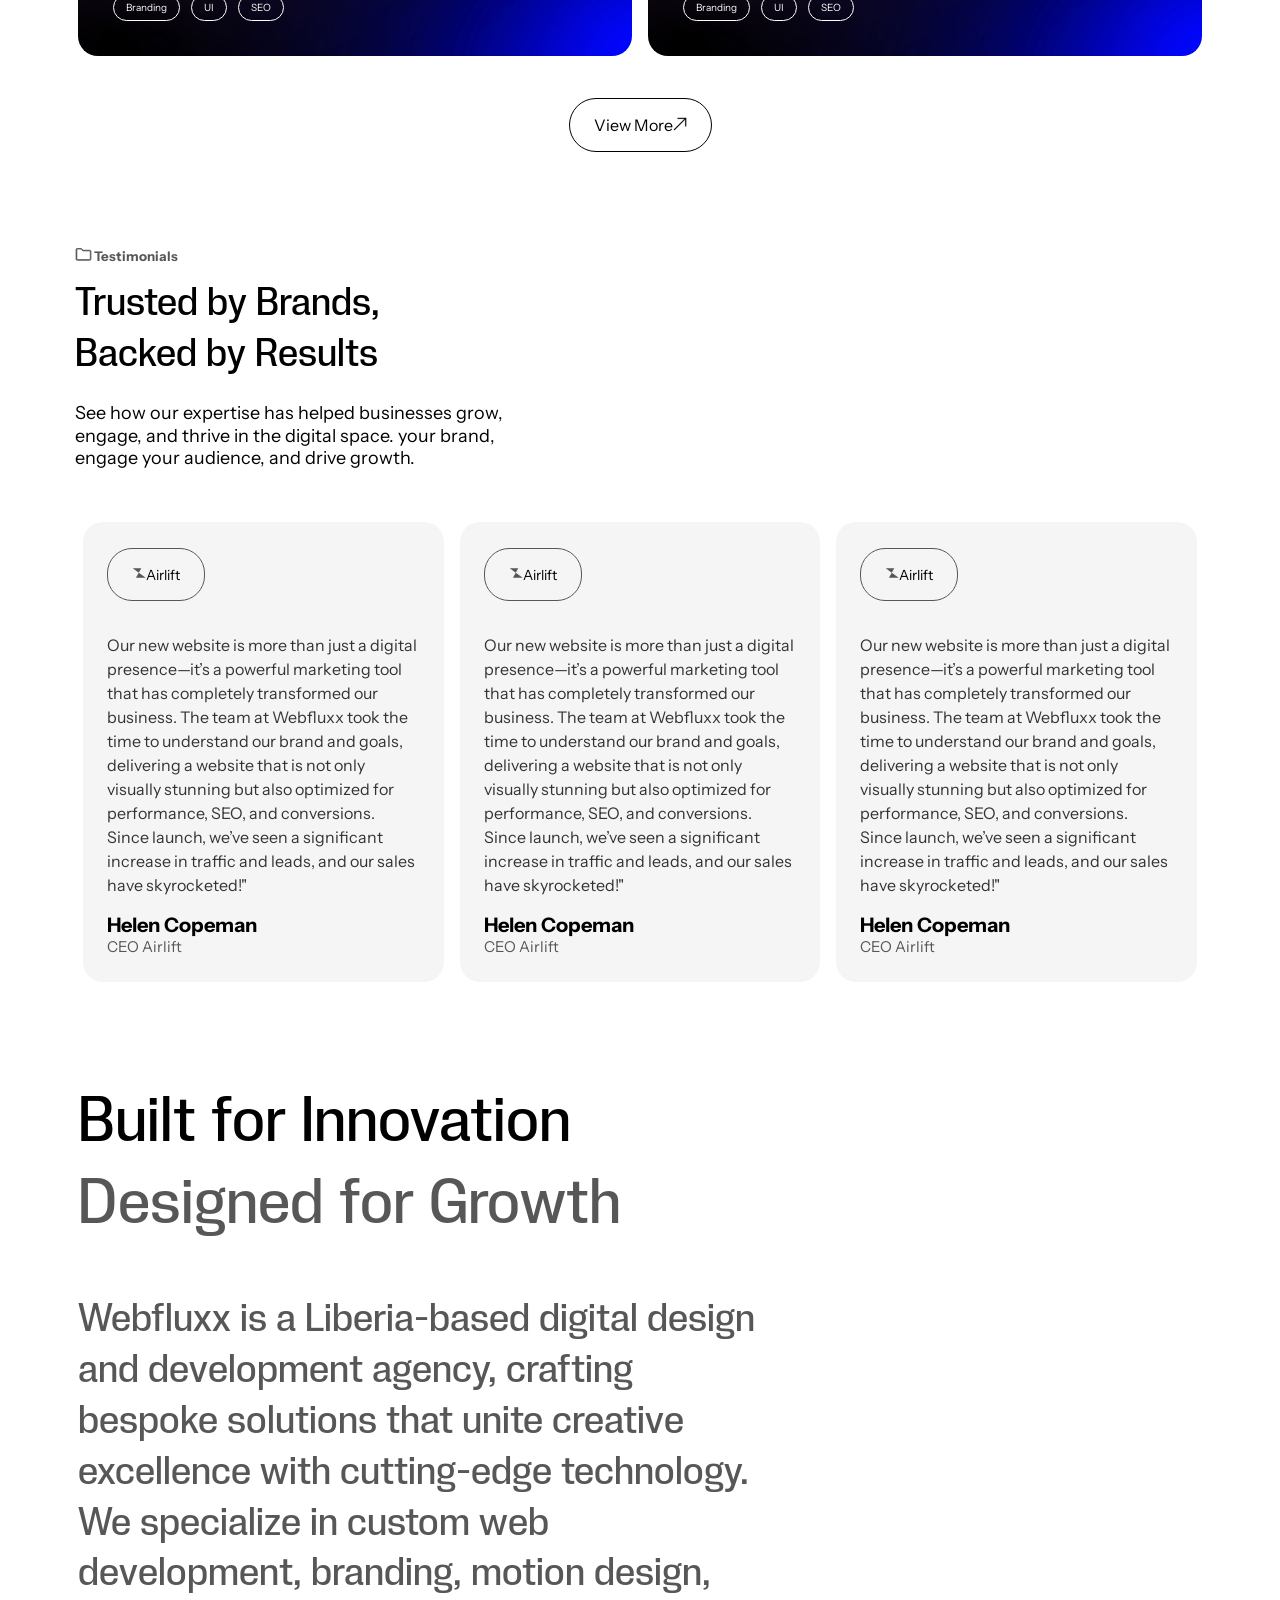
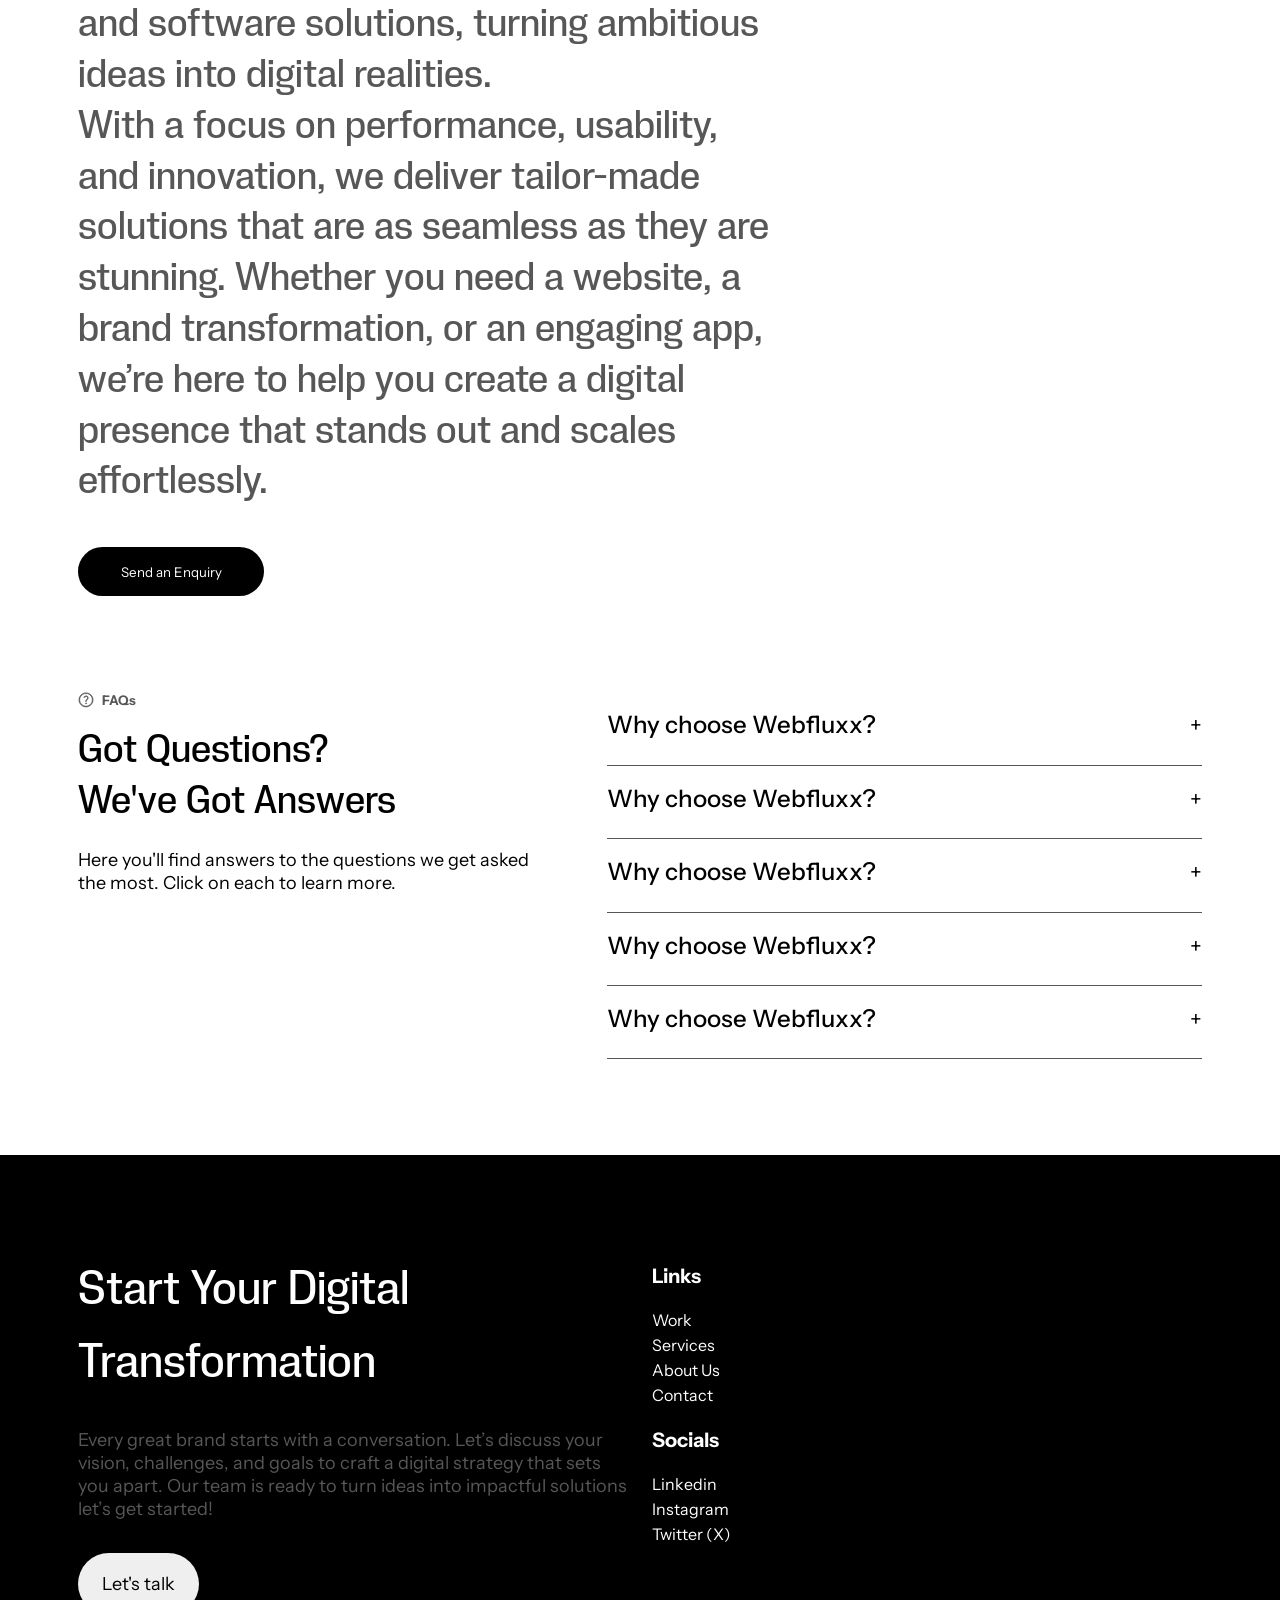
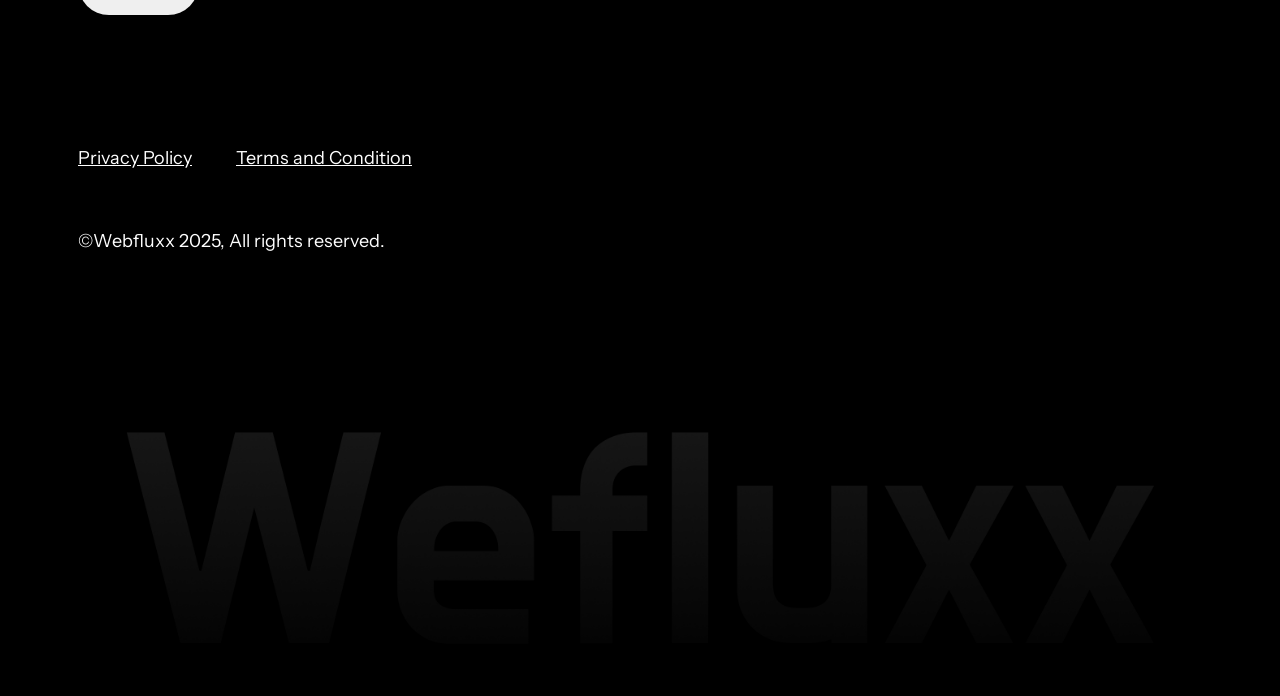
==== commit a68fbc60: "landing page" ====
--- a/index.html
+++ b/index.html
@@ -370,7 +370,7 @@
     <footer>
       <div class="footer-content">
         <!-- Newsletter Section: displayed first on 2 screens -->
-        <div class="footer-part footer-newsletter">
+        <!-- <div class="footer-part footer-newsletter">
           <div class="f-head">Stay Ahead With Exclusive Insights</div>
           <p>
             Join thousands of business owners and creatives 
@@ -381,9 +381,9 @@
             <input type="email" placeholder="Email" required />
             <button type="submit">Sign Up</button>
           </div>
-        </div>
+        </div> -->
         <!-- Header and Paragraph -->
-        <div class="footer-part footer-header">
+        <div class=" footer-header">
           <div class="f-head2">Start Your Digital Transformation</div>
           <p>
             Every great brand starts with a conversation. 
@@ -395,7 +395,7 @@
           <button class="f-button">Let's talk</button>
         </div>
         <!-- Links Section -->
-        <div class="footer-part footer-links">
+        <div class=" footer-links">
           <div class="f-head3">Links</div>
           <ul>
             <li><a href="#">Work</a></li>
--- a/style.css
+++ b/style.css
@@ -337,7 +337,7 @@
 .service-cards {
   display: flex;
   justify-content: space-between;
-  gap: 1rem;
+  gap: 26px;
   margin-top: 52px
 
 }
@@ -520,9 +520,10 @@
 .project-container{
   width: 100%;
   /* height: 100vh; */
-  padding: 78px;
+  padding: 0px 78px;
   /* background: green; */
   margin: auto;
+  margin-top: 96px;
 }
 
 .project-top{
@@ -821,6 +822,7 @@
   font-size: 40px;
   line-height: 127%;
   letter-spacing: 0%; 
+  margin-top: 52px;
 }
 .responsive-section2 .par {
   font-family: Instrument Sans;
@@ -916,14 +918,14 @@
   footer {
     background: #000000;
     color: #fff;
+    padding: 96px 78px 0px 78px;
   }
   .footer-content {
     display: flex;
     flex-direction: column;
     gap: 1.5rem;
-    padding: 3rem;
-    max-width: 1200px;
-    /* margin: 0 auto; */
+    /* max-width: 1200px; */
+    /* background:red; */
   }
   .footer-part {
     padding: 1rem;
@@ -932,6 +934,7 @@
     padding: 20px 24px;
     font-size: 18px;
     border-radius: 50px;
+    margin-top: 32px;
     border: none;
   }
   .footer-end {
@@ -939,9 +942,9 @@
     display: flex;
     flex-direction: column;
     justify-content: space-between;
-    padding-left: 75px;
     font-size: 18px;
     font-weight: 400;
+    margin-top: 132px;
   }
   .footerend-wrapper {
     width: 334px;
@@ -963,15 +966,16 @@
     background: white;
     color: black;
     border-radius: 11px;
+    margin-top: 15px;
     display: flex;
     flex-direction: column;
     justify-content: space-around;
   }
   .f-head2 {
     width:333px;
-    margin-bottom: 0.5rem;
     font-family: PP Neue Corp;
     font-size: 48px;
+    /* background:blue; */
     font-weight: 500;
   }
   .f-head {
@@ -986,6 +990,7 @@
     font-size: 20px;
     line-height: 100%;
     letter-spacing: 0%;
+    margin-top: 15px;
 
   }
 
@@ -997,9 +1002,18 @@
   .footer-links ul li{
     margin-top: 5px;
   }
-  .footer-newsletter p,
+  .footer-newsletter p{
+    font-family: Instrument Sans;
+    font-weight: 400;
+    font-size: 18px;
+    line-height: 127%;
+    letter-spacing: 0%;
+    width: 402px;
+    margin-top: 24px;
+
+  }
   .footer-header p {
-    margin:32px 0px;
+    margin-top: 32px;
     font-size: 18px;
     /* width: 402px; */
     font-weight: 400;
@@ -1061,6 +1075,7 @@
   .footer-image {
     width: 100%;
     padding: 3rem;
+    margin-top: 132px;
     
   }
 
@@ -1574,7 +1589,34 @@
       right: 0;
       padding: 2rem;
   }
-  
+  .f-head2{
+    font-family: PP Neue Corp;
+    font-weight: 500;
+    font-size: 24px;
+    line-height: 127%;
+    letter-spacing: 0%;
+    width:167px;
+
+  }
+  .footer-header p{
+    font-family: Instrument Sans;
+    font-weight: 400;
+    font-size: 16px;
+    line-height: 127%;
+    letter-spacing: 0%;
+    margin-top: 18px;
+
+  }
+  footer{
+    padding: 34px 29px;
+  }
+  .f-button {
+    padding: 17.5px 22.5px;
+    font-size: 16px;
+    border-radius: 50px;
+    margin-top: 32px;
+    border: none;
+  }
 
   .navbar.active .nav-items li {
       border-bottom: 1px solid grey;
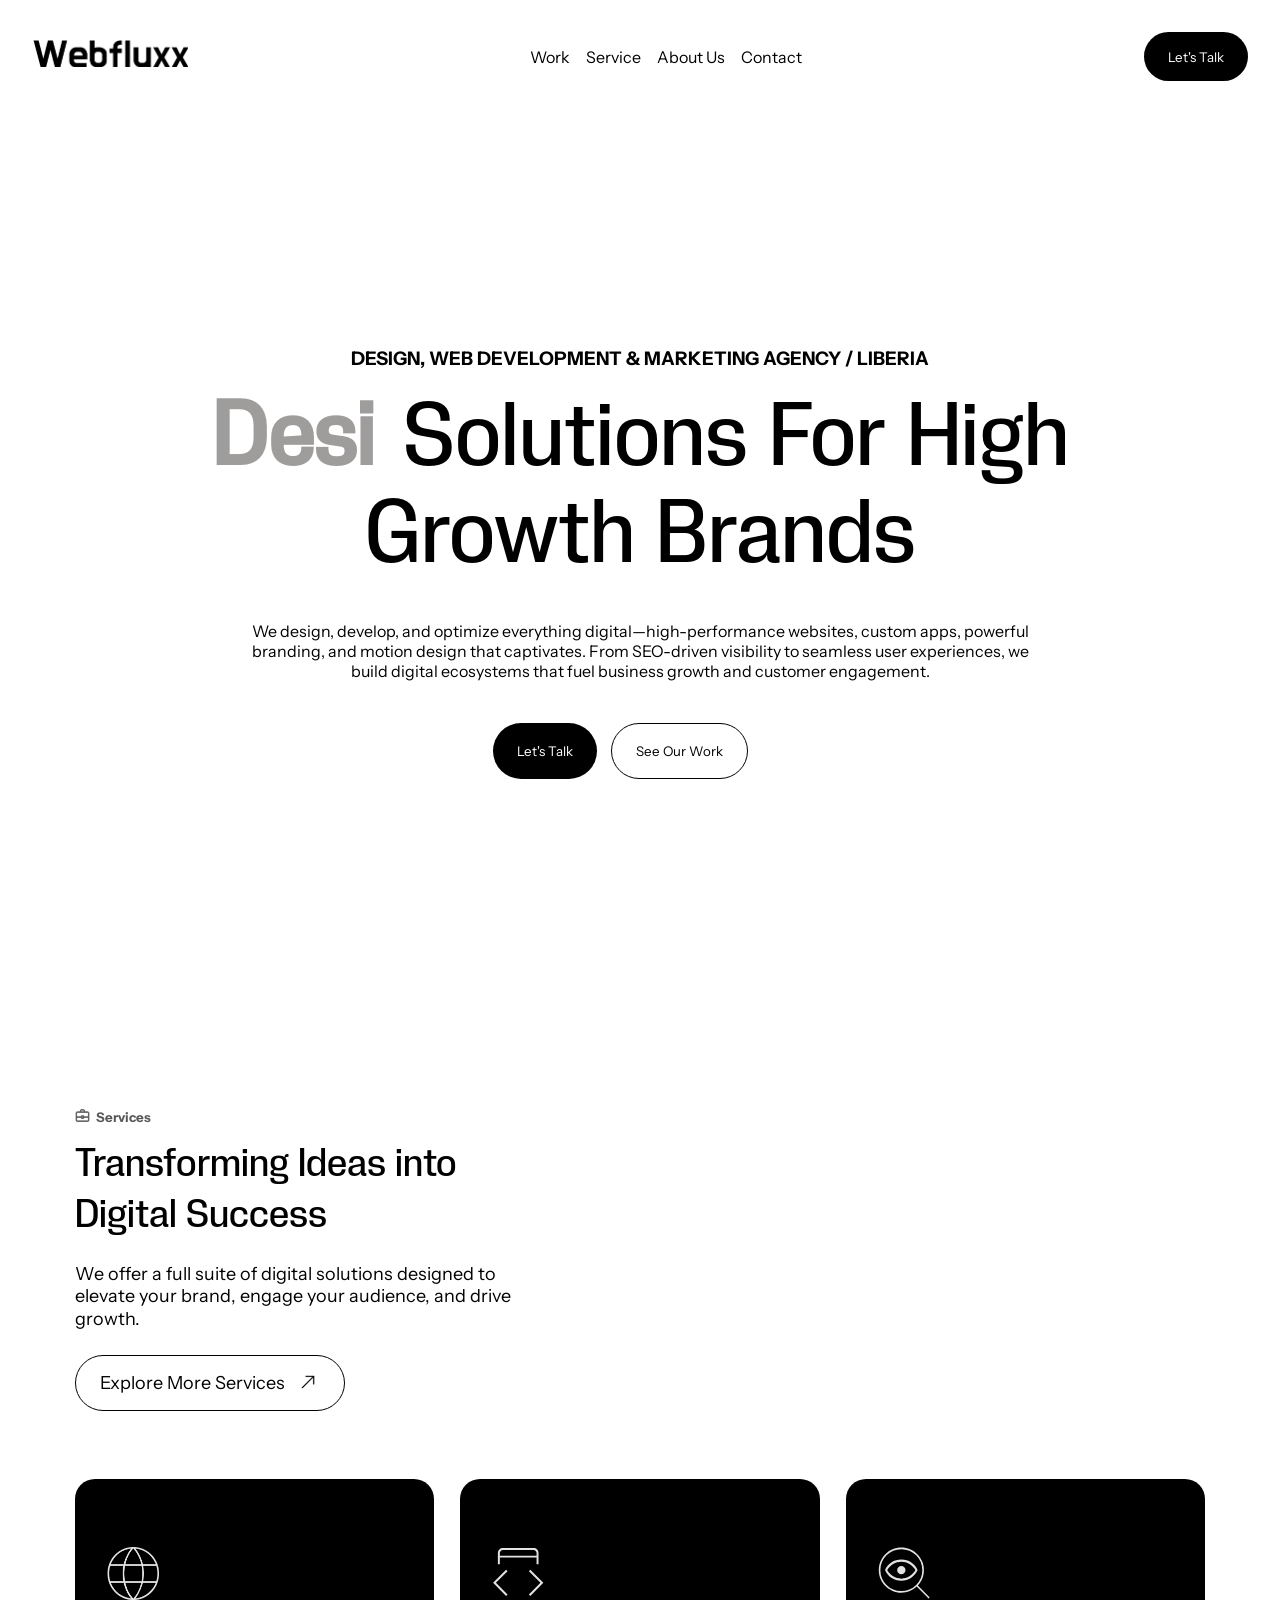
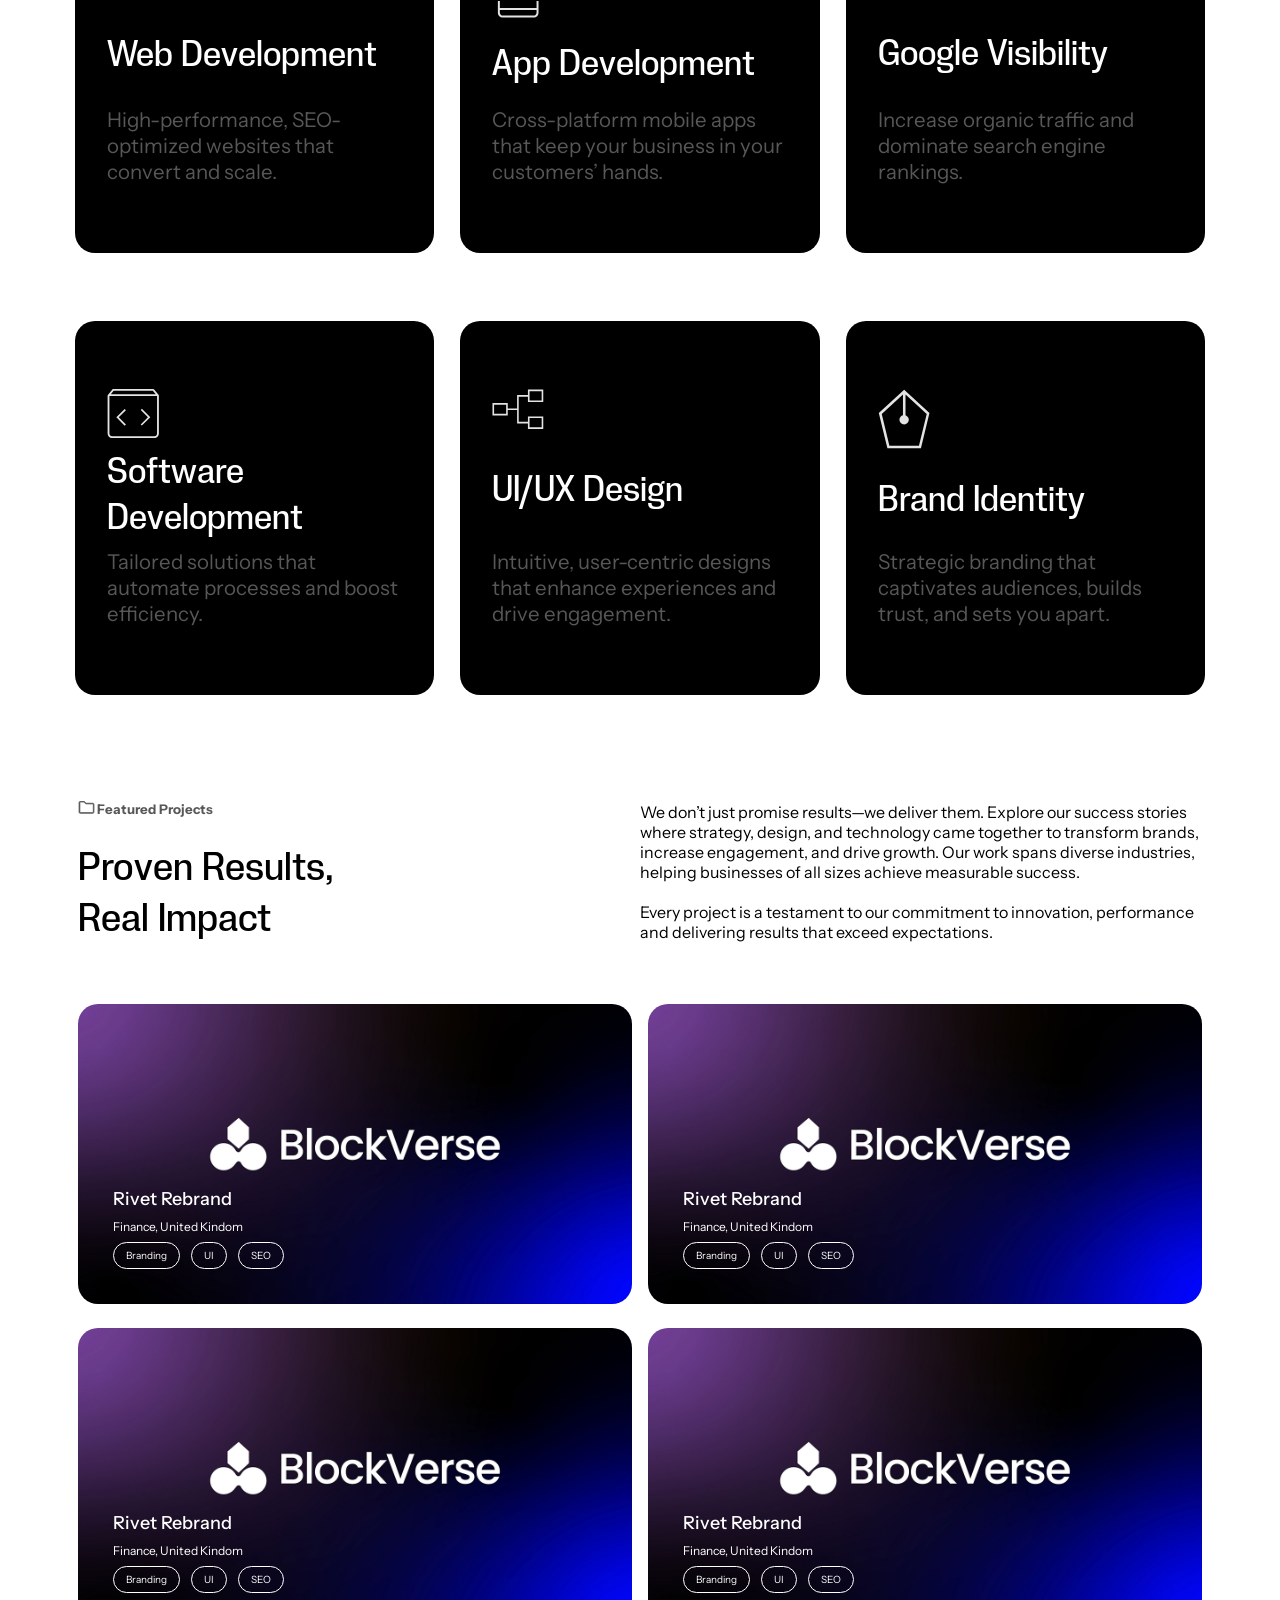
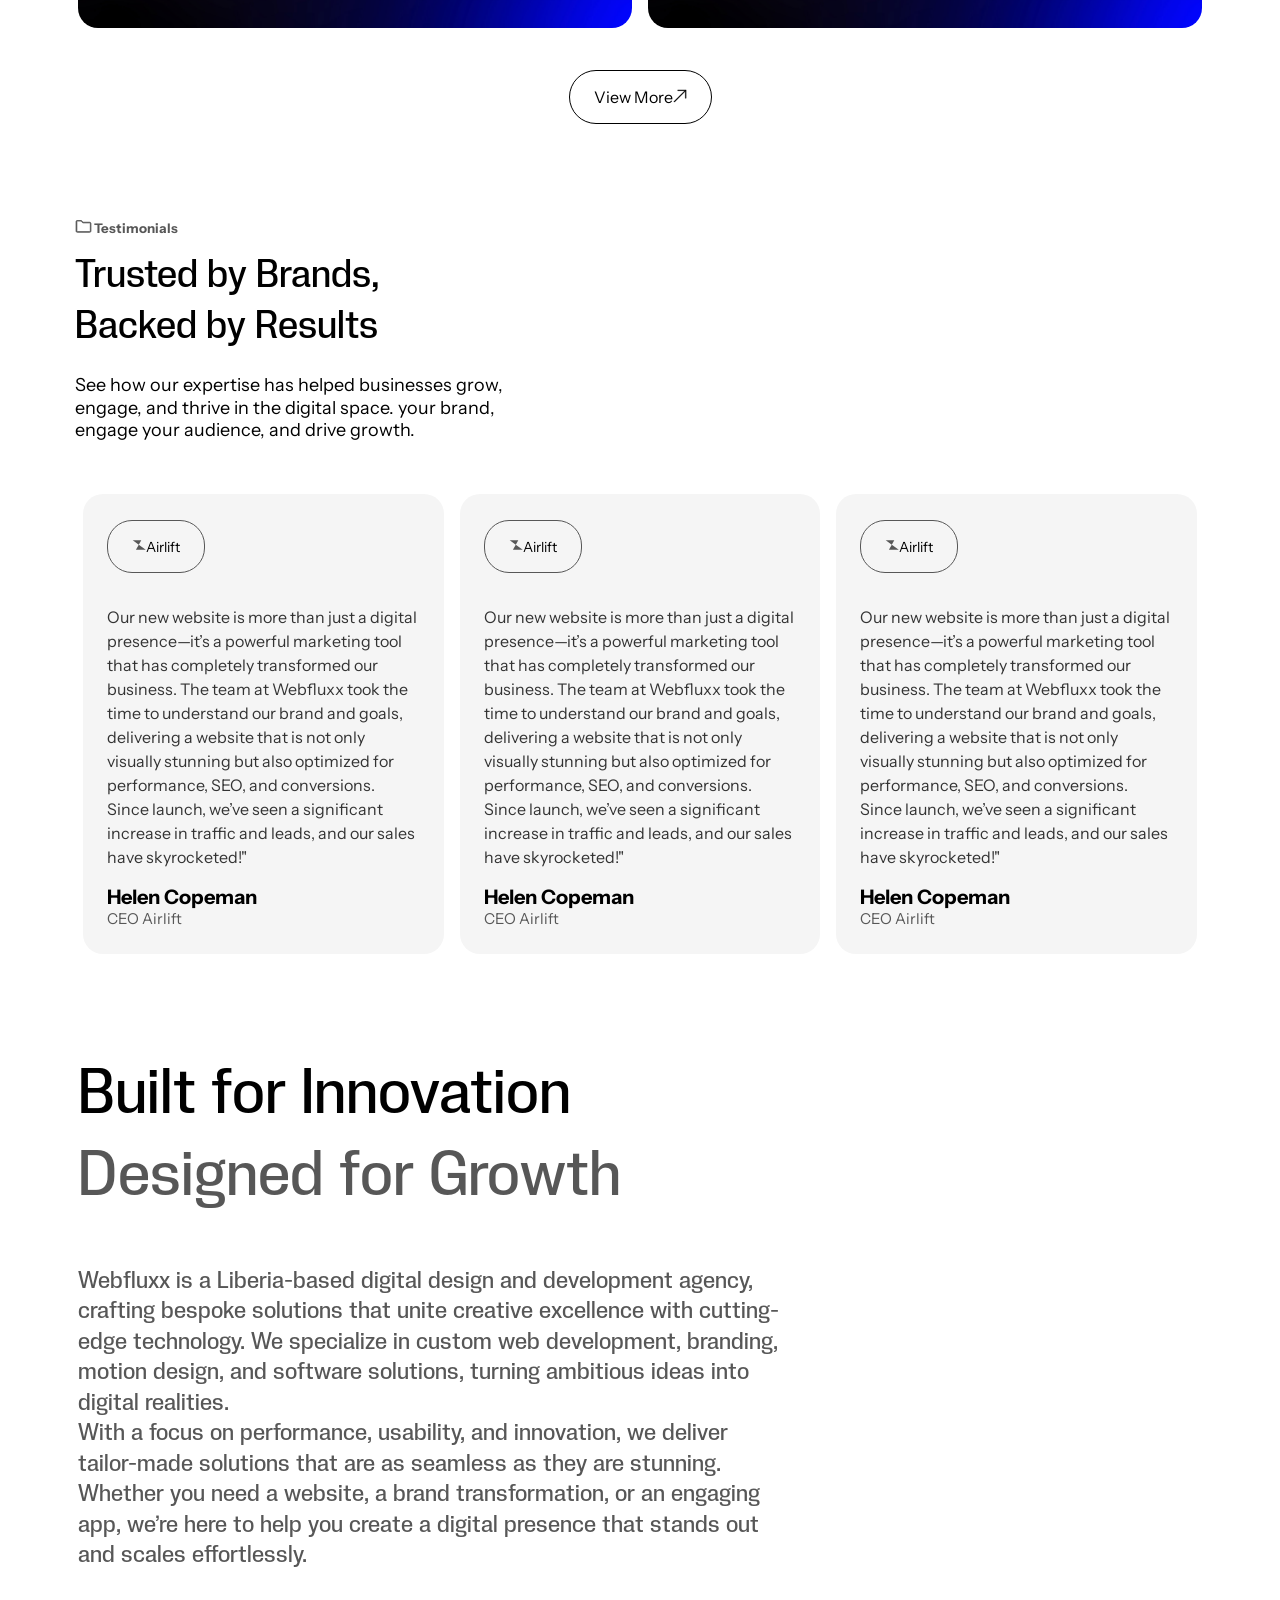
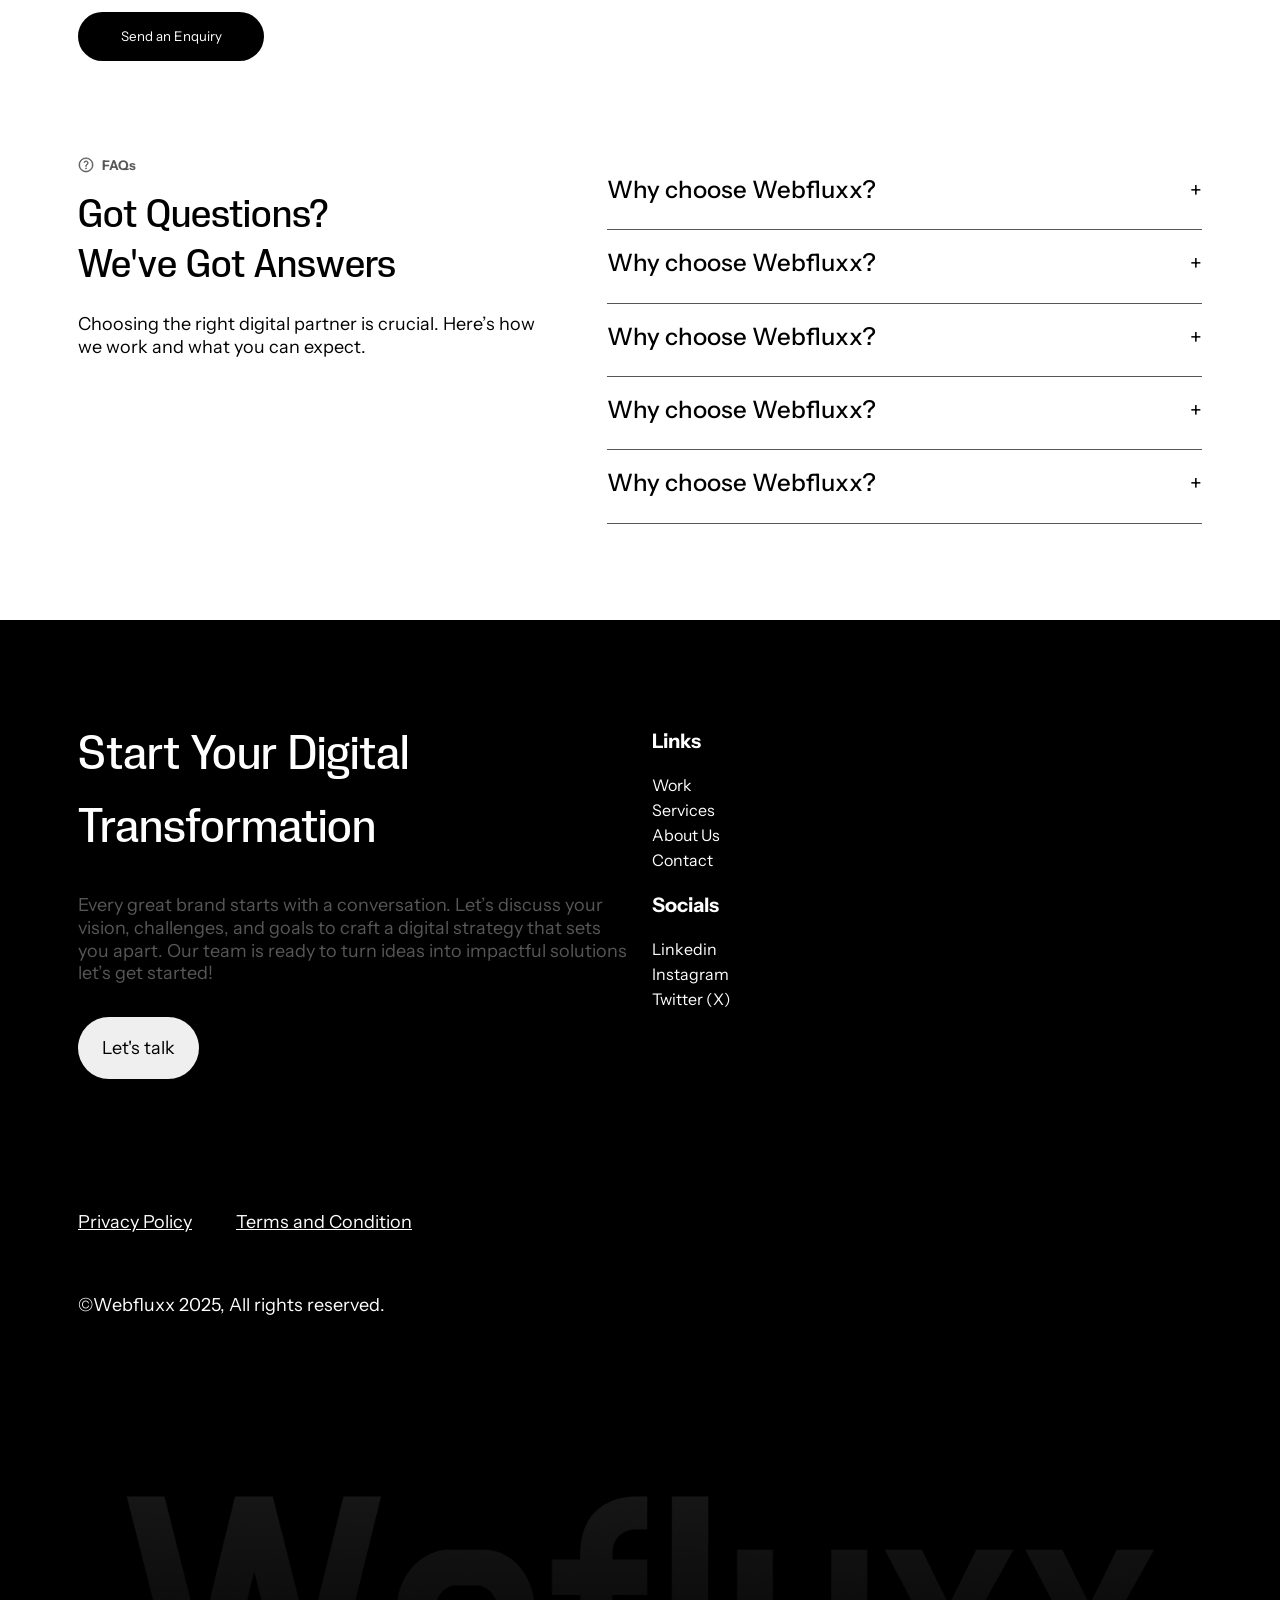
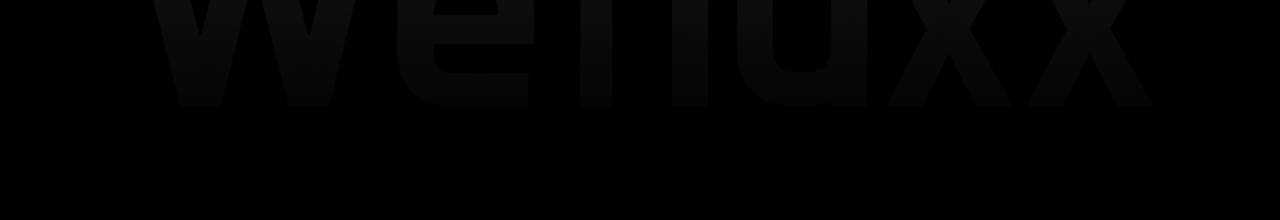
==== commit 3a2e2ac8: "new" ====
--- a/index.html
+++ b/index.html
@@ -149,7 +149,8 @@
         </div>
       </div>
       <!-- Row 1: first card 1, second 2 -->
-      <div class="card-row2">
+      <div class="card-rowwrap">
+        <div class="card-row2">
         <div class="card2 card-1">
           <img src="/assets/Rectangle 2.png" alt="Profile A"/>
           <div class="card-content2">
@@ -205,6 +206,7 @@
       </div>
       <button class="btn-view">View More <span><img class="arrside" src="/assets/arrside.svg" alt=""></span> </button>
         
+      </div>
       </div>
     </div>
 
@@ -294,7 +296,10 @@
           <div class="text-service">
             <h5 class="vect-head4"><span><img src="/assets/faqvect.svg" alt=""></span>FAQs</h5>
           <h2 class="services-header">Got Questions? <br> We've Got Answers</h2>
-          <p>Here you'll find answers to the questions we get asked the most. Click on each to learn more.</p>
+          <p>
+            Choosing the right digital partner is crucial.
+            Here’s how we work and what you can expect.
+          </p>
           </div>
         </div>
     
--- a/style.css
+++ b/style.css
@@ -113,21 +113,19 @@
   
 
    /* Hero section styling */
-    .hero {
+  .hero {
     max-width: 100%;
     height: 100vh;
-    background: #ffffff;
+    /* background: #ffffff; */
     display: flex;
     justify-content: center;
     flex-direction: column;
     align-items: center;
     text-align: center;
-    
-
   }
   .hero-wrapper {
     width: 960px;
-
+    /* background: blue; */
   }
   /* .hero h3 {
     font-size: 18px;
@@ -145,7 +143,7 @@
     text-align: center;
     margin: auto;
     margin-top: 16px;
-    /* background: blue; */
+    /* background: pink; */
     
   }
   .hero-paragraph {
@@ -247,7 +245,7 @@
   display: flex;
   flex-direction: column;
   /* background: red; */
-  justify-content: space-between;
+  /* justify-content: space-between; */
   width: 481px;
   /* gap: 24px; */
 }
@@ -272,7 +270,7 @@
   justify-content: space-between;
   
 }
-.text-service > h1 > span {
+/* .text-service > h1 > span {
   color: #7f2736;
   font-size: 40px;
   font-weight: 700;
@@ -289,8 +287,8 @@
   font-size: 40px;
   font-weight: 700;
   line-height: 180%;
-}
-.text-service > h1 {
+} */
+/* .text-service > h1 {
   color: #080809;
   font-size: 40px;
   font-weight: 700;
@@ -307,7 +305,7 @@
   font-size: 40px;
   font-weight: 700;
   line-height: 180%;
-}
+} */
 .text-service > p {
   color: #000000;
   font-weight: 400;
@@ -317,6 +315,14 @@
   margin-top: 24px;
 
 }
+/* .text-service2 > p {
+  color: #000000;
+  font-weight: 400;
+  font-size: 18px;
+  line-height: 127%;
+  letter-spacing: 0%;
+
+}
 .text-service2 > p {
   color: #000000;
   font-weight: 400;
@@ -324,15 +330,7 @@
   line-height: 127%;
   letter-spacing: 0%;
 
-}
-.text-service2 > p {
-  color: #000000;
-  font-weight: 400;
-  font-size: 18px;
-  line-height: 127%;
-  letter-spacing: 0%;
-
-}
+} */
 
 .service-cards {
   display: flex;
@@ -721,75 +719,18 @@
   /* margin: auto; */
   padding: 0px 78px;
   margin-top: 96px;
-  margin-bottom: 52px;
   display: flex;
   flex-direction: column;
-  justify-content: space-between;
   width: 857px;
 
 }
-.wresponsive-section {
-  /* background:blue; */
-  /* margin: auto; */
-  padding: 0px 78px;
-  margin-top: 96px;
-  margin-bottom: 52px;
-  display: flex;
-  flex-direction: column;
-  justify-content: space-between;
-  width: 857px;
-
-}
-.responsive-section2 {
-  /* background:blue; */
-  width: 1280px;
-  margin: auto;
-  margin-top: 96px;
-  margin-bottom: 52px;
-  border-radius: 8px;
-  display: flex;
-  flex-direction: column;
-  justify-content: space-between;
-}
-.builtresponsive-section {
-  /* background:blue; */
-  padding-left: 78px;
-  margin-top: 96px;
-  width: 856px;
-  height: 984px;
-  gap: 52px;
-  border-radius: 8px;
-  display: flex;
-  flex-direction: column;
-  justify-content: space-between;
-}
-.responsive-section5 {
-  /* background:blue; */
-  padding: 3rem;
-  width: 840px;
-  border-radius: 8px;
-}
+
 /* Header styling with two different colors */
 .responsive-section h1 {
   width: 543px;
-  height: 162px;
-}
-.wresponsive-section h1 {
-  width: 543px;
-  height: 162px;
-}
-.responsive-section2 h1 {
-  width: 930px;
-  height: 162px;
-}
-.builtresponsive-section h1 {
-  width: 543px;
-  height: 162px;
-}
-.responsive-section5 .first-part,
-.responsive-section .first-part,
-.responsive-section2 .first-part,
-.builtresponsive-section .first-part {
+}
+
+.responsive-section .first-part {
   font-family: PP Neue Corp;
   color: #000000; 
   font-weight: 500;
@@ -800,10 +741,7 @@
 
 
 }
-.responsive-section5 .second-part,
-.responsive-section .second-part,
-.responsive-section2 .second-part,
-.builtresponsive-section .second-part {
+.responsive-section .second-part {
   font-family: PP Neue Corp;
   color: #575757;
   font-weight: 500;
@@ -813,13 +751,11 @@
 
 }
 /* Paragraph styling */
-.responsive-section5 p,
-.responsive-section p,
-.builtresponsive-section p {
+.responsive-section p {
   font-family: PP Neue Corp;
   color: #575757;
   font-weight: 500;
-  font-size: 40px;
+  font-size: 24px;
   line-height: 127%;
   letter-spacing: 0%; 
   margin-top: 52px;
@@ -832,6 +768,13 @@
   margin-top: 24px;
   color: #575757;
   
+}
+.two-res {
+  font-family: Instrument Sans;
+  font-weight: 500;
+  font-size: 40px;
+  line-height: 127%;
+  letter-spacing: 0%;
 }
 
 
@@ -918,7 +861,7 @@
   footer {
     background: #000000;
     color: #fff;
-    padding: 96px 78px 0px 78px;
+    padding: 96px 78px 60px 78px;
   }
   .footer-content {
     display: flex;
@@ -1336,13 +1279,15 @@
   padding-right: 75px;
 
 }
+.card-rowwrap {
+  margin-top: 52px;
+}
 .card-row2 {
   display: flex;
   gap: 1rem;
-  margin-bottom: 1.5rem;
-  margin-top: 52px;
   align-items: stretch;
   /* background: orange; */
+  margin-top: 24px;
 
 }
 /* “Large” and “Small” cards */
@@ -1552,6 +1497,7 @@
   .btn-wrap, .lta-btn {
     display: block;
   }
+  
   /* Show the menu toggle */
   .menu-toggle {
     display: block;
@@ -1686,7 +1632,7 @@
     justify-content: center;
     flex-direction: column;
     align-items: center;
-    padding: 0px 24px;
+    /* padding: 0px 24px; */
     width: 342px;
 
   }
@@ -1719,6 +1665,8 @@
     letter-spacing: 0%;
     text-align: center;
     width: 342px;
+    margin: auto;
+
     
   }
   
@@ -1753,11 +1701,11 @@
   }
   .service-container{
     padding: 0px 24px 0px 24px;
+    /* background: red; */
   }
   .service-container2{
     padding: 0px 24px 0px 24px;
     margin-top: 64px;
-    /* background: red; */
   }
   .text-service {
     display: flex;
@@ -1766,7 +1714,6 @@
     justify-content: space-between;
     width: 342px;
     gap: 24px;
-    margin-top: 64px;
   
   }
   .text-service3 {
@@ -1831,6 +1778,7 @@
     font-size: 16px;
     line-height: 127%;
     letter-spacing: 0%;
+    margin-top: 24px;
   }
   .text-service2 > p {
     color: #000000;
@@ -1897,8 +1845,8 @@
   }
   .project-top{
     display: flex;
-    justify-content: space-between;
-    align-items: center;
+    /* justify-content: space-between; */
+    /* align-items: center; */
     flex-direction: column;
     height: 355px;
     /* background: pink; */
@@ -1930,7 +1878,8 @@
   }
   .project-container{
     width: 100%;
-    padding: 24px;
+    margin-top: 64px;
+    padding: 0px 24px;
     /* background: green; */
   }
   .top-right {
@@ -1939,8 +1888,8 @@
     display: flex;
     flex-direction: column;
     width: 100%;
-    align-item: center;
-    margin-top: 42px;
+    /* align-item: center; */
+    margin-top: 11px;
     /* background: blue; */
   
   }
@@ -2008,6 +1957,9 @@
     background: transparent;
     color: #9F9C9C;
     border: 1px solid #9F9C9C;
+  }
+  .card-rowwrap {
+    margin-top: 42px;
   }
   .card-row2 { 
     flex-direction: column; 
@@ -2073,17 +2025,8 @@
     margin: auto;
 
   }
-  .builtresponsive-section {
-    padding: 24px;
-    width: 100%;
-    /* background: red; */
-    height: 679px;
-    border-radius: 8px;
-    margin-top: 64px;
-  }
-  .responsive-section .first-part, 
-  .responsive-section2 .first-part, 
-  .builtresponsive-section .first-part {
+  
+  .responsive-section .first-part {
     font-family: PP Neue Corp;
     color: #000000; 
     font-weight: 500;
@@ -2092,17 +2035,14 @@
     width: 342px;
   
   }
-  .responsive-section h1,
-  .builtresponsive-section h1 {
+  .responsive-section h1 {
     width: 342px;
-    height: 152px;
     /* width: 100%; */
+    /* background: red; */
   }
   .responsive-section2 h1 {
     width: 246px;
   }
-  .builtresponsive-section .second-part,
-  .responsive-section2 .second-part,
   .responsive-section .second-part {
     font-family: PP Neue Corp;
     color: #575757;
@@ -2113,13 +2053,14 @@
   
   }
   
-  .responsive-section p,
-  .builtresponsive-section p {
+  .responsive-section p {
     font-family: PP Neue Corp;
     font-weight: 500;
-    font-size: 23px;
-    line-height: 127%;
-    letter-spacing: 0%;
+    font-size: 22px;
+    line-height: 127%;
+    letter-spacing: 0%;
+    margin-top: 24px;
+    /* background: red; */
 
   }
   .responsive-section .par {
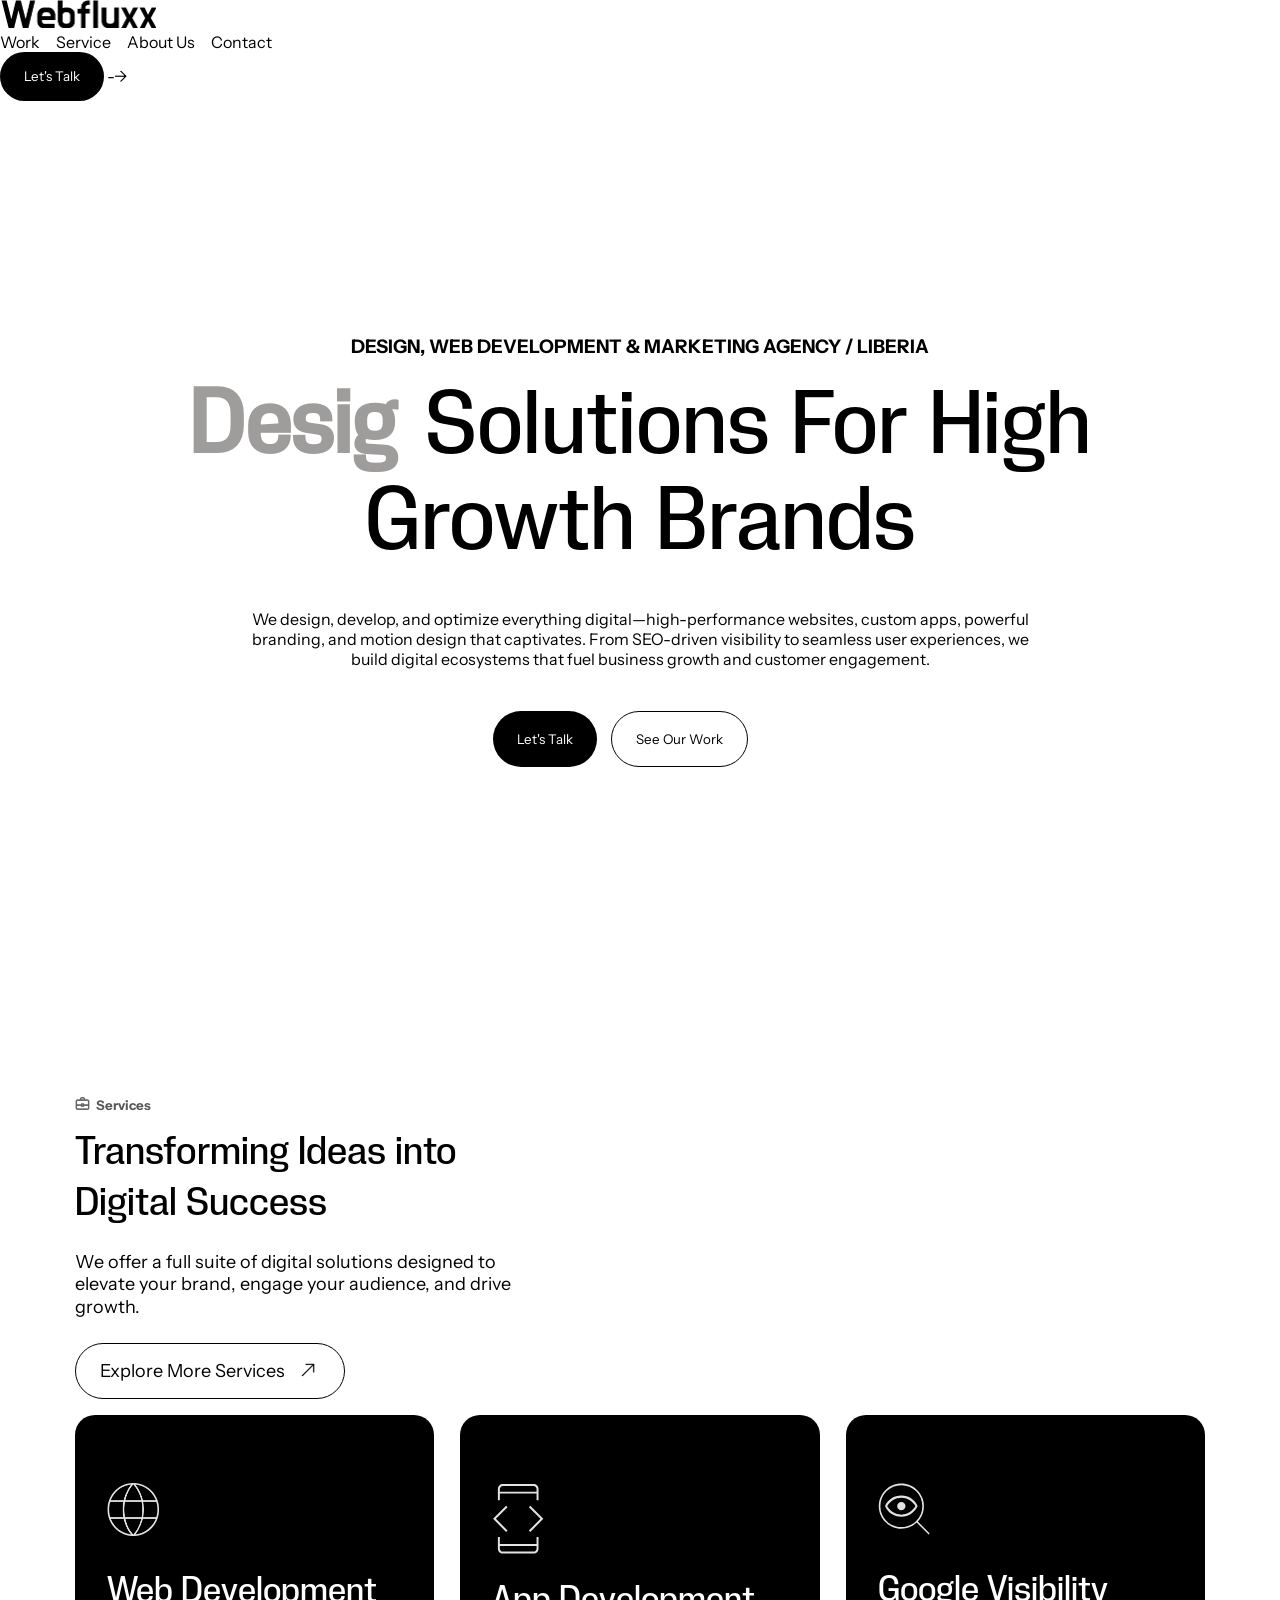
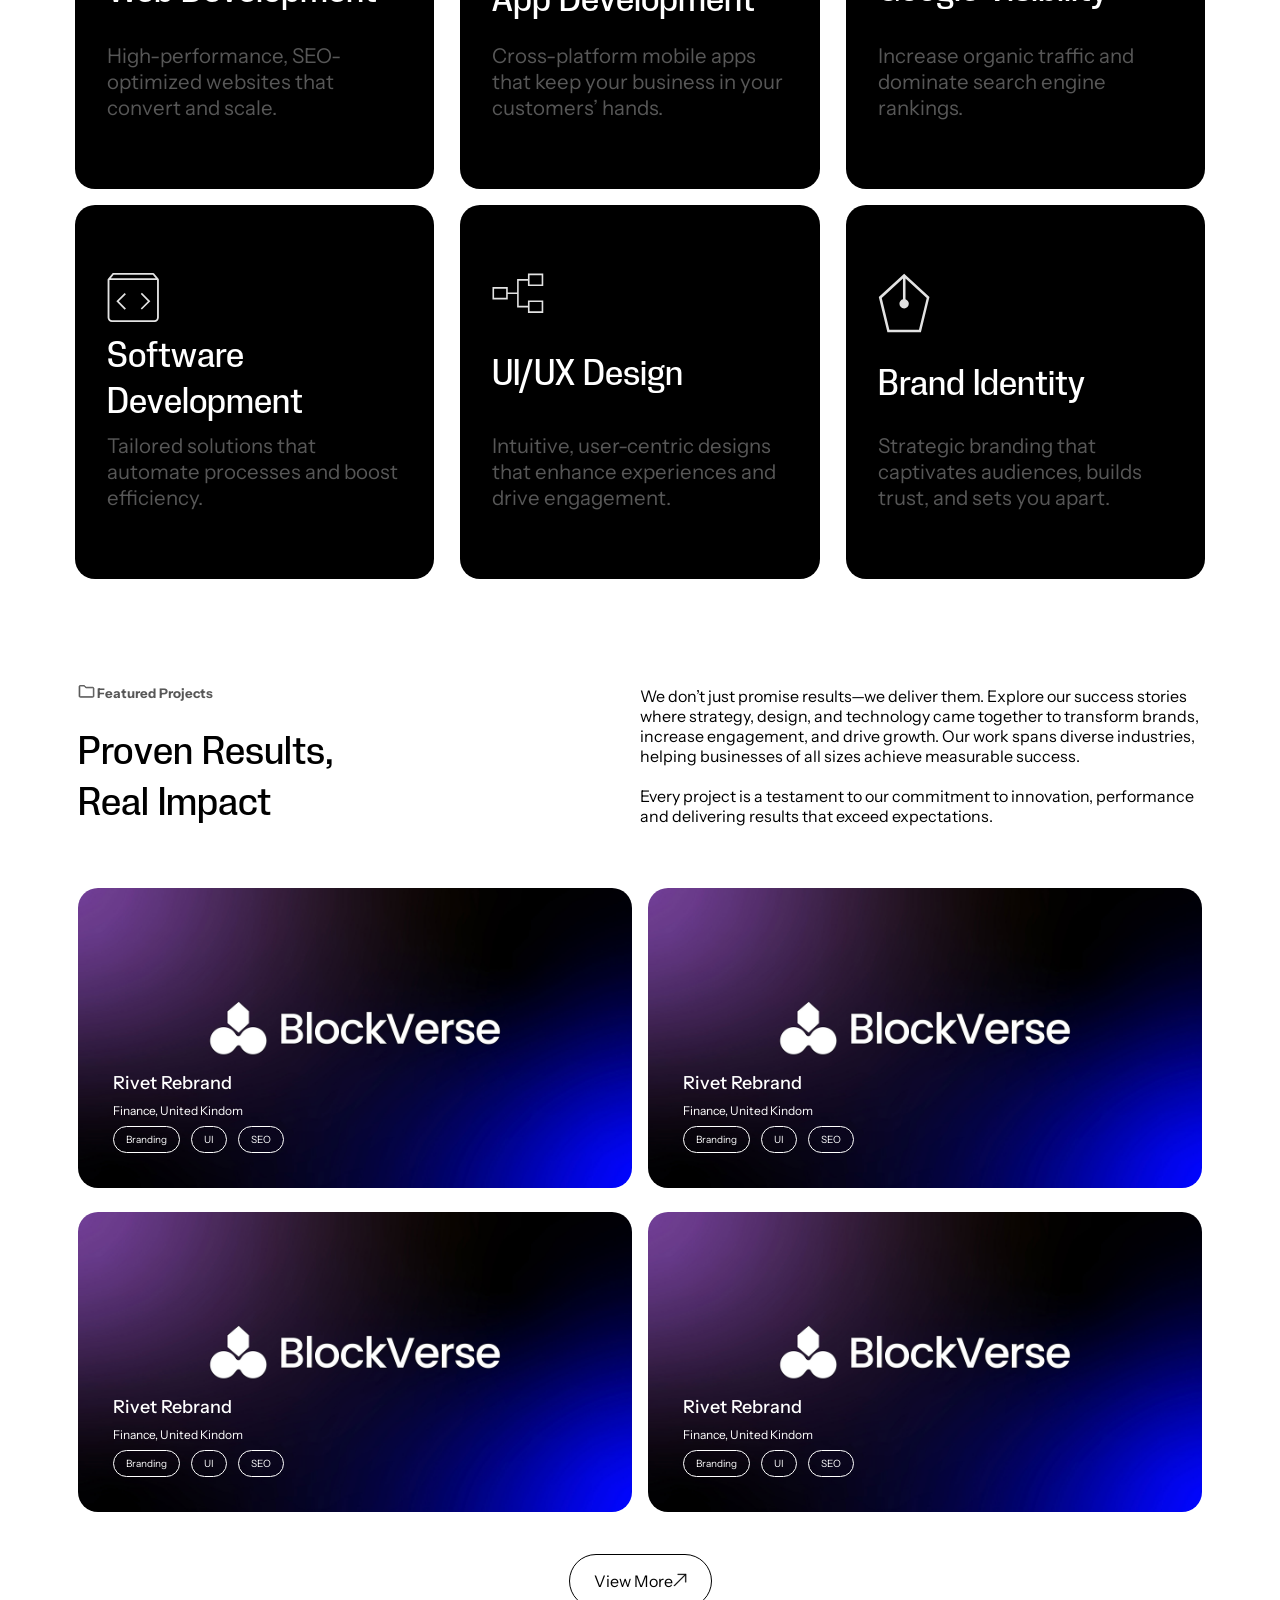
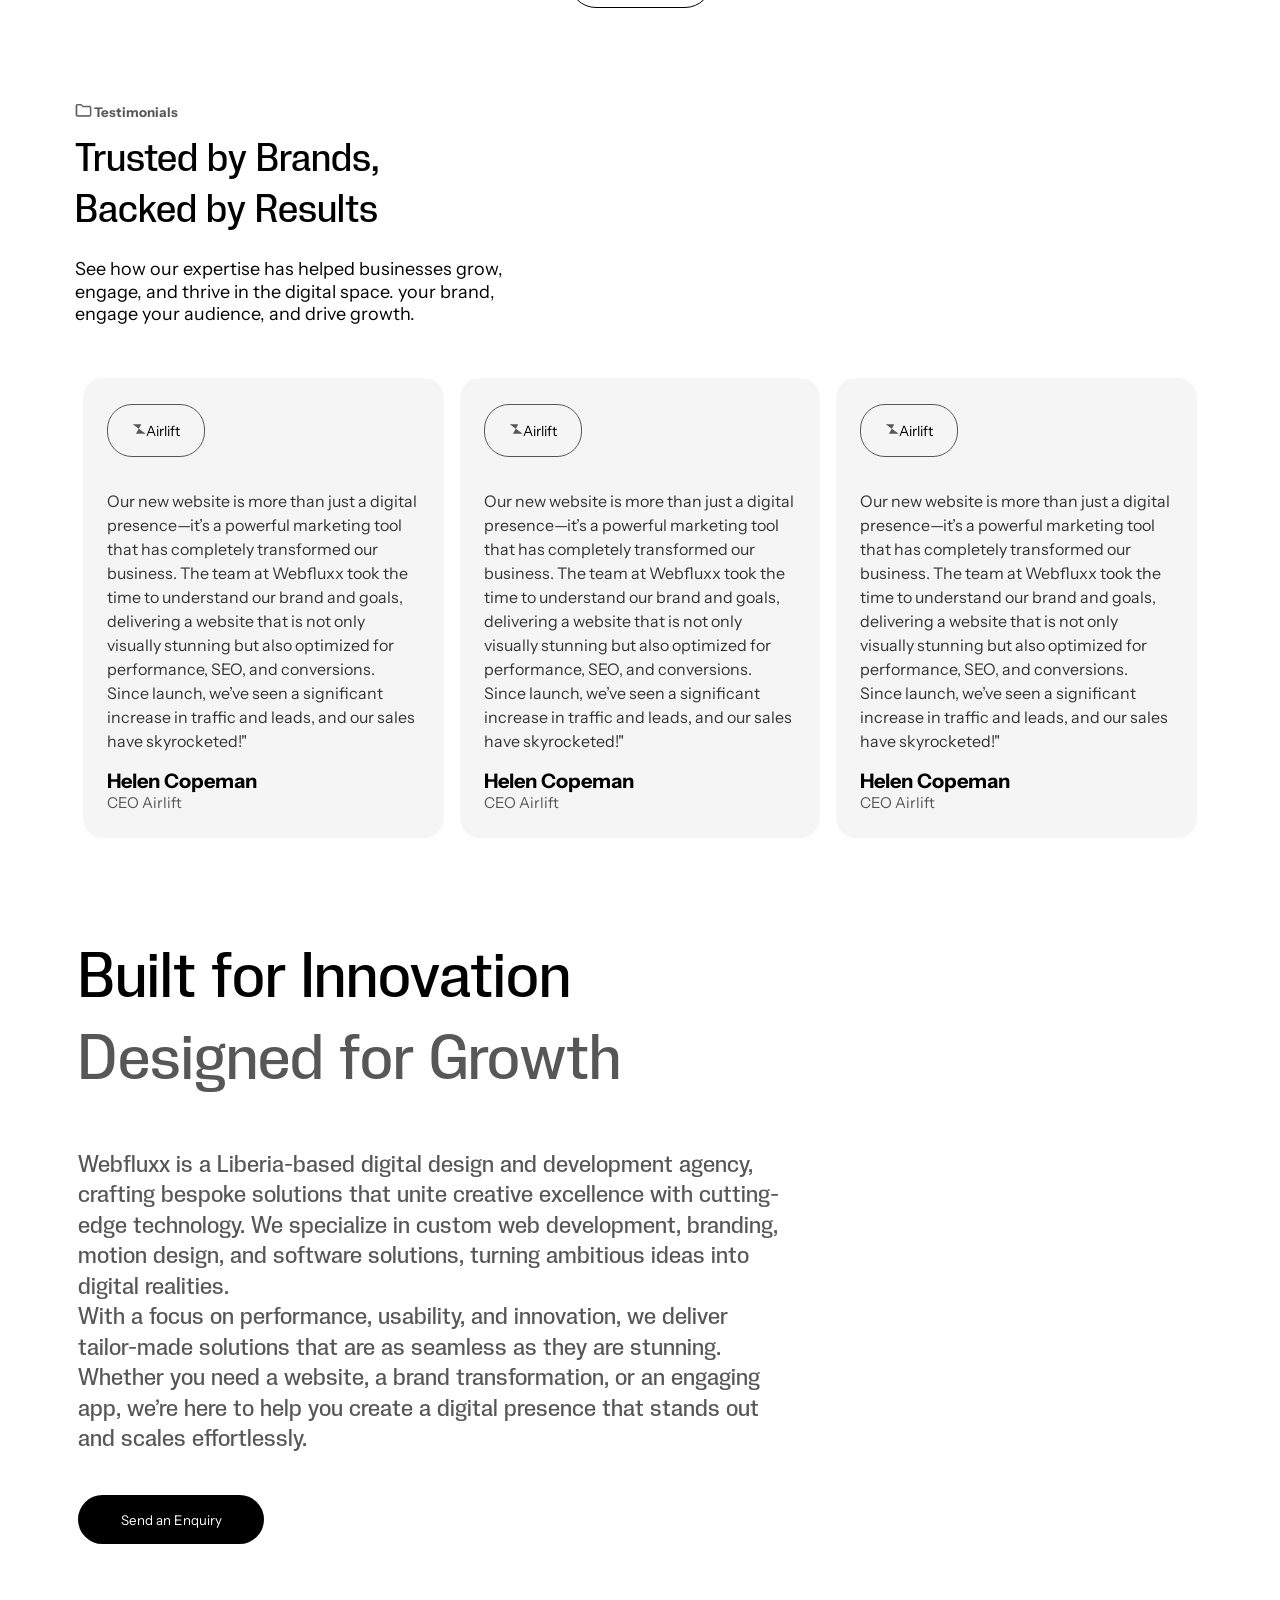
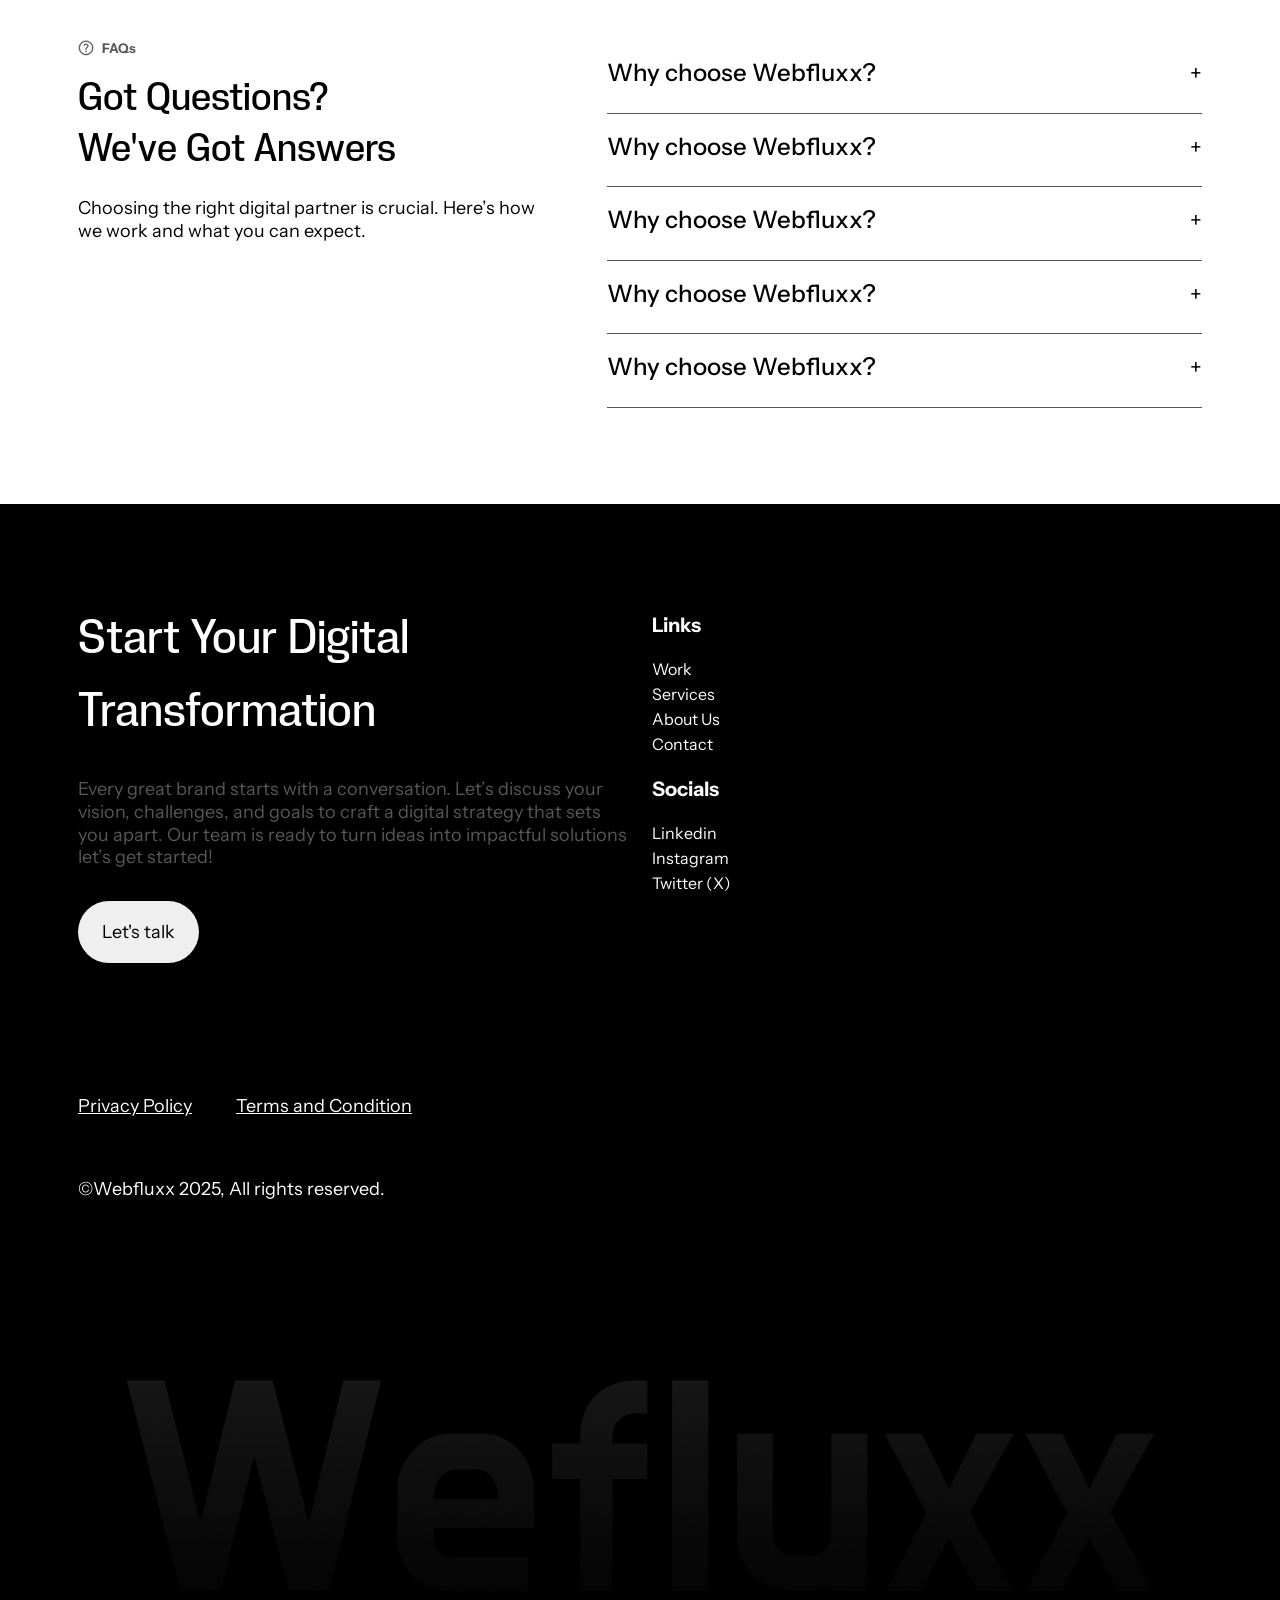
==== commit e9b47fa6: "final update" ====
--- a/index.html
+++ b/index.html
@@ -11,7 +11,7 @@
     <link rel="stylesheet" href="https://fonts.googleapis.com/css2?family=Material+Symbols+Outlined:opsz,wght,FILL,GRAD@24,400,0,0&icon_names=language" />
   </head>
   <body>
-    <nav class="navbar">
+    <!-- <nav class="navbar">
       <!-- Logo Section -->
       <div class="logo">
         <a href="/index.html">
@@ -30,12 +30,11 @@
         <button class="btn-mobile">Let's Talk</button>
       </ul>
 
-      <!-- Call-to-Action Button -->
+
       <button class="cta-btn">Let's Talk</button>
 
-      <!-- Hamburger/Toggle Button -->
       <button class="menu-toggle">menu</button>
-    </nav>
+    </nav> -->
 
     <!-- Hero Section -->
     <section class="hero">
--- a/style.css
+++ b/style.css
@@ -156,6 +156,12 @@
     /* height: 100vh; */
     padding: 0px 75px 0px 75px;
     margin-top: 96px;
+    /* background:pink; */
+  }
+  .service-container3{
+    /* height: 100vh; */
+    padding: 0px 75px 0px 75px;
+    margin-top: 52px;
     /* background:pink; */
   }
 
@@ -336,14 +342,14 @@
   display: flex;
   justify-content: space-between;
   gap: 26px;
-  margin-top: 52px
+  /* margin-top: 52px */
 
 }
 .service-cards6 {
   /* background: yellow; */
   display: flex;
   justify-content: space-between;
-  gap: 2rem;
+  gap: 1rem;
   margin-top: 52px;
 
 }
@@ -377,32 +383,36 @@
   border: 1px solid black;
 }
 .bservice-card {
-  /* background: yellow; */
+  /* background: pink; */
   width: 412px;
-  height: 236px;
+  /* height: 214px; */
   /* padding: 32px 32px; */
   margin-top: 1rem;
   display: flex;
   flex-direction: column;
-  justify-content: space-between;
+  justify-content: center;
   /* background: transparent; */
   color: #000000;
   border-right: 1px solid #575757;
 }
 .bservice-card p {
   width: 263px;
-  font-weight: 400;
-  font-size: 20px;
-  line-height: 127%;
-  letter-spacing: 0%;
+  font-family: Instrument Sans;
+font-weight: 400;
+font-size: 20.42px;
+line-height: 127%;
+letter-spacing: 0%;
+
 
 }
 .bservice-card h1{
-  width: 263px;
-  font-weight: 400;
-  font-size: 20px;
-  line-height: 127%;
-  letter-spacing: 0%;
+  font-family: PP Neue Corp;
+font-weight: 500;
+font-size: 24px;
+line-height: 127%;
+letter-spacing: 0%;
+margin-top: 22px;
+margin-bottom: 22px;
 
 }
 .bservice-card:last-child {
@@ -498,6 +508,14 @@
   margin: auto;
   margin-top: 42px;
 }
+.btn-gather{
+  display: flex;
+  width: 295px;
+  height: 56px;
+  gap: 14px;
+  margin-top: 42px;
+  margin-bottom: 96px;
+}
 .project-text-2 {
   font-family: PP Neue Corp;
   font-weight: 500;
@@ -535,23 +553,42 @@
 .project-top-2{
   display: flex;
   justify-content: space-between;
-  padding: 40px;
+  /* padding: 40px; */
   margin-top: 96px;
+  margin-bottom: 96px;
 }
 .top-right {
   width: 50%;
   height: 131px;
   gap: 12px;
   display: flex;
+  
   flex-direction: column;
   justify-content: center;
   align-item: center;
   /* background: blue; */
 
 }
+.right {
+  width: 30%;
+  height: 131px;
+  gap: 12px;
+  margin-top: 25px;
+  display: flex;
+  flex-direction: column;
+  justify-content: center;
+  align-item: center;
+  /* background: blue; */
+
+}
 .top-left {
   width: 50%;
   /* background: red; */
+
+}
+.left {
+  width: 70%;
+  /* background: yellow; */
 
 }
 
@@ -712,8 +749,14 @@
   width: 408px;
 }
 
+.workcard-wrapper {
+  margin-top: 52px;
+  margin-bottom: 96px;
+}
+
 
 /* Section container styling */
+.responsive-section2,
 .responsive-section {
   /* background:blue; */
   /* margin: auto; */
@@ -724,12 +767,25 @@
   width: 857px;
 
 }
+.responsive-section3 {
+  padding: 0px 78px;
+  display: flex;
+  flex-direction: column;
+  /* width: 857px; */
+  margin-top: 96px;
+}
 
 /* Header styling with two different colors */
+
 .responsive-section h1 {
   width: 543px;
 }
-
+.responsive-section3 h1 {
+  width: 100%;
+
+}
+
+.responsive-section3 .first-part,
 .responsive-section .first-part {
   font-family: PP Neue Corp;
   color: #000000; 
@@ -741,6 +797,7 @@
 
 
 }
+.responsive-section3 .second-part,
 .responsive-section .second-part {
   font-family: PP Neue Corp;
   color: #575757;
@@ -760,21 +817,33 @@
   letter-spacing: 0%; 
   margin-top: 52px;
 }
-.responsive-section2 .par {
+.responsive-section3 p {
+  font-family: PP Neue Corp;
+  color: #575757;
+  font-weight: 500;
+  font-size: 24px;
+  line-height: 127%;
+  letter-spacing: 0%; 
+  margin-top: 52px;
+}
+.responsive-section2 p {
   font-family: Instrument Sans;
   font-weight: 500;
-  font-size: 40px;
+  font-size: 24px;
   letter-spacing: 0%;
   margin-top: 24px;
   color: #575757;
   
 }
-.two-res {
+.responsive-section2 .two-res {
   font-family: Instrument Sans;
   font-weight: 500;
-  font-size: 40px;
-  line-height: 127%;
-  letter-spacing: 0%;
+  font-size: 24px;
+  line-height: 127%;
+  letter-spacing: 0%;
+  width: 1280px;
+  margin-top: 52px;
+
 }
 
 
@@ -1174,7 +1243,6 @@
   margin: 2rem auto;
   padding: 1.5rem;
   background: #fff;
-  border-radius: 8px;
 }
 form { display: flex; flex-direction: column; gap: 1rem; }
 
@@ -1233,6 +1301,7 @@
   display: flex;
   justify-content: center;
   width: 100%;
+  
   /* background: red; */
 }
 .gather-para {
@@ -1271,9 +1340,8 @@
 /* 2) Card Rows */
 .card-row {
   display: flex;
-  gap: 1rem;
+  gap: 24px;
   margin-bottom: 1.5rem;
-  margin-top: 52px;
   align-items: stretch;
   padding-left: 75px;
   padding-right: 75px;
@@ -1291,7 +1359,7 @@
 
 }
 /* “Large” and “Small” cards */
-.card-row .card-large { flex: 2; }
+.card-row .card-large { flex: 1; }
 .card-row .card-small { flex: 1; }
 .card-row2 .card-1 { flex: 1; }
 .card-row2 .card-2 { flex: 1; }
@@ -1332,7 +1400,7 @@
   left: 0;
   /* background: rgba(0,0,0,0.5); */
   color: #fff;
-  padding: 1rem;
+  padding: 35px;
   width: 100%;
 }
 
@@ -1446,6 +1514,11 @@
   text-align: justify;
 }
 
+.service-container2{
+  padding: 0px 78px 0px 78px;
+  margin-top: 64px;
+}
+
 
 
 
@@ -1497,7 +1570,23 @@
   .btn-wrap, .lta-btn {
     display: block;
   }
-  
+
+  .workcard-wrapper {
+    margin-top: 42px;
+    margin-bottom: 64px;
+  }
+  
+  .responsive-section2 .two-res {
+    font-family: Instrument Sans;
+    font-weight: 500;
+    font-size: 23px;
+    line-height: 127%;
+    letter-spacing: 0%;
+
+    width: 100%;
+    margin-top: 42px;
+  
+  }
   /* Show the menu toggle */
   .menu-toggle {
     display: block;
@@ -1612,6 +1701,23 @@
     /* background: red; */
     width: 314px;
   }
+  .bservice-card h1{
+    font-family: PP Neue Corp;
+    font-weight: 500;
+    font-size: 24px;
+    line-height: 127%;
+    letter-spacing: 0%;
+    margin-top: 22px;
+  }
+  .bservice-card p{
+    font-family: Instrument Sans;
+    font-weight: 400;
+    font-size: 16px;
+    line-height: 127%;
+    letter-spacing: 0%;
+    margin-top: 14px;
+
+  }
 
   .overlay-text {
     display:none
@@ -1655,6 +1761,16 @@
     width: 342px;
     margin: auto;
     margin-top: 24px;
+
+  }
+  .btn-gather{
+    display: flex;
+    flex-direction: column;
+    gap: 14px;
+    width: 342px;
+    margin: auto;
+    margin-top: 24px;
+    margin-bottom: 64px;
 
   }
   .hero .typing {
@@ -1703,6 +1819,11 @@
     padding: 0px 24px 0px 24px;
     /* background: red; */
   }
+  .service-container3{
+    padding: 0px 24px 0px 24px;
+    /* background: red; */
+    margin-top: 12px;
+  }
   .service-container2{
     padding: 0px 24px 0px 24px;
     margin-top: 64px;
@@ -1854,12 +1975,12 @@
   .project-top-2{
     display: flex;
     justify-content: space-between;
-    align-items: center;
     flex-direction: column-reverse;
-    padding: 24px;
+    /* margin: 0px 24px; */
     margin-top: 64px;
     margin-bottom: 64px;
-    /* background: pink; */
+    /* background: red; */
+    padding: 0px
   }
   .project-text-2 {
     font-family: PP Neue Corp;
@@ -1893,8 +2014,21 @@
     /* background: blue; */
   
   }
+  .right {
+    gap: 12px;
+    display: flex;
+    flex-direction: column;
+    width: 100%;
+    /* background: blue; */
+    margin-top: 42px;
+  
+  }
   .top-left {
     /* background: red; */
+    width: 100%;
+  }
+  .left {
+    /* background: pink; */
     width: 100%;
   }
   .upbox {
@@ -1936,6 +2070,8 @@
     position: static;
     background: transparent;
     color: #333;
+    padding: 0px;
+    margin-top: 12px;
   }
 
   .card {
@@ -2016,16 +2152,22 @@
     /* background: red; */
 
   }
+  .responsive-section3 {
+    padding: 0px 24px;
+    width: 100%;
+    /* background: red; */
+    margin-top: 64px
+
+  }
   .responsive-section2 {
     padding: 24px;
     width: 100%;
     /* background: red; */
-    border-radius: 8px;
-    gap: 24px;
     margin: auto;
 
   }
   
+  .responsive-section3 .first-part,
   .responsive-section .first-part {
     font-family: PP Neue Corp;
     color: #000000; 
@@ -2043,6 +2185,7 @@
   .responsive-section2 h1 {
     width: 246px;
   }
+  .responsive-section3 .second-part,
   .responsive-section .second-part {
     font-family: PP Neue Corp;
     color: #575757;
@@ -2063,6 +2206,16 @@
     /* background: red; */
 
   }
+  .responsive-section3 p {
+    font-family: PP Neue Corp;
+    font-weight: 500;
+    font-size: 22px;
+    line-height: 127%;
+    letter-spacing: 0%;
+    margin-top: 42px;
+    /* background: red; */
+
+  }
   .responsive-section .par {
     font-family: Instrument Sans;
     font-weight: 500;
@@ -2071,7 +2224,7 @@
     letter-spacing: 0%;
 
   }
-  .responsive-section2 .par {
+  .responsive-section2 p {
     font-family: Instrument Sans;
     font-weight: 500;
     font-size: 22px;
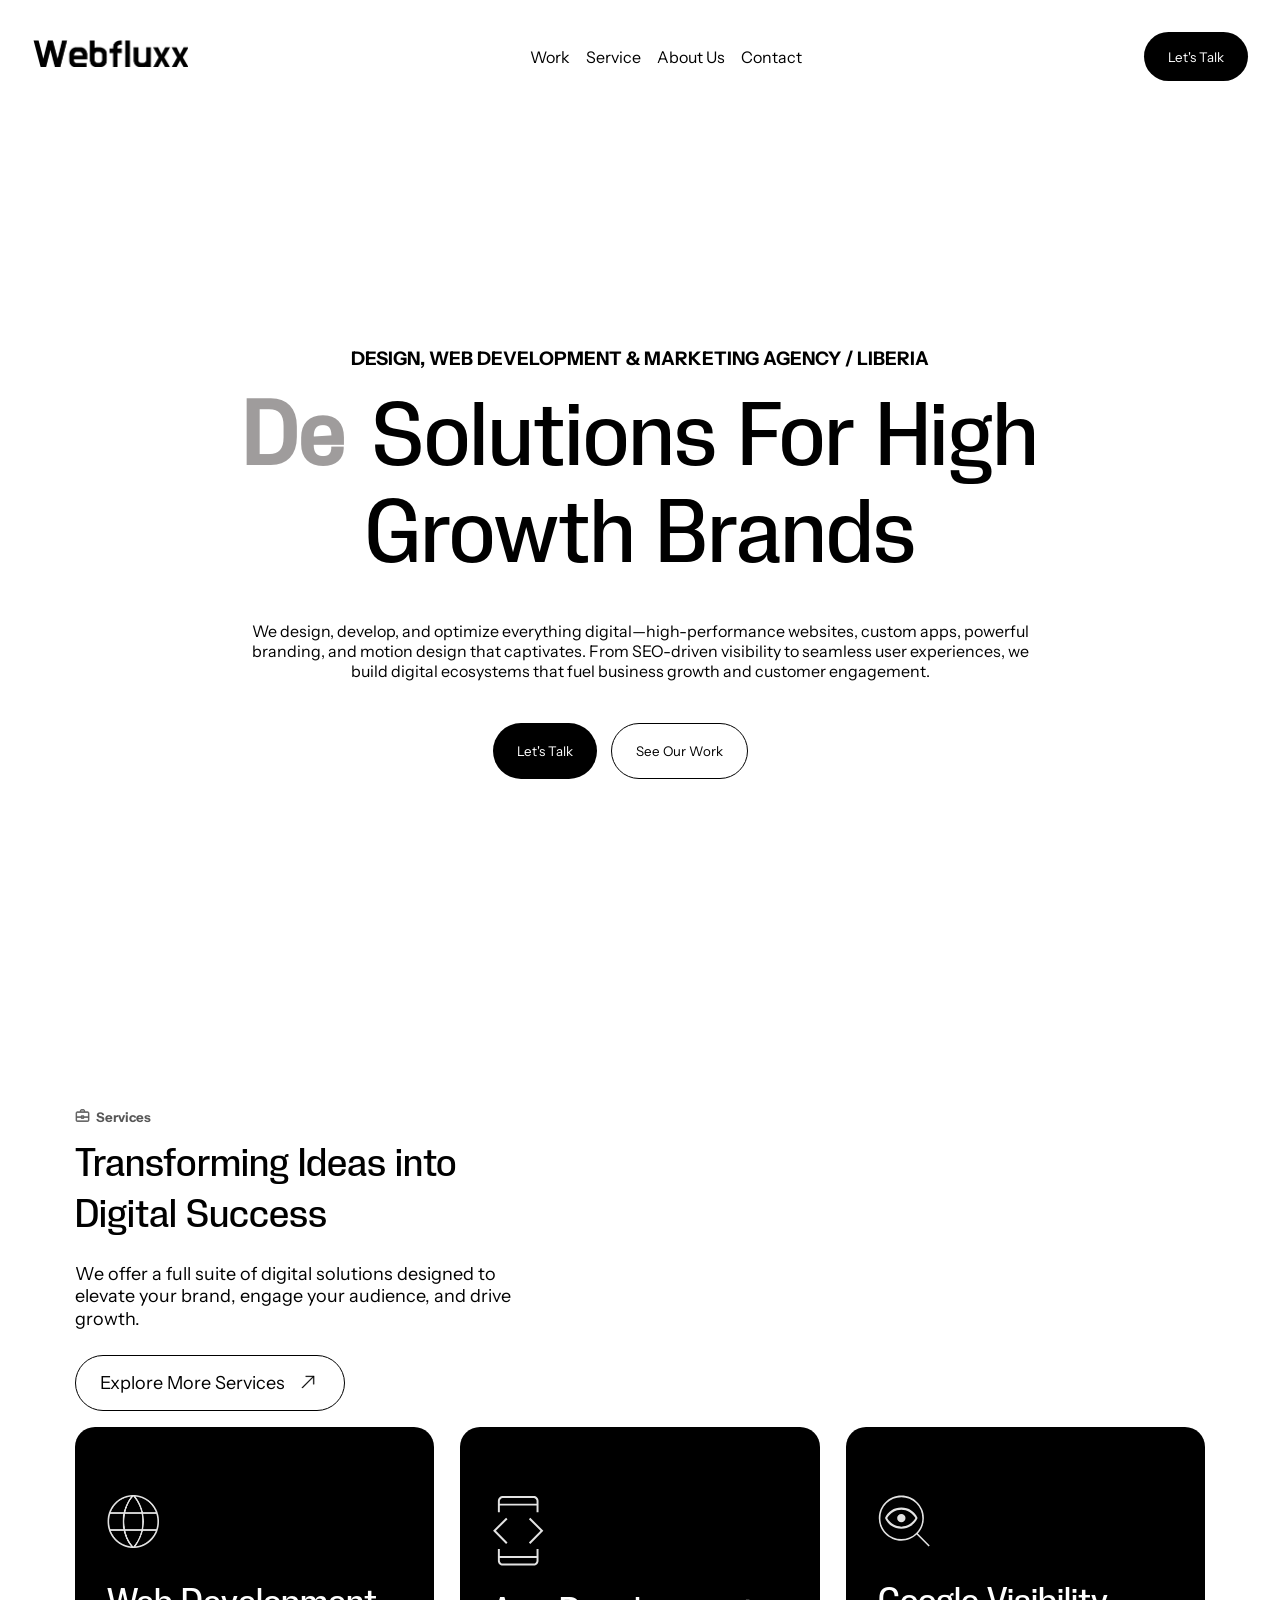
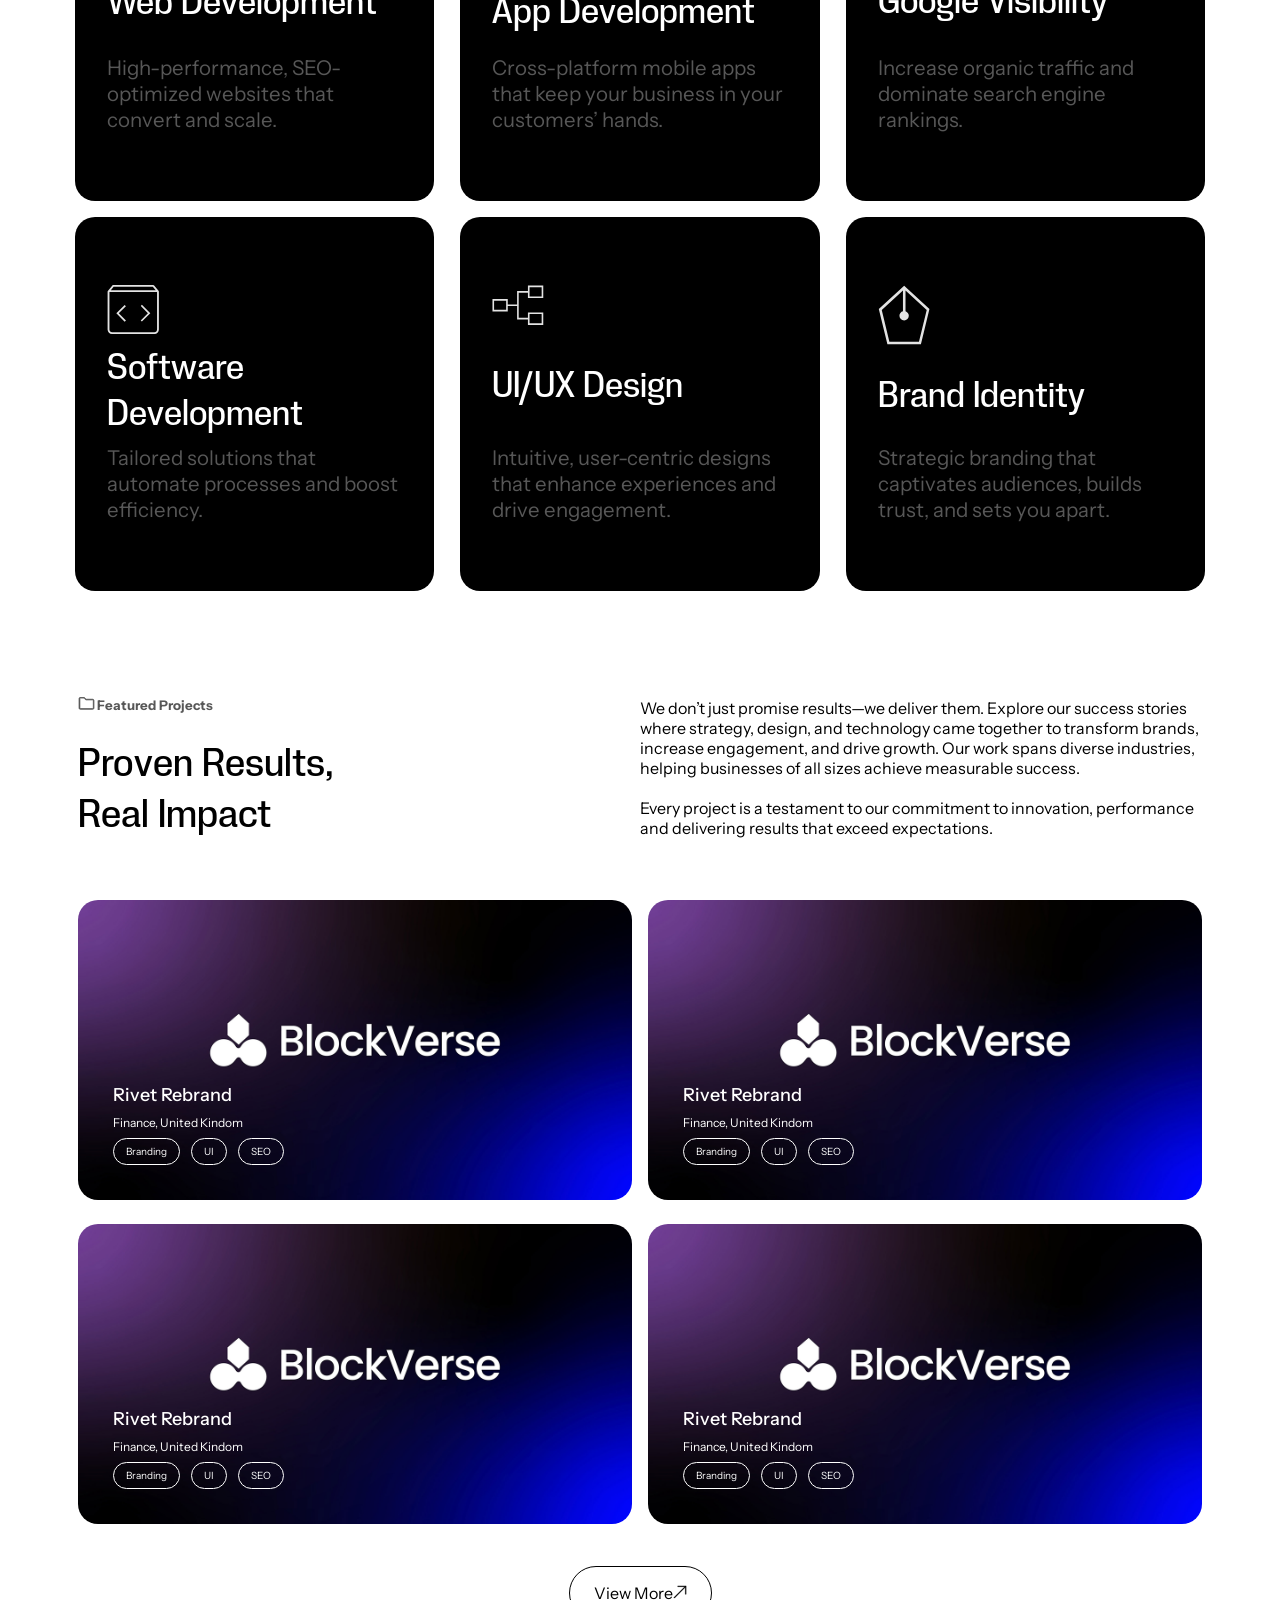
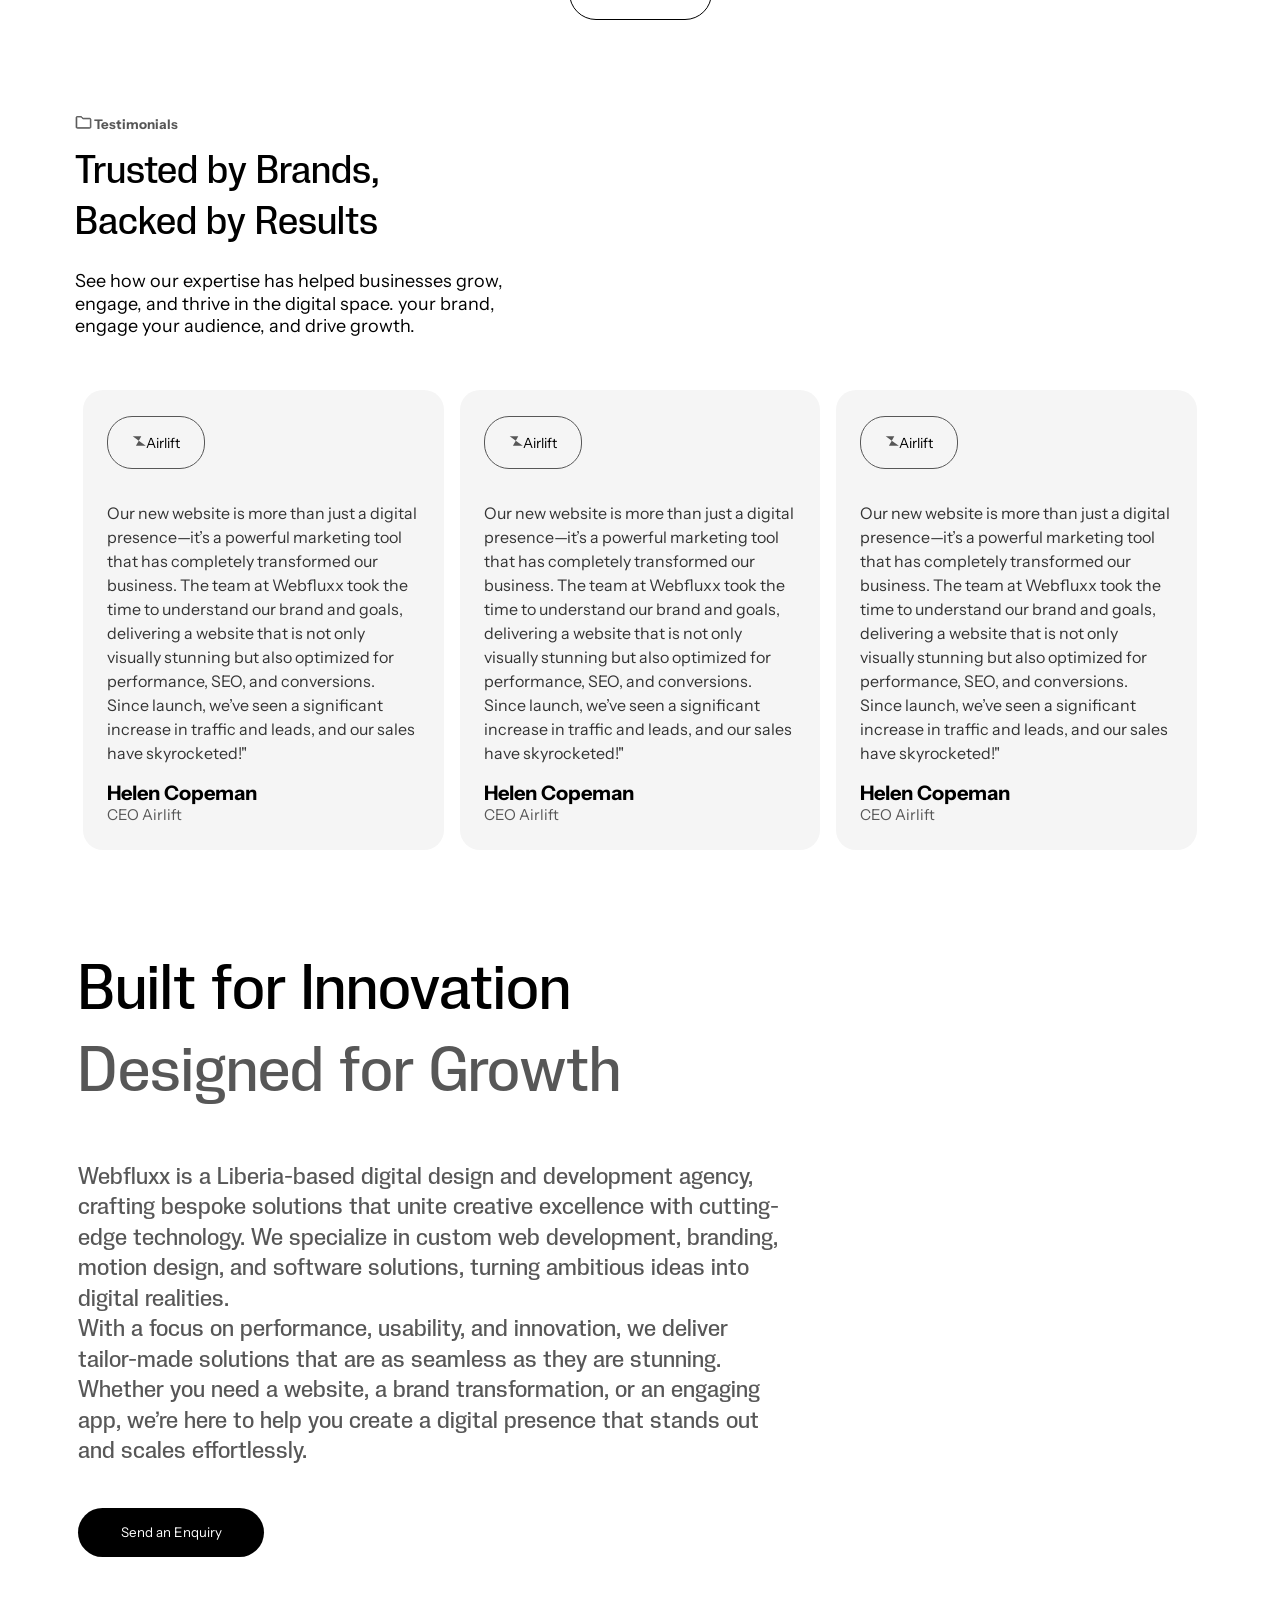
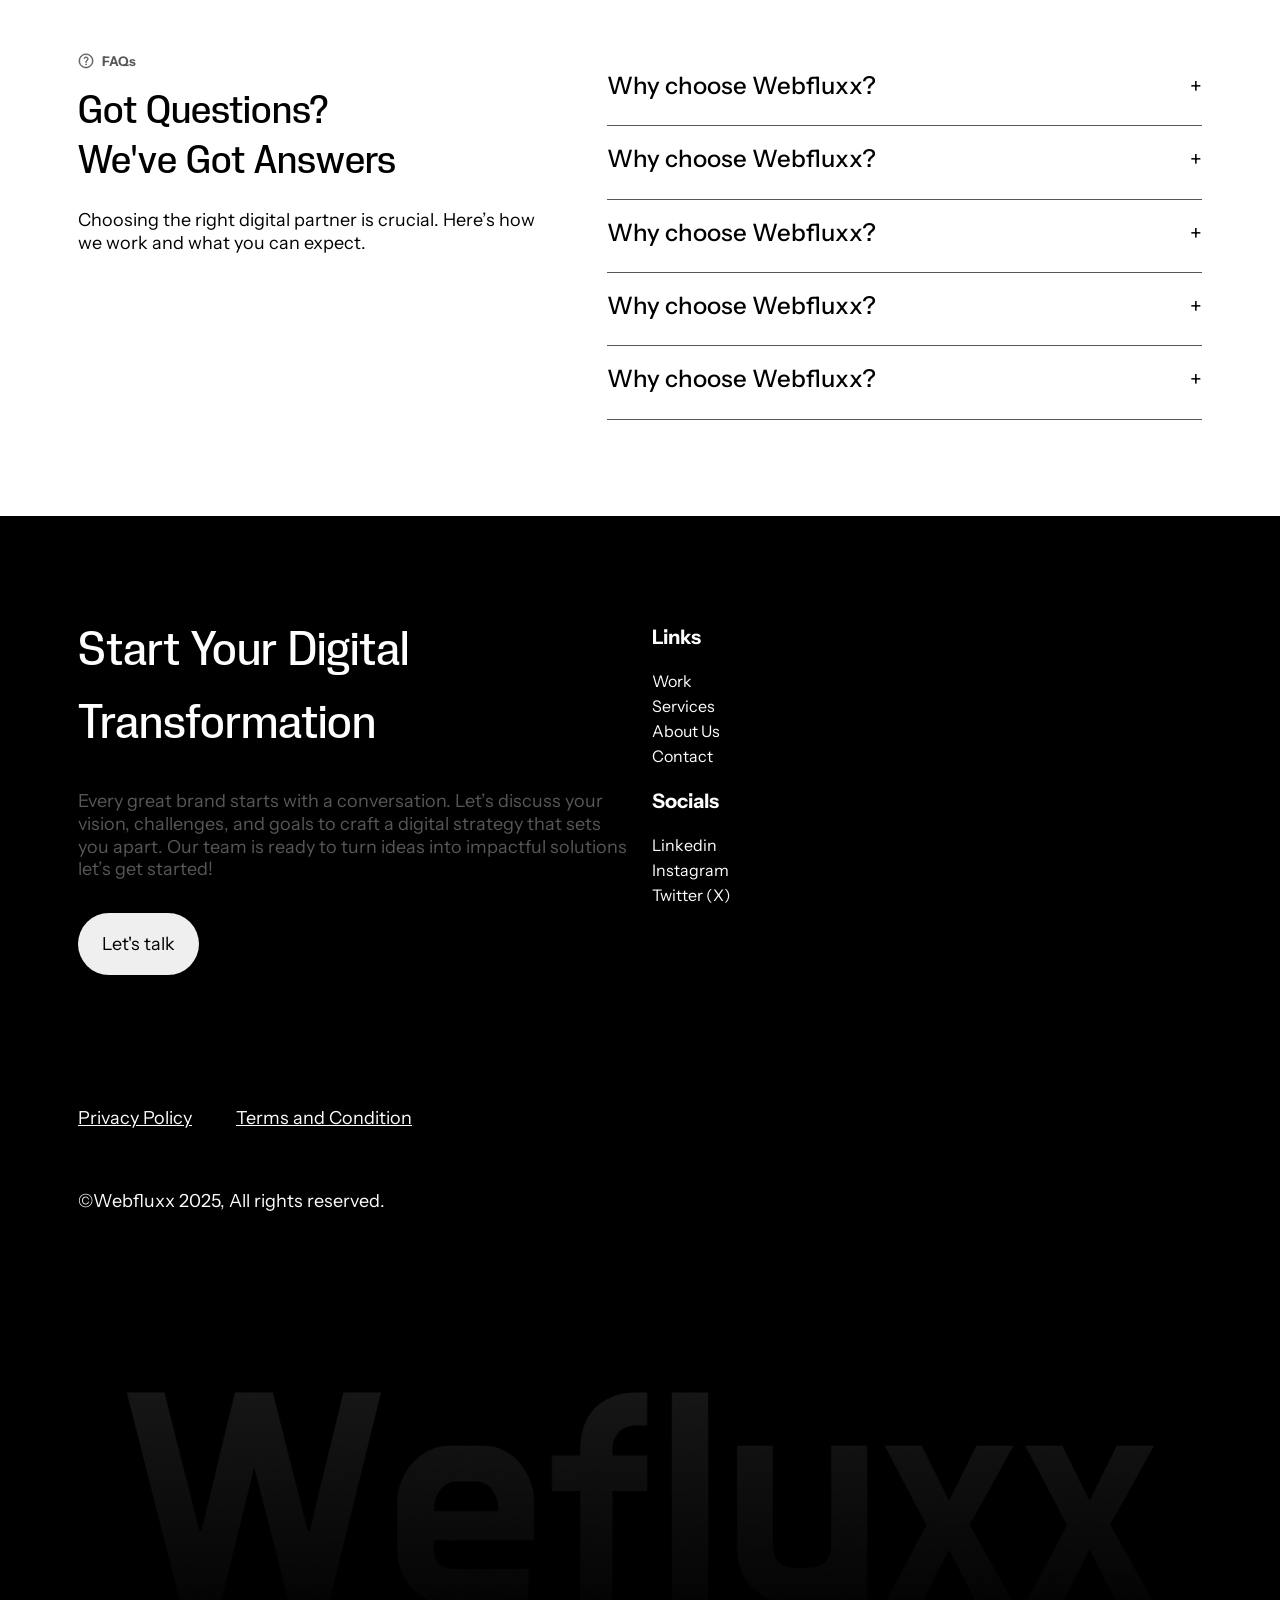
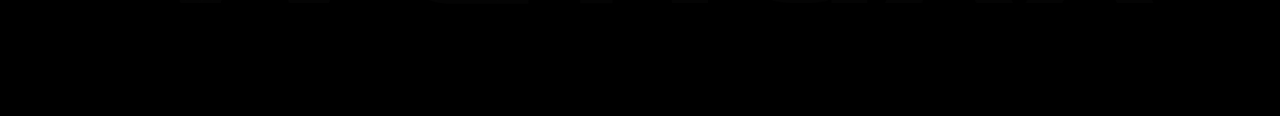
==== commit 19c2ecc6: "update" ====
--- a/index.html
+++ b/index.html
@@ -11,7 +11,7 @@
     <link rel="stylesheet" href="https://fonts.googleapis.com/css2?family=Material+Symbols+Outlined:opsz,wght,FILL,GRAD@24,400,0,0&icon_names=language" />
   </head>
   <body>
-    <!-- <nav class="navbar">
+    <nav class="navbar">
       <!-- Logo Section -->
       <div class="logo">
         <a href="/index.html">
@@ -30,11 +30,12 @@
         <button class="btn-mobile">Let's Talk</button>
       </ul>
 
-
+      <!-- Call-to-Action Button -->
       <button class="cta-btn">Let's Talk</button>
 
+      <!-- Hamburger/Toggle Button -->
       <button class="menu-toggle">menu</button>
-    </nav> -->
+    </nav>
 
     <!-- Hero Section -->
     <section class="hero">
--- a/style.css
+++ b/style.css
@@ -1215,7 +1215,7 @@
       padding-bottom: 1rem;
     }
     .profile-card .info h3 {
-      margin-bottom: 0.5rem;
+      margin-top: 12px;
       font-family: PP Neue Corp;
       font-weight: 500;
       font-size: 24px;
@@ -1227,6 +1227,7 @@
       font-size: 1rem;
       color: #555;
       line-height: 1.4;
+      margin-top: 22px;
     }
 
 
